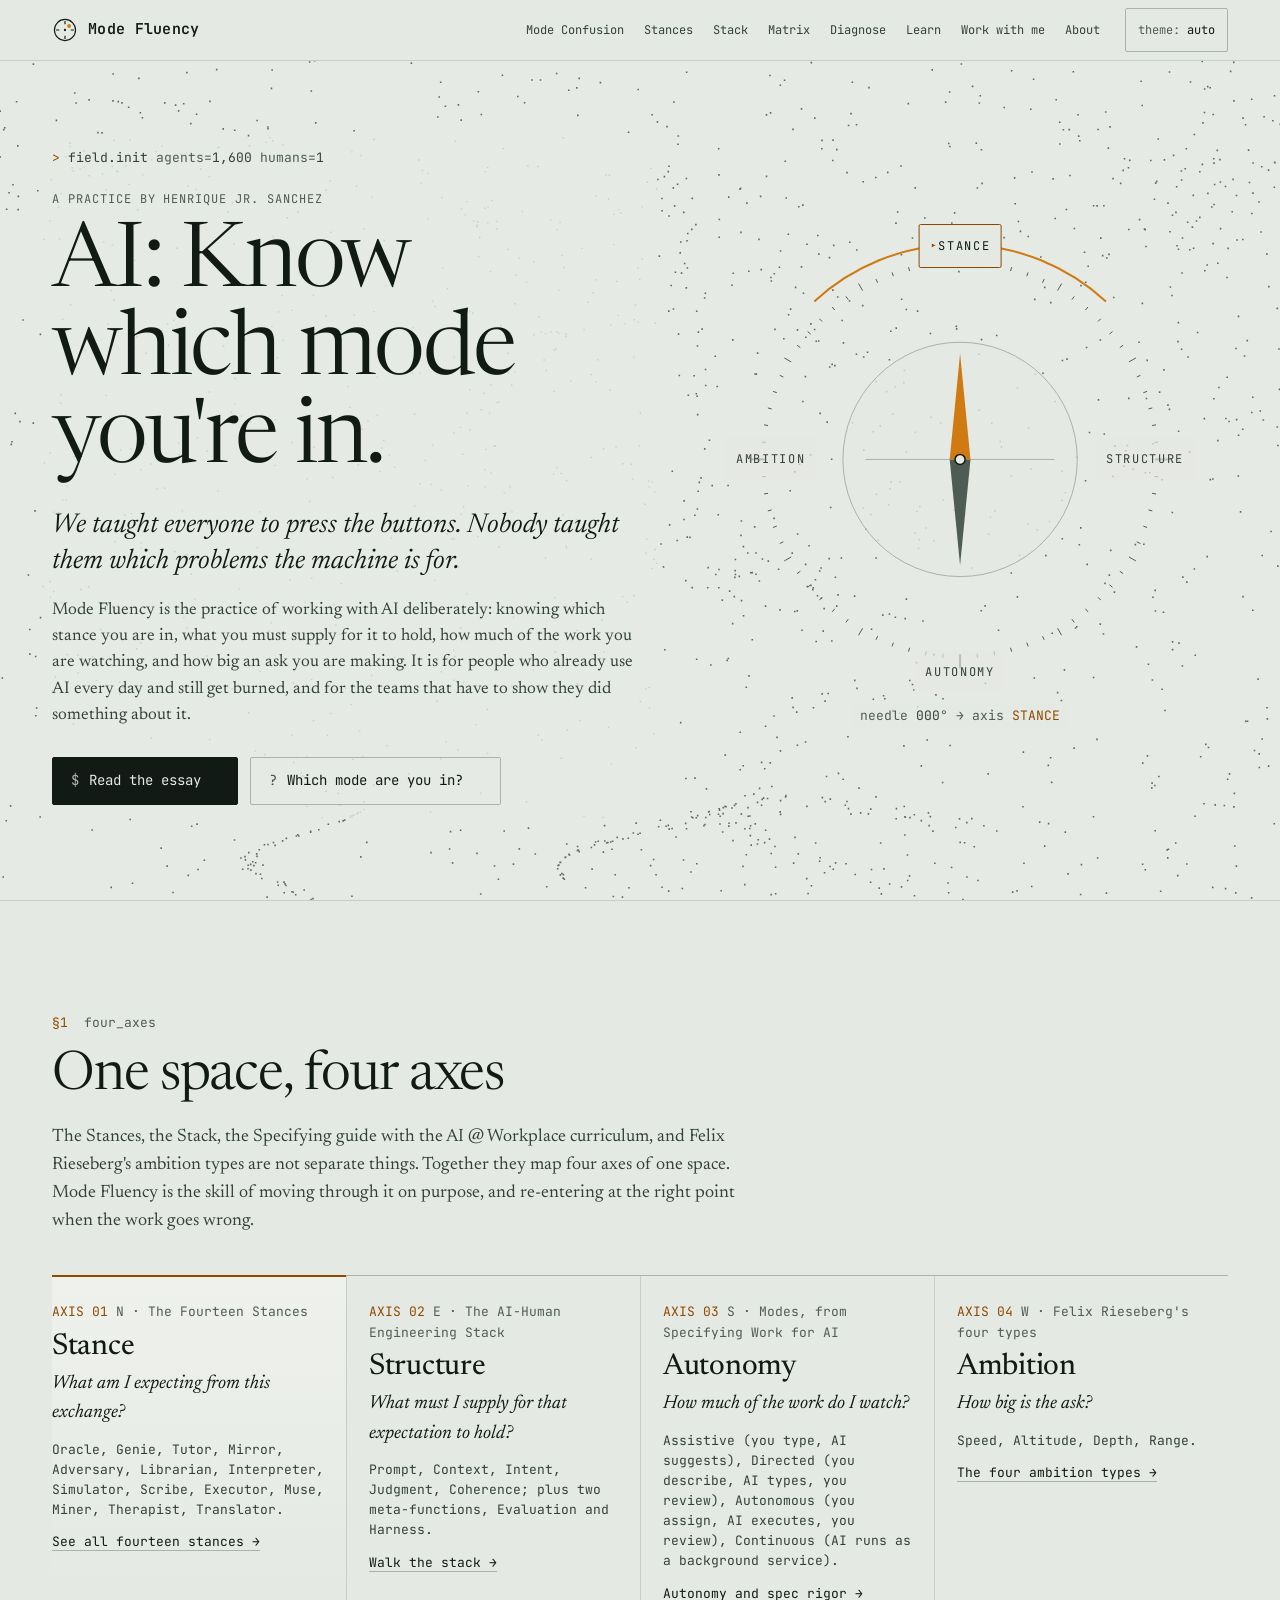
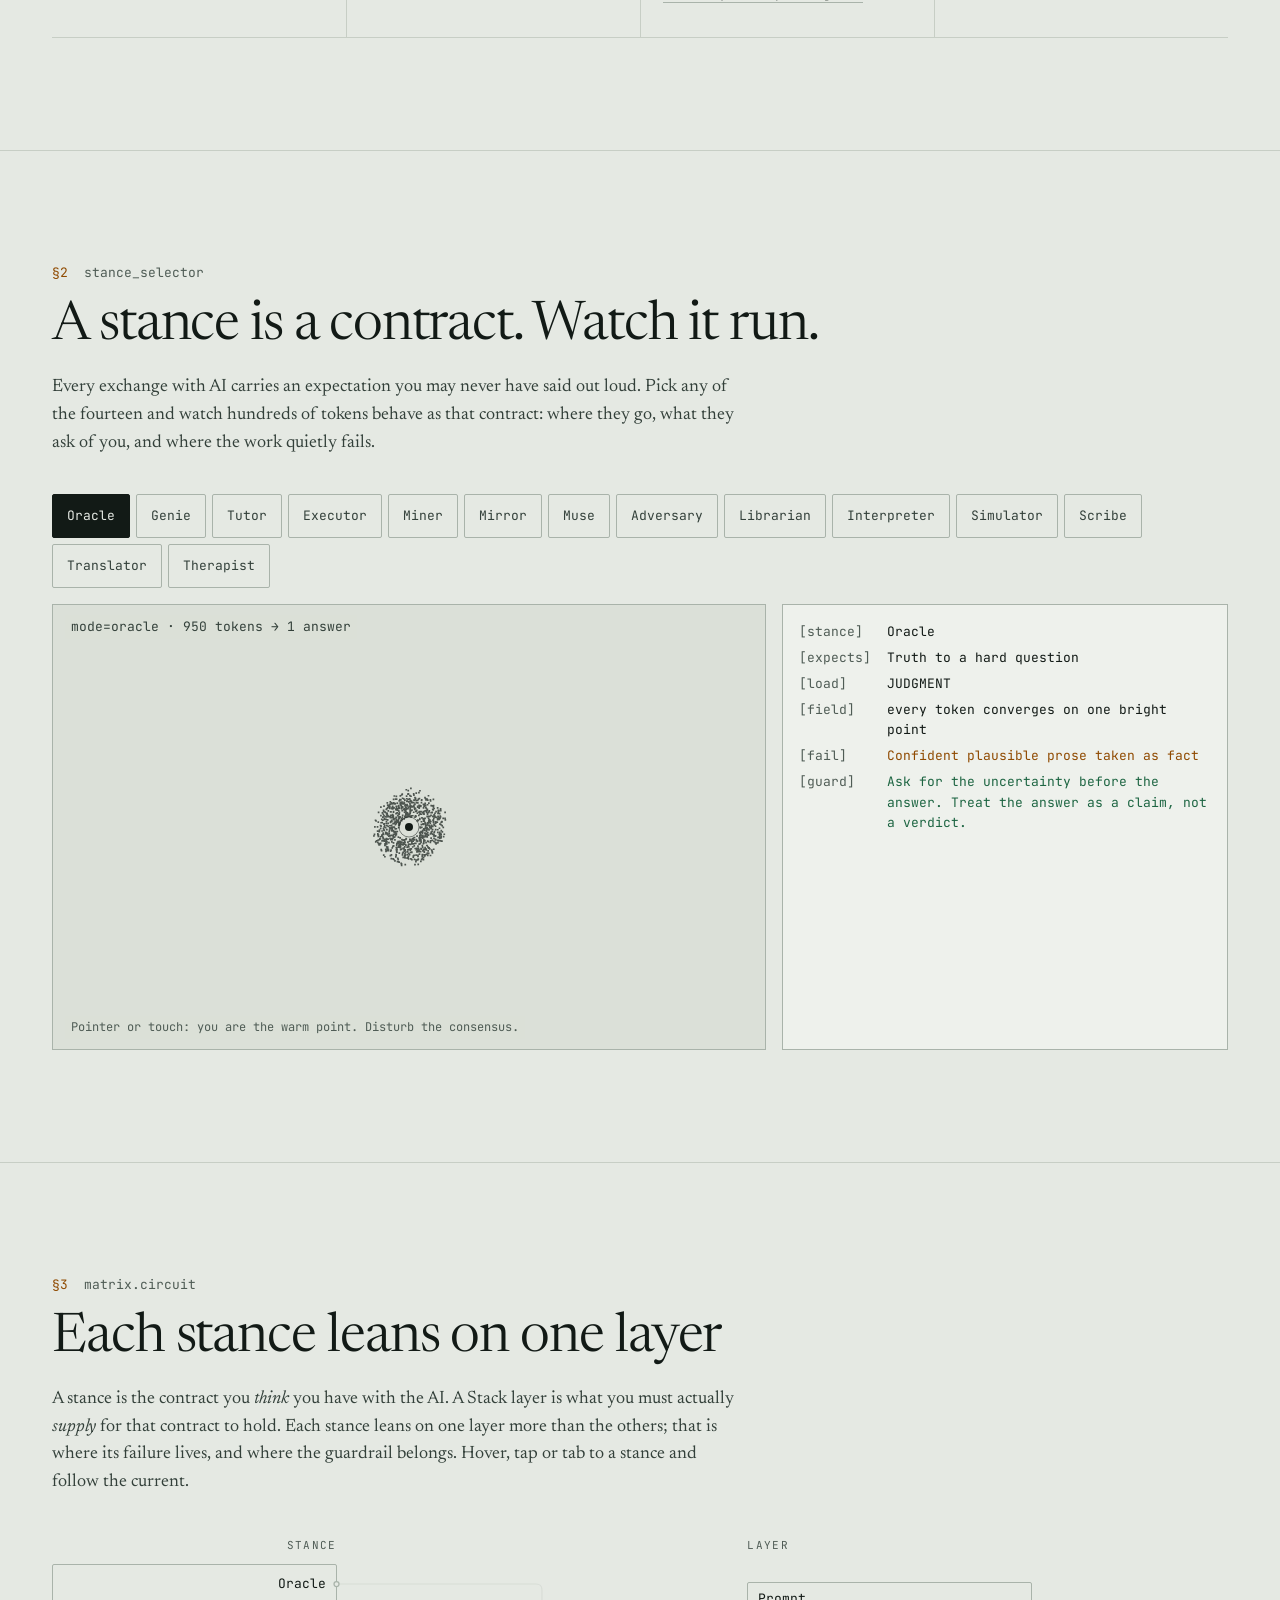
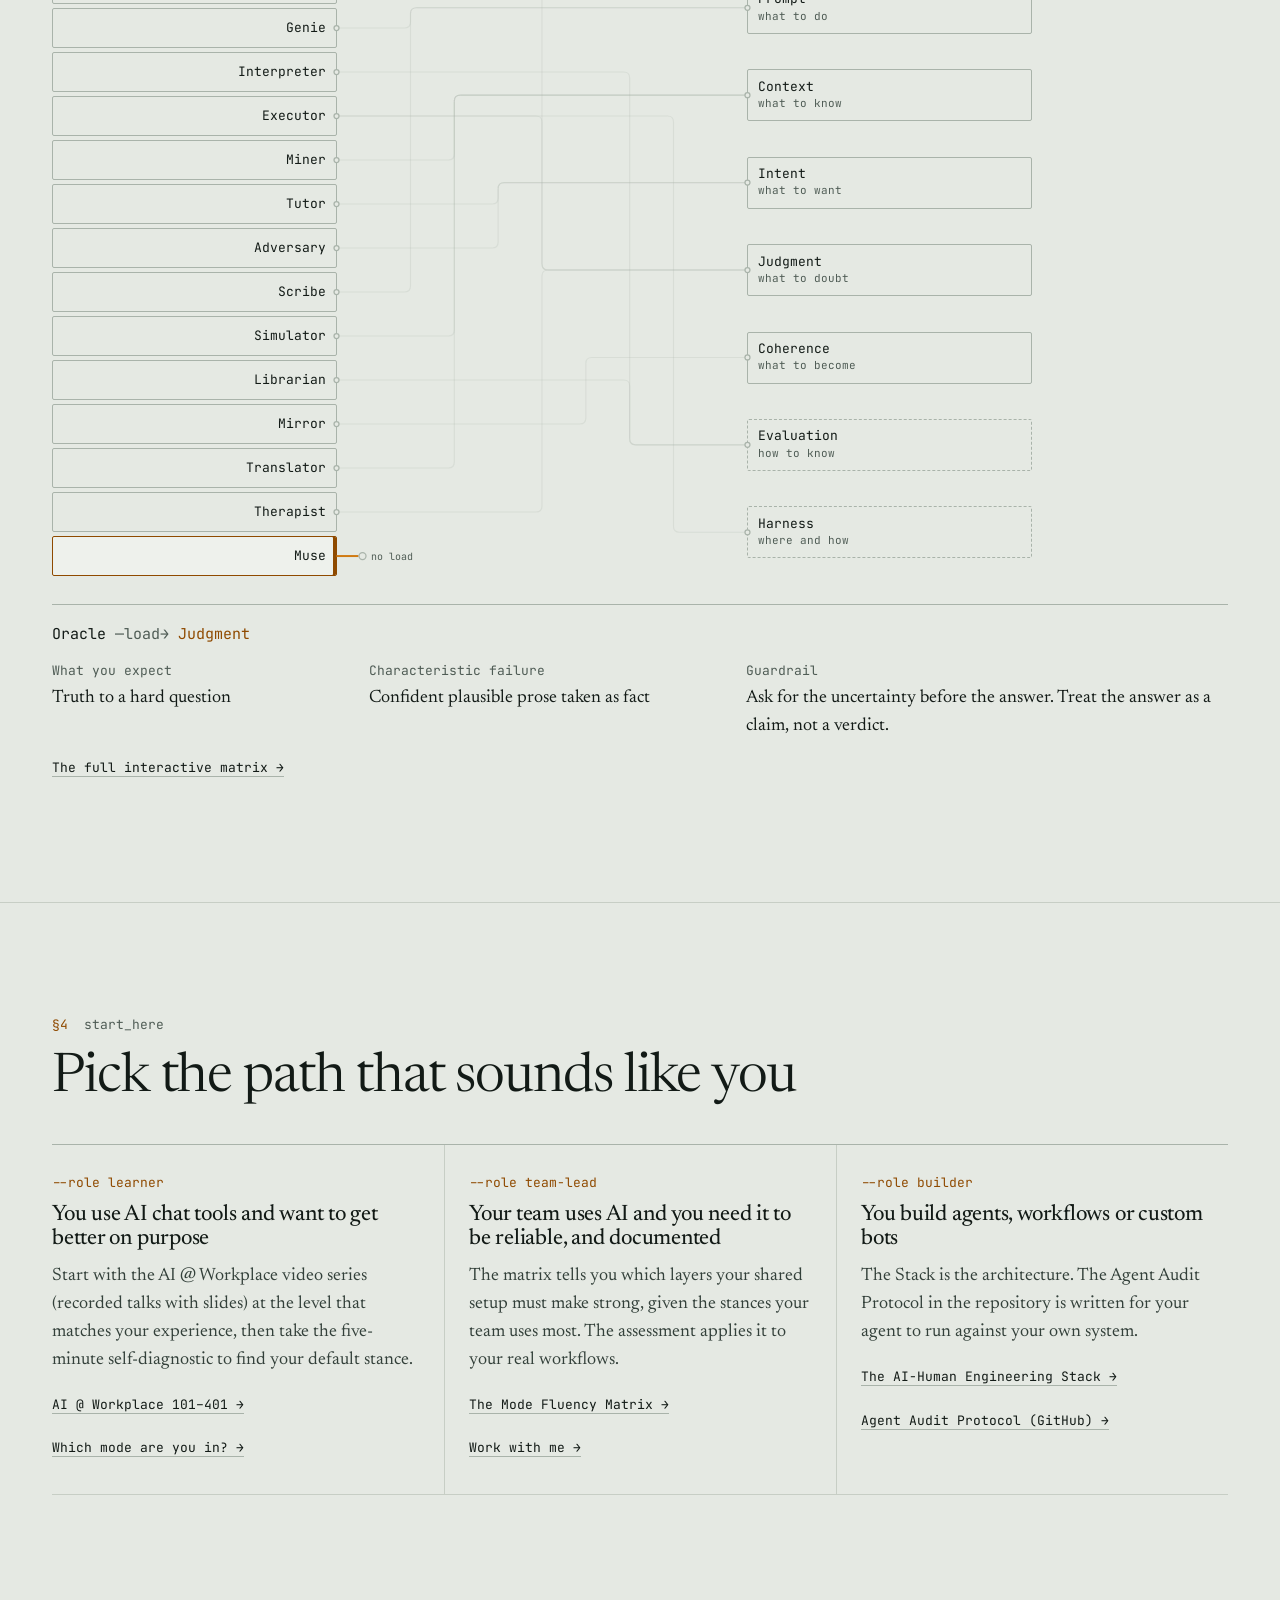
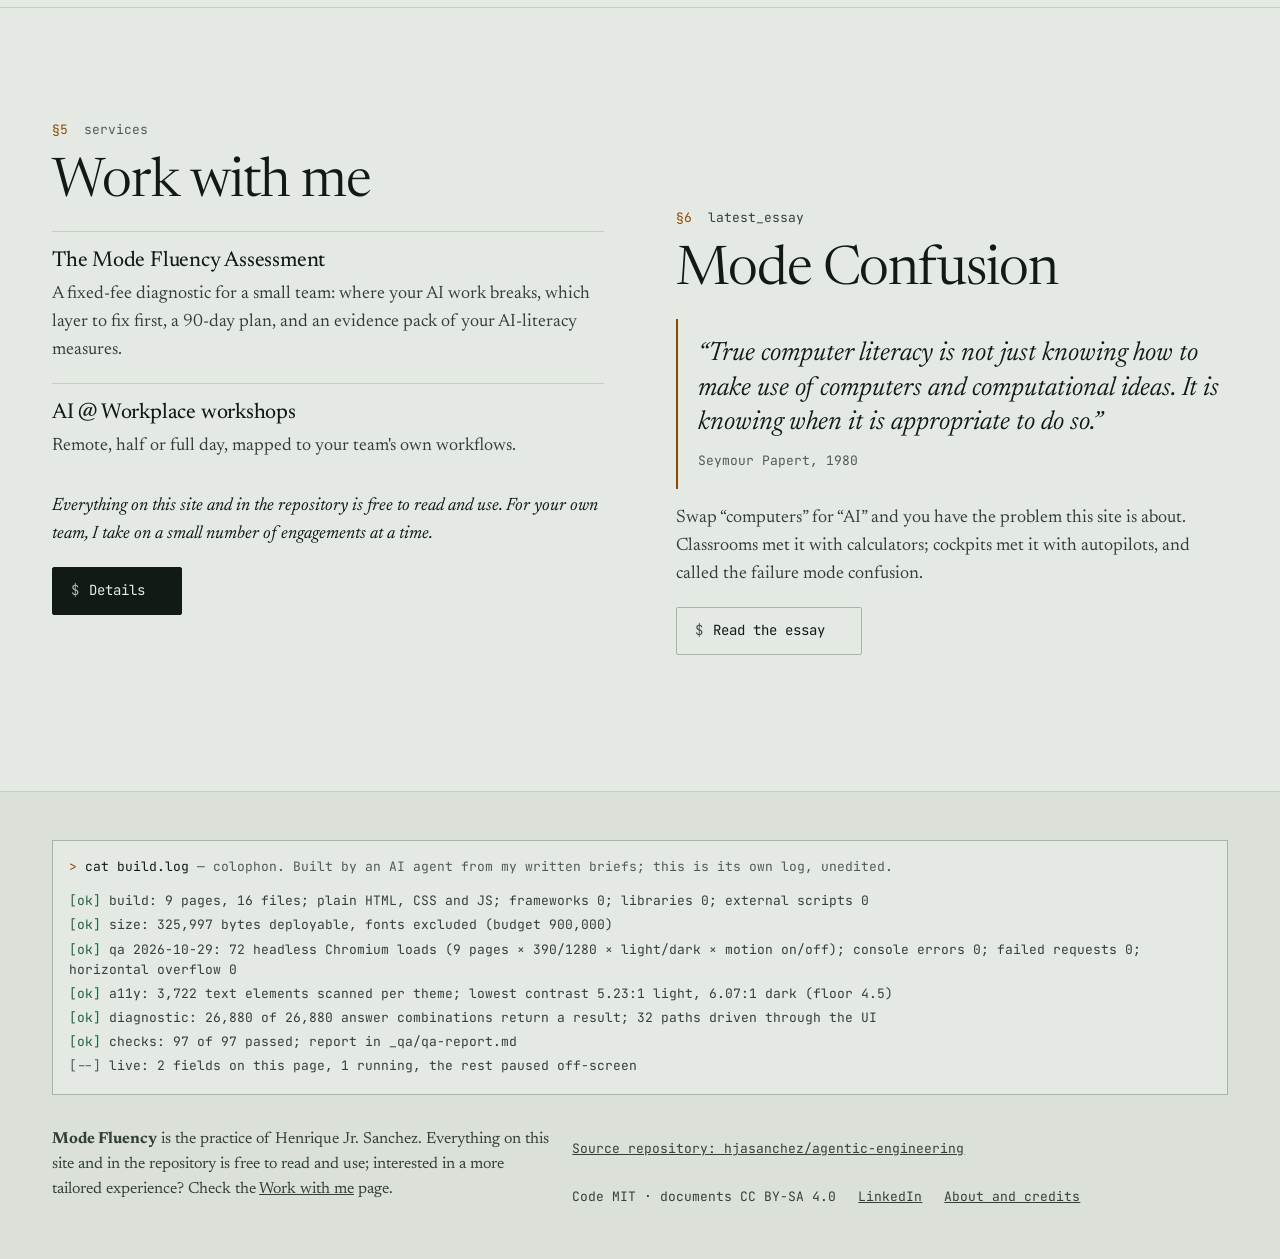
==== docs/index.html @ 1e288db8 "Preview: retitle the essay to Mode Confusion Applies R8 section 4 copy: title, meta description, dat" ====
<!doctype html>
<html lang="en">
<head>
<!-- @head -->
<meta charset="utf-8">
<meta name="viewport" content="width=device-width, initial-scale=1, viewport-fit=cover">
<!-- WORDMARK: the visible name comes from --brand in assets/field.css (one edit renames the practice). This <title>
     is only the no-JS and search fallback; assets/field.js rewrites it from --brand on load. -->
<title>Mode Fluency · AI: Know which mode you’re in</title>
<meta name="description" content="A practice for working with AI deliberately: which stance you are in, what you must supply for it to hold, how much of the work you watch, and how big the ask is.">
<meta name="color-scheme" content="light dark">
<link rel="icon" href="assets/favicon.svg" type="image/svg+xml">
<link rel="preconnect" href="https://fonts.googleapis.com">
<link rel="preconnect" href="https://fonts.gstatic.com" crossorigin>
<link rel="stylesheet" href="https://fonts.googleapis.com/css2?family=JetBrains+Mono:wght@400..700&family=Newsreader:ital,opsz,wght@0,6..72,300..700;1,6..72,300..700&display=swap">
<link rel="stylesheet" href="assets/field.css">
<script>document.documentElement.classList.add('js');try{var t=localStorage.getItem('fieldTheme');if(t==='light'||t==='dark')document.documentElement.setAttribute('data-theme',t)}catch(e){}</script>
<script src="assets/field.js" defer></script>
<!-- /@head -->
</head>
<body data-page="home">
<!-- @header -->
<a class="skip-link" href="#main">Skip to content</a>
<header class="site-header">
  <div class="wrap header-row">
    <a class="wordmark" href="index.html" aria-current="page">
      <svg class="mark" viewBox="0 0 32 32" aria-hidden="true" focusable="false"><circle cx="16" cy="16" r="13" fill="none" stroke="currentColor" stroke-width="1.4"/><path d="M16 5v4M27 16h-4M16 27v-4M5 16h4" stroke="currentColor" stroke-width="1.4"/><circle cx="21" cy="11" r="2.4" class="mark-human"/><circle cx="16" cy="16" r="1.4" fill="currentColor"/></svg>
      <span class="brand-text" data-brand></span><span class="sr-only">, home</span>
    </a>
    <nav class="site-nav" aria-label="Main">
      <ul><li><a href="calculator-problem.html">Mode Confusion</a></li><li><a href="stances.html">Stances</a></li><li><a href="stack.html">Stack</a></li><li><a href="matrix.html">Matrix</a></li><li><a href="diagnose.html">Diagnose</a></li><li><a href="learn.html">Learn</a></li><li><a href="work.html">Work with me</a></li><li><a href="about.html">About</a></li></ul>
    </nav>
    <a class="header-cta" href="work.html">Work with me</a>
    <button class="theme-toggle js-only" type="button" aria-label="Switch colour theme"><span class="sys" aria-hidden="true">theme:</span> <span class="theme-label">auto</span></button>
  </div>
</header>
<!-- /@header -->

<main id="main" tabindex="-1">

<!-- ============ HERO: the field + the compass instrument ============ -->
<section class="hero" aria-labelledby="hero-title" data-field="hero">
  <canvas class="field-canvas" id="hero-canvas" aria-hidden="true"></canvas>
  <div class="wrap hero-grid">
    <div class="hero-copy">
      <p class="sys sys-line"><span class="prompt-glyph">&gt;</span> field.init <span class="dim">agents=</span><span id="agent-count">1,600</span> <span class="dim">humans=</span>1</p>
      <p class="eyebrow">A practice by Henrique Jr. Sanchez</p>
      <h1 id="hero-title">AI: Know which mode you're in.</h1>
      <p class="lede">We taught everyone to press the buttons. Nobody taught them which problems the machine is for.</p>
      <p class="prose"><span data-brand></span> is the practice of working with AI deliberately: knowing which stance you are in, what you must supply for it to hold, how much of the work you are watching, and how big an ask you are making. It is for people who already use AI every day and still get burned, and for the teams that have to show they did something about it.</p>
      <div class="actions">
        <a class="cmd" href="calculator-problem.html"><span class="cmd-glyph" aria-hidden="true">$</span> Read the essay</a>
        <a class="cmd cmd-ghost" href="diagnose.html"><span class="cmd-glyph" aria-hidden="true">?</span> Which mode are you in?</a>
      </div>
    </div>

    <div class="compass-col js-only">
      <div class="compass-slot" id="compass-slot">
        <div class="compass-axes" role="radiogroup" aria-label="The four axes. Move the pointer around the compass, or use the arrow keys, to choose one.">
          <button type="button" class="axis-btn axis-n" role="radio" aria-checked="true" data-axis="0">Stance</button>
          <button type="button" class="axis-btn axis-e" role="radio" aria-checked="false" data-axis="1" tabindex="-1">Structure</button>
          <button type="button" class="axis-btn axis-s" role="radio" aria-checked="false" data-axis="2" tabindex="-1">Autonomy</button>
          <button type="button" class="axis-btn axis-w" role="radio" aria-checked="false" data-axis="3" tabindex="-1">Ambition</button>
        </div>
      </div>
      <p class="sys compass-readout" aria-hidden="true"><span class="dim">needle&nbsp;</span><span id="needle-deg">000</span>&deg; <span class="dim">&rarr; axis&nbsp;</span><span id="needle-axis">STANCE</span></p>
    </div>
  </div>
</section>

<!-- ============ §1 The four axes (synchronised with the compass) ============ -->
<section class="section axes" aria-labelledby="axes-title">
  <div class="wrap">
    <p class="sys section-tag"><span class="num">§1</span> four_axes</p>
    <h2 id="axes-title">One space, four axes</h2>
    <p class="prose">The Stances, the Stack, the Specifying guide with the AI @ Workplace curriculum, and Felix Rieseberg's ambition types are not separate things. Together they map four axes of one space. <span data-brand></span> is the skill of moving through it on purpose, and re-entering at the right point when the work goes wrong.</p>
    <ol class="axis-list">
      <li class="axis-row is-active" data-axis="0">
        <p class="sys axis-meta"><span class="num">AXIS 01</span> N &middot; The Fourteen Stances</p>
        <h3>Stance</h3>
        <p class="axis-q">What am I expecting from this exchange?</p>
        <p class="sys modes">Oracle, Genie, Tutor, Mirror, Adversary, Librarian, Interpreter, Simulator, Scribe, Executor, Muse, Miner, Therapist, Translator.</p>
        <a class="more" href="stances.html">See all fourteen stances &rarr;</a>
      </li>
      <li class="axis-row" data-axis="1">
        <p class="sys axis-meta"><span class="num">AXIS 02</span> E &middot; The AI-Human Engineering Stack</p>
        <h3>Structure</h3>
        <p class="axis-q">What must I supply for that expectation to hold?</p>
        <p class="sys modes">Prompt, Context, Intent, Judgment, Coherence; plus two meta-functions, Evaluation and Harness.</p>
        <a class="more" href="stack.html">Walk the stack &rarr;</a>
      </li>
      <li class="axis-row" data-axis="2">
        <p class="sys axis-meta"><span class="num">AXIS 03</span> S &middot; Modes, from Specifying Work for AI</p>
        <h3>Autonomy</h3>
        <p class="axis-q">How much of the work do I watch?</p>
        <p class="sys modes">Assistive (you type, AI suggests), Directed (you describe, AI types, you review), Autonomous (you assign, AI executes, you review), Continuous (AI runs as a background service).</p>
        <a class="more" href="matrix.html#autonomy">Autonomy and spec rigor &rarr;</a>
      </li>
      <li class="axis-row" data-axis="3">
        <p class="sys axis-meta"><span class="num">AXIS 04</span> W &middot; Felix Rieseberg's four types</p>
        <h3>Ambition</h3>
        <p class="axis-q">How big is the ask?</p>
        <p class="sys modes">Speed, Altitude, Depth, Range.</p>
        <a class="more" href="matrix.html#ambition">The four ambition types &rarr;</a>
      </li>
    </ol>
  </div>
</section>

<!-- ============ §2 Stance selector: the field reorganises ============ -->
<section class="section stances" aria-labelledby="stance-title">
  <div class="wrap">
    <p class="sys section-tag"><span class="num">§2</span> stance_selector</p>
    <h2 id="stance-title">A stance is a contract. Watch it run.</h2>
    <p class="prose">Every exchange with AI carries an expectation you may never have said out loud. Pick any of the fourteen and watch hundreds of tokens behave as that contract: where they go, what they ask of you, and where the work quietly fails.</p>
    <div class="stance-rig">
      <div class="stance-picker js-only" role="radiogroup" aria-label="Choose a stance">
        <button type="button" class="stance-btn" role="radio" aria-checked="true" data-stance="Oracle">Oracle</button>
        <button type="button" class="stance-btn" role="radio" aria-checked="false" tabindex="-1" data-stance="Genie">Genie</button>
        <button type="button" class="stance-btn" role="radio" aria-checked="false" tabindex="-1" data-stance="Tutor">Tutor</button>
        <button type="button" class="stance-btn" role="radio" aria-checked="false" tabindex="-1" data-stance="Executor">Executor</button>
        <button type="button" class="stance-btn" role="radio" aria-checked="false" tabindex="-1" data-stance="Miner">Miner</button>
        <button type="button" class="stance-btn" role="radio" aria-checked="false" tabindex="-1" data-stance="Mirror">Mirror</button>
        <button type="button" class="stance-btn" role="radio" aria-checked="false" tabindex="-1" data-stance="Muse">Muse</button>
        <button type="button" class="stance-btn" role="radio" aria-checked="false" tabindex="-1" data-stance="Adversary">Adversary</button>
        <button type="button" class="stance-btn" role="radio" aria-checked="false" tabindex="-1" data-stance="Librarian">Librarian</button>
        <button type="button" class="stance-btn" role="radio" aria-checked="false" tabindex="-1" data-stance="Interpreter">Interpreter</button>
        <button type="button" class="stance-btn" role="radio" aria-checked="false" tabindex="-1" data-stance="Simulator">Simulator</button>
        <button type="button" class="stance-btn" role="radio" aria-checked="false" tabindex="-1" data-stance="Scribe">Scribe</button>
        <button type="button" class="stance-btn" role="radio" aria-checked="false" tabindex="-1" data-stance="Translator">Translator</button>
        <button type="button" class="stance-btn" role="radio" aria-checked="false" tabindex="-1" data-stance="Therapist">Therapist</button>
      </div>
      <div class="stance-stage js-only" data-field="stance">
        <canvas class="stage-canvas" id="stance-canvas" aria-hidden="true"></canvas>
        <p class="sys stage-hud" id="stage-hud" aria-hidden="true">mode=oracle &middot; converging</p>
        <p class="sys stage-hint" id="stage-hint">Pointer or touch: you are the warm point.</p>
      </div>
      <div class="sys syslog" id="syslog" role="log" aria-live="polite" aria-label="System log for the chosen stance">
        <p class="log-line"><span class="lv">stance</span> Oracle</p>
        <p class="log-line"><span class="lv">expects</span> Truth to a hard question</p>
        <p class="log-line"><span class="lv">load</span> JUDGMENT</p>
        <p class="log-line warn"><span class="lv">fail</span> Confident plausible prose taken as fact</p>
        <p class="log-line ok"><span class="lv">guard</span> Ask for the uncertainty before the answer. Treat the answer as a claim, not a verdict.</p>
      </div>
    </div>
  </div>
</section>

<!-- ============ §3 The matrix as a circuit ============ -->
<section class="section matrix" aria-labelledby="matrix-title">
  <div class="wrap">
    <p class="sys section-tag"><span class="num">§3</span> matrix.circuit</p>
    <h2 id="matrix-title">Each stance leans on one layer</h2>
    <p class="prose">A stance is the contract you <em>think</em> you have with the AI. A Stack layer is what you must actually <em>supply</em> for that contract to hold. Each stance leans on one layer more than the others; that is where its failure lives, and where the guardrail belongs. <span class="js-only">Hover, tap or tab to a stance and follow the current.</span><span class="no-js-only">The full table is on <a href="matrix.html#mx-title">the matrix page</a>.</span></p>
    <div class="circuit js-only" id="circuit">
      <svg class="wires" id="wires" aria-hidden="true" focusable="false"></svg>
      <div class="col col-stances">
        <p class="sys col-head">stance</p>
        <ul>
          <li><button type="button" class="node s-node" data-i="0">Oracle</button></li>
          <li><button type="button" class="node s-node" data-i="1">Genie</button></li>
          <li><button type="button" class="node s-node" data-i="2">Interpreter</button></li>
          <li><button type="button" class="node s-node" data-i="3">Executor</button></li>
          <li><button type="button" class="node s-node" data-i="4">Miner</button></li>
          <li><button type="button" class="node s-node" data-i="5">Tutor</button></li>
          <li><button type="button" class="node s-node" data-i="6">Adversary</button></li>
          <li><button type="button" class="node s-node" data-i="7">Scribe</button></li>
          <li><button type="button" class="node s-node" data-i="8">Simulator</button></li>
          <li><button type="button" class="node s-node" data-i="9">Librarian</button></li>
          <li><button type="button" class="node s-node" data-i="10">Mirror</button></li>
          <li><button type="button" class="node s-node" data-i="11">Translator</button></li>
          <li><button type="button" class="node s-node" data-i="12">Therapist</button></li>
          <li><button type="button" class="node s-node" data-i="13">Muse</button></li>
        </ul>
      </div>
      <div class="col col-layers">
        <p class="sys col-head">layer</p>
        <ul>
          <li><button type="button" class="node l-node" data-l="Prompt">Prompt<span class="sys l-sub">what to do</span></button></li>
          <li><button type="button" class="node l-node" data-l="Context">Context<span class="sys l-sub">what to know</span></button></li>
          <li><button type="button" class="node l-node" data-l="Intent">Intent<span class="sys l-sub">what to want</span></button></li>
          <li><button type="button" class="node l-node" data-l="Judgment">Judgment<span class="sys l-sub">what to doubt</span></button></li>
          <li><button type="button" class="node l-node" data-l="Coherence">Coherence<span class="sys l-sub">what to become</span></button></li>
          <li><button type="button" class="node l-node meta" data-l="Evaluation">Evaluation<span class="sys l-sub">how to know</span></button></li>
          <li><button type="button" class="node l-node meta" data-l="Harness">Harness<span class="sys l-sub">where and how</span></button></li>
        </ul>
      </div>
    </div>
    <div class="circuit-readout" id="circuit-readout" aria-live="polite">
      <p class="sys cr-path"><span id="cr-stance">Oracle</span> <span class="dim">&mdash;load&rarr;</span> <span id="cr-layer">Judgment</span></p>
      <dl class="cr-grid">
        <div><dt class="sys">What you expect</dt><dd id="cr-expect">Truth to a hard question</dd></div>
        <div><dt class="sys">Characteristic failure</dt><dd id="cr-fail">Confident plausible prose taken as fact</dd></div>
        <div><dt class="sys">Guardrail</dt><dd id="cr-guard">Ask for the uncertainty before the answer. Treat the answer as a claim, not a verdict.</dd></div>
      </dl>
    </div>
    <a class="more" href="matrix.html">The full interactive matrix &rarr;</a>
  </div>
</section>

<!-- ============ §4 Start here ============ -->
<section class="section paths" aria-labelledby="start-title">
  <div class="wrap">
    <p class="sys section-tag"><span class="num">§4</span> start_here</p>
    <h2 id="start-title">Pick the path that sounds like you</h2>
    <div class="path-grid">
      <article class="path">
        <p class="sys path-who">--role learner</p>
        <h3>You use AI chat tools and want to get better on purpose</h3>
        <p>Start with the AI @ Workplace video series (recorded talks with slides) at the level that matches your experience, then take the five-minute self-diagnostic to find your default stance.</p>
        <p class="links"><a class="more" href="learn.html">AI @ Workplace 101&ndash;401 &rarr;</a><a class="more" href="diagnose.html">Which mode are you in? &rarr;</a></p>
      </article>
      <article class="path">
        <p class="sys path-who">--role team-lead</p>
        <h3>Your team uses AI and you need it to be reliable, and documented</h3>
        <p>The matrix tells you which layers your shared setup must make strong, given the stances your team uses most. The assessment applies it to your real workflows.</p>
        <p class="links"><a class="more" href="matrix.html">The <span data-brand></span> Matrix &rarr;</a><a class="more" href="work.html">Work with me &rarr;</a></p>
      </article>
      <article class="path">
        <p class="sys path-who">--role builder</p>
        <h3>You build agents, workflows or custom bots</h3>
        <p>The Stack is the architecture. The Agent Audit Protocol in the repository is written for your agent to run against your own system.</p>
        <p class="links"><a class="more" href="stack.html">The AI-Human Engineering Stack &rarr;</a><a class="more" href="https://github.com/hjasanchez/agentic-engineering/blob/main/AI-Human-Stack-Agent-Audit-Protocol.md">Agent Audit Protocol (GitHub) &rarr;</a></p>
      </article>
    </div>
  </div>
</section>

<!-- ============ §5 Services + §6 Essay ============ -->
<section class="section offer" aria-label="Services and latest essay">
  <div class="wrap offer-grid">
    <section class="offer-block" aria-labelledby="services-title">
      <p class="sys section-tag"><span class="num">§5</span> services</p>
      <h2 id="services-title">Work with me</h2>
      <div class="svc">
        <h3>The <span data-brand></span> Assessment</h3>
        <p>A fixed-fee diagnostic for a small team: where your AI work breaks, which layer to fix first, a 90-day plan, and an evidence pack of your AI-literacy measures.</p>
      </div>
      <div class="svc">
        <h3>AI @ Workplace workshops</h3>
        <p>Remote, half or full day, mapped to your team's own workflows.</p>
      </div>
      <p class="svc-free">Everything on this site and in the repository is free to read and use. For your own team, I take on a small number of engagements at a time.</p>
      <a class="cmd" href="work.html"><span class="cmd-glyph" aria-hidden="true">$</span> Details</a>
    </section>
    <section class="offer-block essay" aria-labelledby="essay-title">
      <p class="sys section-tag"><span class="num">§6</span> latest_essay</p>
      <h2 id="essay-title">Mode Confusion</h2>
      <blockquote><p>&ldquo;True computer literacy is not just knowing how to make use of computers and computational ideas. It is knowing when it is appropriate to do so.&rdquo;</p><footer class="sys">Seymour Papert, 1980</footer></blockquote>
      <p>Swap &ldquo;computers&rdquo; for &ldquo;AI&rdquo; and you have the problem this site is about. Classrooms met it with calculators; cockpits met it with autopilots, and called the failure mode confusion.</p>
      <a class="cmd cmd-ghost" href="calculator-problem.html"><span class="cmd-glyph" aria-hidden="true">$</span> Read the essay</a>
    </section>
  </div>
</section>

</main>

<!-- @footer -->
<footer class="site-footer">
  <div class="wrap">
    <section class="ticker" aria-labelledby="ticker-title">
      <p class="sys ticker-head" id="ticker-title"><span class="prompt-glyph">&gt;</span> cat build.log <span class="dim">&mdash; colophon. Built by an AI agent from my written briefs; this is its own log, unedited.</span></p>
      <ol class="sys ticker-lines" id="ticker-lines">
        <li>build: 9 pages, 16 files; plain HTML, CSS and JS; frameworks 0; libraries 0; external scripts 0</li>
        <li>size: 325,997 bytes deployable, fonts excluded (budget 900,000)</li>
        <li>qa 2026-10-29: 72 headless Chromium loads (9 pages × 390/1280 × light/dark × motion on/off); console errors 0; failed requests 0; horizontal overflow 0</li>
        <li>a11y: 3,722 text elements scanned per theme; lowest contrast 5.23:1 light, 6.07:1 dark (floor 4.5)</li>
        <li>diagnostic: 26,880 of 26,880 answer combinations return a result; 32 paths driven through the UI</li>
        <li>checks: 97 of 97 passed; report in _qa/qa-report.md</li>
      </ol>
    </section>
    <div class="footer-meta">
      <p><strong data-brand></strong> is the practice of Henrique Jr. Sanchez. Everything on this site and in the repository is free to read and use; interested in a more tailored experience? Check the <a href="work.html">Work with me</a> page.</p>
      <ul class="footer-links">
        <li><a href="https://github.com/hjasanchez/agentic-engineering">Source repository: hjasanchez/agentic-engineering</a></li>
        <li>Code MIT · documents CC BY-SA 4.0</li>
        <li><a href="https://www.linkedin.com/in/henriquejsanchez">LinkedIn</a></li>
        <li><a href="about.html">About and credits</a></li>
      </ul>
    </div>
  </div>
</footer>
<!-- /@footer -->
</body>
</html>
---- docs/assets/field.css ----
/* Direction C: "The Field". Two voices: monospace = the system, serif = the human.
   Both themes. Dark is a deep green-grey field with warm-white type; light is a pale field with charcoal particles.
   The single "human" colour (sodium amber) is reserved for the pointer, the human's trail and what the human must do. */

:root {
  /* WORDMARK (final: "Mode Fluency"). The single source for the name: header, footer, inline mentions and,
     via assets/field.js (const BRAND reads this value), every document title. To rename the practice, edit this line only. */
  --brand: "Mode Fluency";

  --mono: "JetBrains Mono", ui-monospace, "SFMono-Regular", Menlo, Consolas, "Liberation Mono", monospace;
  --serif: "Newsreader", "Iowan Old Style", "Palatino Linotype", Palatino, Georgia, serif;

  /* light tokens (default) */
  --bg: #e5e9e3;
  --bg-2: #dbe0d8;
  --surface: #eef1ec;
  --line: #a9b3aa;
  --line-soft: #c7cec5;
  --ink: #121a16;
  --ink-2: #33403a;
  --dim: #4f5c55;
  --human: #8f4a00;
  --human-glow: #d07a12;
  --ok: #1d6542;
  --particle: 18, 26, 22;      /* rgb triplet for canvas */
  --particle-hi: 18, 26, 22;
  --focus: #8f4a00;
  color-scheme: light;
}

@media (prefers-color-scheme: dark) {
  :root:not([data-theme="light"]) {
    --bg: #0f1613;
    --bg-2: #131c18;
    --surface: #18221e;
    --line: #3a4a42;
    --line-soft: #26332d;
    --ink: #eee8dc;
    --ink-2: #bcc5bc;
    --dim: #94a197;
    --human: #f2b45e;
    --human-glow: #f2b45e;
    --ok: #9ad3b1;
    --particle: 214, 222, 210;
    --particle-hi: 240, 236, 226;
    --focus: #f2b45e;
    color-scheme: dark;
  }
}
:root[data-theme="dark"] {
  --bg: #0f1613;
  --bg-2: #131c18;
  --surface: #18221e;
  --line: #3a4a42;
  --line-soft: #26332d;
  --ink: #eee8dc;
  --ink-2: #bcc5bc;
  --dim: #94a197;
  --human: #f2b45e;
  --human-glow: #f2b45e;
  --ok: #9ad3b1;
  --particle: 214, 222, 210;
  --particle-hi: 240, 236, 226;
  --focus: #f2b45e;
  color-scheme: dark;
}

@property --lit {
  syntax: "<number>";
  inherits: true;
  initial-value: 0;
}

*, *::before, *::after { box-sizing: border-box; }
html { -webkit-text-size-adjust: 100%; scroll-behavior: smooth; }
body {
  margin: 0;
  background: var(--bg);
  color: var(--ink);
  font-family: var(--serif);
  font-size: 1.125rem;
  line-height: 1.55;
  font-optical-sizing: auto;
  overflow-x: clip;
  -webkit-font-smoothing: antialiased;
  text-rendering: optimizeLegibility;
}
img, svg, canvas { display: block; max-width: 100%; }
a { color: inherit; }
h1, h2, h3 { font-family: var(--serif); font-weight: 400; line-height: 1.08; margin: 0; letter-spacing: -0.01em; }
p { margin: 0; }
button { font: inherit; color: inherit; }

[data-brand]::before { content: var(--brand); }

.sys { font-family: var(--mono); font-size: 0.8125rem; line-height: 1.55; letter-spacing: 0; }
.dim { color: var(--dim); }
.num { color: var(--human); }

.wrap {
  width: 100%;
  max-width: 1240px;
  margin-inline: auto;
  padding-left: max(16px, env(safe-area-inset-left, 0px));
  padding-right: max(16px, env(safe-area-inset-right, 0px));
}
@media (min-width: 720px) {
  .wrap { padding-left: max(32px, env(safe-area-inset-left, 0px)); padding-right: max(32px, env(safe-area-inset-right, 0px)); }
}

.skip-link {
  position: absolute; left: 16px; top: -100px; z-index: 100;
  background: var(--ink); color: var(--bg); padding: 10px 14px; font-family: var(--mono); font-size: 0.875rem;
}
.skip-link:focus { top: 12px; }
:focus-visible { outline: 2px solid var(--focus); outline-offset: 3px; }
main:focus { outline: none; }

/* ---------- header ---------- */
.site-header {
  position: sticky; top: 0; z-index: 20;
  background: color-mix(in srgb, var(--bg) 86%, transparent);
  -webkit-backdrop-filter: blur(10px); backdrop-filter: blur(10px);
  border-bottom: 1px solid var(--line-soft);
}
.header-row { display: flex; align-items: center; gap: 16px; min-height: 60px; }
.wordmark { display: inline-flex; align-items: center; gap: 10px; text-decoration: none; font-family: var(--mono); font-weight: 600; font-size: 0.9375rem; letter-spacing: 0.02em; min-height: 44px; }
.mark { width: 26px; height: 26px; color: var(--ink); }
.mark-human { fill: var(--human-glow); }
.site-nav { margin-left: auto; }
.site-nav ul { list-style: none; margin: 0; padding: 0; display: flex; gap: 2px; }
.site-nav a { display: block; padding: 10px 9px; font-family: var(--mono); font-size: 0.75rem; text-decoration: none; color: var(--ink-2); border-radius: 2px; white-space: nowrap; }
.site-nav a:hover { color: var(--ink); background: var(--bg-2); }
.site-nav a[aria-current="page"] { color: var(--ink); box-shadow: inset 0 -2px 0 var(--human); }
.theme-toggle {
  border: 1px solid var(--line); background: transparent; padding: 0 12px; min-height: 44px; min-width: 44px;
  font-family: var(--mono); font-size: 0.75rem; cursor: pointer; color: var(--ink); border-radius: 2px; white-space: nowrap;
}
.theme-toggle .sys { font-size: inherit; color: var(--dim); }
.theme-toggle:hover { border-color: var(--ink); }
@media (max-width: 1100px) {
  .header-row { flex-wrap: wrap; row-gap: 0; }
  .theme-toggle { margin-left: auto; }
  .site-nav { order: 3; flex: 1 0 100%; margin: 0 calc(-1 * max(16px, env(safe-area-inset-left, 0px))); overflow-x: auto; scrollbar-width: none; border-top: 1px solid var(--line-soft); }
  .site-nav::-webkit-scrollbar { display: none; }
  .site-nav ul { padding: 0 max(16px, env(safe-area-inset-left, 0px)); width: max-content; }
  .site-nav a { padding: 12px 10px; }
}
@media (max-width: 1100px) and (min-width: 720px) { .site-nav { margin: 0 calc(-1 * max(32px, env(safe-area-inset-left, 0px))); } .site-nav ul { padding: 0 max(32px, env(safe-area-inset-left, 0px)); } }

/* ---------- hero ---------- */
.hero { position: relative; isolation: isolate; overflow: hidden; border-bottom: 1px solid var(--line-soft); }
.field-canvas { position: absolute; inset: 0; width: 100%; height: 100%; z-index: -1; touch-action: pan-y; }
.hero-grid { display: grid; gap: 28px; padding-top: 36px; padding-bottom: 40px; align-items: center; }
@media (min-width: 960px) {
  .hero-grid { grid-template-columns: minmax(0, 1.05fr) minmax(0, 0.95fr); gap: 48px; min-height: min(calc(100svh - 61px), 860px); padding-top: 48px; padding-bottom: 56px; }
}
.hero-copy { position: relative; max-width: 38rem; }
.sys-line { color: var(--ink-2); margin-bottom: 22px; }
.prompt-glyph { color: var(--human); }
.eyebrow { font-family: var(--mono); font-size: 0.75rem; letter-spacing: 0.08em; text-transform: uppercase; color: var(--dim); margin-bottom: 14px; }
h1 { font-size: clamp(2.75rem, 9vw, 5.6rem); font-weight: 350; letter-spacing: -0.025em; line-height: 0.98; font-variation-settings: "opsz" 72; }
.lede { font-size: clamp(1.3rem, 2.6vw, 1.7rem); line-height: 1.32; margin-top: 22px; font-style: italic; font-weight: 380; color: var(--ink); max-width: 30em; }
.prose { color: var(--ink-2); max-width: 38em; margin-top: 18px; }
.hero .prose { font-size: 1.0625rem; }
.actions { display: flex; flex-wrap: wrap; gap: 12px; margin-top: 28px; }

/* commands: buttons are typed commands with a caret that blinks on focus */
.cmd {
  --caret: 0;
  display: inline-flex; align-items: center; gap: 10px; min-height: 48px; padding: 0 18px;
  font-family: var(--mono); font-size: 0.875rem; text-decoration: none;
  background: var(--ink); color: var(--bg); border: 1px solid var(--ink); border-radius: 2px;
  transition: background-color .2s, color .2s;
}
.cmd .cmd-glyph { color: inherit; opacity: 0.75; }
.cmd::after { content: ""; width: 0.6em; height: 1.1em; background: currentColor; opacity: 0; transform: translateY(1px); }
.cmd:hover::after, .cmd:focus-visible::after { animation: caret 1.05s steps(1) infinite; }
.cmd-ghost { background: transparent; color: var(--ink); border-color: var(--line); }
.cmd-ghost:hover { border-color: var(--ink); }
.cmd:not(.cmd-ghost):hover { background: color-mix(in srgb, var(--ink) 88%, var(--human)); }
@keyframes caret { 0% { opacity: 1; } 50% { opacity: 0; } }

/* compass instrument */
.compass-col { display: grid; justify-items: center; gap: 10px; }
.compass-slot { position: relative; width: min(100%, 470px); aspect-ratio: 1; }
.compass-axes { position: absolute; inset: 0; }
.axis-btn {
  position: absolute; min-height: 44px; min-width: 44px; padding: 0 10px; border: 1px solid transparent; border-radius: 2px;
  background: color-mix(in srgb, var(--bg) 70%, transparent); cursor: pointer;
  font-family: var(--mono); font-size: 0.75rem; letter-spacing: 0.14em; text-transform: uppercase; color: var(--ink-2);
  transition: color .25s, border-color .25s, background-color .25s;
}
.axis-btn:hover { color: var(--ink); border-color: var(--line); }
.axis-btn[aria-checked="true"] { color: var(--ink); border-color: var(--human); background: var(--bg); }
.axis-btn[aria-checked="true"]::before { content: "\25B8 "; color: var(--human); }
.axis-n { left: 50%; top: 0; transform: translateX(-50%); }
.axis-s { left: 50%; bottom: 0; transform: translateX(-50%); }
.axis-e { right: 0; top: 50%; transform: translateY(-50%); }
.axis-w { left: 0; top: 50%; transform: translateY(-50%); }
.compass-readout { color: var(--ink-2); text-align: center; min-height: 1.6em; background: color-mix(in srgb, var(--bg) 75%, transparent); padding: 2px 8px; }
#needle-axis { color: var(--human); }

/* ---------- sections ---------- */
.section { padding-block: clamp(56px, 9vw, 112px); border-bottom: 1px solid var(--line-soft); }
.section-tag { color: var(--dim); margin-bottom: 14px; }
.section-tag .num { margin-right: 8px; }
h2 { font-size: clamp(2rem, 5.2vw, 3.4rem); font-weight: 360; letter-spacing: -0.02em; max-width: 18em; }
h3 { font-size: 1.5rem; font-weight: 450; }
.more { display: inline-block; padding-block: 12px; line-height: 1.5; font-family: var(--mono); font-size: 0.8125rem; color: var(--ink); text-decoration: underline; text-decoration-color: var(--line); text-underline-offset: 4px; }
.more:hover { text-decoration-color: var(--human); }

/* §1 axes */
.axis-list { list-style: none; padding: 0; margin: 40px 0 0; display: grid; gap: 0; border-top: 1px solid var(--line); }
.axis-row { position: relative; padding: 22px 0 20px; border-bottom: 1px solid var(--line-soft); transition: background-color .35s; }
.axis-row::before { content: ""; position: absolute; left: 0; right: 0; top: -1px; height: 2px; background: var(--human); transform: scaleX(0); transform-origin: left; transition: transform .45s cubic-bezier(.2,.7,.2,1); }
.axis-row.is-active::before { transform: scaleX(1); }
.axis-meta { color: var(--dim); }
.axis-row h3 { margin-top: 8px; font-size: 1.875rem; }
.axis-q { font-style: italic; margin-top: 6px; color: var(--ink); font-size: 1.1875rem; }
.modes { color: var(--ink-2); margin-top: 12px; }
@media (min-width: 900px) {
  .axis-list { grid-template-columns: repeat(4, minmax(0, 1fr)); border-bottom: 1px solid var(--line-soft); }
  .axis-row { padding: 26px 22px 22px; border-bottom: 0; border-left: 1px solid var(--line-soft); }
  .axis-row:first-child { border-left: 0; padding-left: 0; }
  .axis-row.is-active { background: linear-gradient(var(--surface), transparent 85%); }
}

/* §2 stance rig */
.stance-rig { margin-top: 36px; display: grid; gap: 16px; }
.stance-picker { display: flex; flex-wrap: wrap; gap: 6px; }
.stance-btn {
  min-height: 44px; padding: 0 14px; border: 1px solid var(--line); border-radius: 2px; background: transparent; cursor: pointer;
  font-family: var(--mono); font-size: 0.8125rem; color: var(--ink-2);
}
.stance-btn:hover { color: var(--ink); border-color: var(--ink-2); }
.stance-btn[aria-checked="true"] { background: var(--ink); color: var(--bg); border-color: var(--ink); }
.stance-stage { position: relative; aspect-ratio: 4 / 3; border: 1px solid var(--line); background: var(--bg-2); overflow: hidden; }
.stage-canvas { position: absolute; inset: 0; width: 100%; height: 100%; touch-action: pan-y; cursor: crosshair; }
.stage-hud, .stage-hint { position: absolute; left: 12px; color: var(--ink-2); background: color-mix(in srgb, var(--bg-2) 80%, transparent); padding: 2px 6px; pointer-events: none; }
.stage-hud { top: 10px; }
.stage-hint { bottom: 10px; color: var(--dim); font-size: 0.75rem; }
.syslog { border: 1px solid var(--line); background: var(--surface); padding: 14px 16px; min-height: 12em; }
.log-line { display: grid; grid-template-columns: 6.2em 1fr; gap: 8px; padding: 3px 0; color: var(--ink); }
.log-line .lv { color: var(--dim); }
.log-line .lv::before { content: "["; } .log-line .lv::after { content: "]"; }
.log-line.warn { color: var(--human); }
.log-line.ok { color: var(--ok); }
.log-line.typing::after { content: ""; display: inline-block; width: .55em; height: 1em; background: currentColor; vertical-align: -2px; margin-left: 2px; animation: caret 1s steps(1) infinite; }
@media (min-width: 960px) {
  .stance-rig { grid-template-columns: minmax(0, 1.6fr) minmax(0, 1fr); grid-template-rows: auto 1fr; }
  .stance-picker { grid-column: 1 / -1; }
  .stance-stage { aspect-ratio: 16 / 10; }
  .syslog { align-self: stretch; }
}

/* §3 circuit */
.circuit { position: relative; margin-top: 40px; display: grid; grid-template-columns: minmax(0, 1fr) minmax(56px, 1.1fr) minmax(0, 1fr); }
.wires { position: absolute; inset: 0; width: 100%; height: 100%; overflow: visible; pointer-events: none; }
.col ul { list-style: none; margin: 0; padding: 0; }
.col-stances { grid-column: 1; }
.col-layers { grid-column: 3; display: flex; flex-direction: column; }
.col-layers ul { flex: 1; display: flex; flex-direction: column; justify-content: space-around; }
.col-head { color: var(--dim); margin-bottom: 10px; text-transform: uppercase; letter-spacing: .12em; font-size: .6875rem; }
.col-stances .col-head { text-align: right; }
.col-stances li + li { margin-top: 4px; }
.node {
  --lit: 0;
  width: 100%; min-height: 40px; padding: 4px 10px; border: 1px solid var(--line); border-radius: 2px; cursor: pointer;
  background: var(--bg); color: var(--ink); font-family: var(--mono); font-size: 0.8125rem; text-align: left; line-height: 1.25;
  transition: --lit .35s, border-color .25s, color .25s;
  box-shadow: inset 3px 0 0 color-mix(in srgb, var(--human) calc(var(--lit) * 100%), transparent);
}
.s-node { text-align: right; box-shadow: inset -3px 0 0 color-mix(in srgb, var(--human) calc(var(--lit) * 100%), transparent); }
.node.lit { --lit: 1; border-color: var(--human); }
.node.on { --lit: 1; border-color: var(--human); background: var(--surface); }
.l-node { min-height: 52px; display: flex; flex-direction: column; justify-content: center; }
.l-sub { display: block; color: var(--dim); font-size: 0.6875rem; }
.l-node.meta { border-style: dashed; }
.wires path { fill: none; stroke: var(--line); stroke-width: 1.25; transition: stroke .25s, opacity .25s; }
.wires path.hot { stroke: var(--human-glow); stroke-width: 2; }
.wires .pad { fill: var(--bg); stroke: var(--line); stroke-width: 1.25; }
.wires .pad.hot { stroke: var(--human-glow); fill: var(--human-glow); }
.wires .pulse { fill: var(--human-glow); }
.wires .stub-label { font-family: var(--mono); font-size: 10px; fill: var(--dim); }
.circuit.dim-others .wires path:not(.hot) { opacity: .35; }
.circuit-readout { margin-top: 28px; border-top: 1px solid var(--line); padding-top: 18px; }
.cr-path { font-size: .9375rem; color: var(--ink); }
#cr-layer { color: var(--human); }
.cr-grid { display: grid; gap: 16px; margin: 14px 0 6px; }
.cr-grid dt { color: var(--dim); }
.cr-grid dd { margin: 4px 0 0; color: var(--ink); }
@media (min-width: 900px) {
  .circuit { grid-template-columns: minmax(0, 0.9fr) minmax(120px, 1.3fr) minmax(0, 0.9fr); max-width: 980px; }
  .cr-grid { grid-template-columns: 1fr 1.2fr 1.6fr; }
}
@media (max-width: 480px) { .node { font-size: 0.75rem; padding: 4px 7px; } .l-sub { display: none; } }

/* §4 paths */
.path-grid { display: grid; gap: 0; margin-top: 36px; border-top: 1px solid var(--line); }
.path { padding: 24px 0; border-bottom: 1px solid var(--line-soft); }
.path-who { color: var(--human); margin-bottom: 10px; }
.path h3 { font-size: 1.4rem; max-width: 20em; }
.path p:not(.sys) { color: var(--ink-2); margin-top: 12px; }
.path .links { display: flex; flex-direction: column; margin-top: 8px !important; }
@media (min-width: 900px) {
  .path-grid { grid-template-columns: repeat(3, minmax(0, 1fr)); border-bottom: 1px solid var(--line-soft); }
  .path { padding: 28px 24px 24px; border-bottom: 0; border-left: 1px solid var(--line-soft); }
  .path:first-child { border-left: 0; padding-left: 0; }
}

/* §5/6 offer */
.offer-grid { display: grid; gap: 56px; }
@media (min-width: 900px) { .offer-grid { grid-template-columns: 1fr 1fr; gap: 72px; } }
.svc { padding: 18px 0; border-top: 1px solid var(--line-soft); }
.offer-block h2 { margin-bottom: 18px; }
.svc h3 { font-size: 1.35rem; }
.svc p:not(.sys) { color: var(--ink-2); margin-top: 8px; }
.price { color: var(--human); margin-top: 10px; }
.offer-block .cmd { margin-top: 18px; }
.essay blockquote { margin: 0; padding: 18px 0 18px 20px; border-left: 2px solid var(--human); }
.essay blockquote p { font-size: clamp(1.3rem, 2.4vw, 1.65rem); font-style: italic; line-height: 1.32; font-weight: 380; }
.essay blockquote footer { color: var(--dim); margin-top: 10px; }
.essay > p { color: var(--ink-2); margin-top: 16px; }

/* footer + ticker */
.site-footer { padding-block: 48px 40px; background: var(--bg-2); }
.ticker { border: 1px solid var(--line); background: var(--bg); padding: 16px; overflow: hidden; }
.ticker-head { color: var(--ink); }
.ticker-lines { list-style: none; margin: 12px 0 0; padding: 0; color: var(--ink-2); }
.ticker-lines li { padding: 2px 0; overflow-wrap: anywhere; }
.ticker-lines li::before { content: "[ok] "; color: var(--ok); }
.ticker-lines li.info::before { content: "[--] "; color: var(--dim); }
.ticker-lines li.typing::after { content: ""; display: inline-block; width: .55em; height: 1em; background: currentColor; vertical-align: -2px; margin-left: 2px; animation: caret 1s steps(1) infinite; }
.footer-meta { margin-top: 32px; display: grid; gap: 16px; color: var(--ink-2); font-size: 1rem; }
.footer-links { list-style: none; margin: 0; padding: 0; display: flex; flex-wrap: wrap; gap: 4px 22px; font-family: var(--mono); font-size: 0.8125rem; }
.footer-links a, .footer-links li { min-height: 44px; display: inline-flex; align-items: center; }
@media (min-width: 900px) { .footer-meta { grid-template-columns: 1fr 1.3fr; } }

/* scroll-driven = enhancement only (unsupported in Firefox as of 2026-10): a few px of slide on section tags; without it every tag sits in place, fully visible. */
@supports (animation-timeline: scroll()) and (animation-timeline: view()) {
  @media (prefers-reduced-motion: no-preference) {
    .section-tag { animation: tag-in linear both; animation-timeline: view(); animation-range: entry 0% entry 60%; }
    @keyframes tag-in { from { transform: translateX(-14px); } to { transform: none; } }
  }
}

@media (prefers-reduced-motion: reduce) {
  html { scroll-behavior: auto; }
  *, *::before, *::after { animation: none !important; transition: none !important; }
}

/* =====================================================================================================
   FULL SITE (W3): shared page furniture and the eight inner pages. Same tokens, same two voices.
   ===================================================================================================== */
.sr-only { position: absolute !important; width: 1px; height: 1px; overflow: hidden; clip: rect(0 0 0 0); white-space: nowrap; }
html:not(.js) .js-only { display: none !important; }
html.js .no-js-only { display: none !important; }

/* page head: the system line, the human title */
.page-head { padding-block: clamp(40px, 7vw, 88px) clamp(28px, 4vw, 48px); border-bottom: 1px solid var(--line-soft); }
.page-head h1 { font-size: clamp(2.5rem, 7.4vw, 4.6rem); max-width: 14em; }
.page-head .lede { max-width: 32em; }
.page-head .prose { max-width: 40em; }
.page-head .sys-line { margin-bottom: 18px; }
.section-head { margin-bottom: 8px; }
.source-note { font-family: var(--mono); font-size: 0.75rem; line-height: 1.6; color: var(--dim); margin-top: 18px; max-width: 60em; }
.source-note a, .prose a, .card-body a, .facts a, td a { color: var(--ink); text-decoration-color: var(--line); text-underline-offset: 3px; }
.source-note a:hover, .prose a:hover, .facts a:hover { text-decoration-color: var(--human); }
.prose p + p, .prose p + ul, .prose ul + p, .prose p + ol { margin-top: 1em; }
.prose h3 { margin-top: 1.6em; }
.clean { list-style: none; padding: 0; margin: 0; }
.clean li { padding: 8px 0 8px 18px; position: relative; }
.clean li::before { content: "\2192"; position: absolute; left: 0; color: var(--human); font-family: var(--mono); font-size: 0.8em; top: 0.75em; }
.tag { display: inline-block; font-family: var(--mono); font-size: 0.6875rem; letter-spacing: .04em; padding: 3px 7px; border: 1px solid var(--line); border-radius: 2px; color: var(--ink-2); margin: 0 6px 6px 0; }
.tag.hot { border-color: var(--human); color: var(--ink); }
.facts { margin: 14px 0 0; display: grid; gap: 12px; }
.facts dt { font-family: var(--mono); font-size: 0.75rem; color: var(--dim); text-transform: lowercase; }
.facts dt::before { content: "["; } .facts dt::after { content: "]"; }
.facts dd { margin: 2px 0 0; color: var(--ink); }
.rulebox { margin-top: 16px; padding: 12px 14px; border: 1px solid var(--line); border-left: 2px solid var(--ok); background: var(--surface); }
.rulebox .sys { color: var(--ok); }
.rulebox p:not(.sys) { margin-top: 4px; }
.aside-line { font-size: 1rem; color: var(--ink-2); margin-top: 10px; font-style: italic; }
.alias { font-size: 0.6em; color: var(--dim); font-family: var(--mono); letter-spacing: 0; vertical-align: middle; }

/* chips (filters) */
.filters { display: grid; gap: 14px; margin-top: 28px; }
.filter-group { display: flex; flex-wrap: wrap; gap: 6px; align-items: center; }
.filter-group .label { font-family: var(--mono); font-size: 0.75rem; color: var(--dim); width: 100%; }
.chip { min-height: 40px; padding: 0 12px; border: 1px solid var(--line); border-radius: 2px; background: transparent; cursor: pointer; font-family: var(--mono); font-size: 0.75rem; color: var(--ink-2); }
.chip:hover { color: var(--ink); border-color: var(--ink-2); }
.chip[aria-pressed="true"] { background: var(--ink); color: var(--bg); border-color: var(--ink); }
.status { font-family: var(--mono); font-size: 0.8125rem; color: var(--ink-2); margin-top: 16px; }
.callout { border: 1px dashed var(--line); padding: 14px 16px; margin-top: 18px; font-family: var(--mono); font-size: 0.875rem; color: var(--ink-2); }

/* tables */
.table-wrap { overflow-x: auto; margin-top: 22px; border: 1px solid var(--line); background: var(--surface); }
table.data { border-collapse: collapse; width: 100%; font-size: 0.9375rem; }
table.data caption { text-align: left; font-family: var(--mono); font-size: 0.75rem; color: var(--dim); padding: 10px 12px; caption-side: top; }
table.data th, table.data td { text-align: left; vertical-align: top; padding: 10px 12px; border-top: 1px solid var(--line-soft); }
table.data thead th { font-family: var(--mono); font-weight: 500; font-size: 0.75rem; color: var(--dim); border-top: 0; }
table.data tbody th { font-weight: 600; }
@media (max-width: 720px) {
  table.stack-on-mobile, table.stack-on-mobile tbody, table.stack-on-mobile tr, table.stack-on-mobile td, table.stack-on-mobile th { display: block; width: 100%; }
  table.stack-on-mobile thead { position: absolute; width: 1px; height: 1px; overflow: hidden; clip: rect(0 0 0 0); }
  table.stack-on-mobile tr { border-top: 1px solid var(--line); padding: 8px 0; }
  table.stack-on-mobile td, table.stack-on-mobile th { border: 0; padding: 4px 12px; }
  table.stack-on-mobile td[data-label]::before { content: attr(data-label); display: block; font-family: var(--mono); font-size: 0.6875rem; color: var(--dim); }
}

/* generic grids and cards in C's ruled style (rules, not boxes) */
.ruled-grid { display: grid; gap: 0; margin-top: 32px; border-top: 1px solid var(--line); }
.ruled-grid > * { padding: 24px 0; border-bottom: 1px solid var(--line-soft); min-width: 0; }
@media (min-width: 900px) {
  .ruled-grid.two { grid-template-columns: repeat(2, minmax(0, 1fr)); }
  .ruled-grid.two > * { padding: 28px 28px 28px 0; }
  .ruled-grid.two > :nth-child(2n) { padding: 28px 0 28px 28px; border-left: 1px solid var(--line-soft); }
  .ruled-grid.four { grid-template-columns: repeat(4, minmax(0, 1fr)); }
  .ruled-grid.four > * { padding: 26px 20px; border-left: 1px solid var(--line-soft); }
  .ruled-grid.four > :first-child { border-left: 0; padding-left: 0; }
}
.card-tag { font-family: var(--mono); font-size: 0.75rem; color: var(--dim); margin-bottom: 8px; }
.card-tag .num { margin-right: 6px; }
.ruled-grid h3 { font-size: 1.5rem; }
.ruled-grid p:not(.sys):not(.card-tag) { color: var(--ink-2); margin-top: 10px; }
.q-line { font-style: italic; color: var(--ink) !important; font-size: 1.1875rem; margin-top: 6px !important; }

/* ---------- essay: two voices ---------- */
.read-strip { position: sticky; top: 61px; z-index: 15; height: 40px; border-bottom: 1px solid var(--line-soft); background: var(--bg); }
.read-strip canvas { position: absolute; inset: 0; width: 100%; height: 100%; touch-action: pan-y; }
html:not(.js) .read-strip { display: none; }
.essay { padding-block: clamp(36px, 6vw, 72px) 24px; }
.essay-body { max-width: 40rem; font-size: 1.1875rem; line-height: 1.62; }
.essay-body > p, .essay-body > ul, .essay-body > blockquote { margin: 0 0 1.05em; }
.essay-body h2 { font-size: clamp(1.6rem, 3.6vw, 2.2rem); margin: 1.9em 0 0.6em; }
.essay-body h2 .sys { display: block; color: var(--dim); font-size: 0.75rem; margin-bottom: 6px; letter-spacing: 0; }
.essay-body blockquote { margin-left: 0; padding: 6px 0 6px 20px; border-left: 2px solid var(--human); }
.essay-body blockquote p { font-size: clamp(1.3rem, 2.4vw, 1.55rem); font-style: italic; line-height: 1.35; }
.essay-body blockquote cite { display: block; font-style: normal; font-family: var(--mono); font-size: 0.75rem; color: var(--dim); margin-top: 8px; }
.essay-body sup a { font-family: var(--mono); font-size: 0.6875rem; color: var(--human); text-decoration: none; padding: 0 1px; }
.essay-body .clean li { padding-left: 20px; }
.note { display: block; font-family: var(--mono); font-size: 0.75rem; line-height: 1.55; color: var(--ink-2); border-left: 1px solid var(--line); padding: 6px 0 6px 12px; margin: -0.4em 0 1.2em; }
.note .lv { color: var(--dim); }
.note.log .lv { color: var(--human); }
.note a { color: var(--ink); text-underline-offset: 2px; }
@media (min-width: 1080px) {
  .essay-body { max-width: calc(40rem + 56px + 17rem); }
  .essay-body > * { max-width: 40rem; }
  .essay-body > .para { max-width: none; display: grid; grid-template-columns: minmax(0, 40rem) 17rem; column-gap: 56px; grid-auto-rows: min-content; align-items: start; }
  .para > :not(.note) { grid-column: 1; grid-row: 1 / span 6; margin: 0 0 1.05em; }
  .para > .note { grid-column: 2; margin: 0.35em 0 0.7em; }
}
@media (max-width: 1079px) { .para > p, .para > ul { margin: 0 0 1.05em; } }
.essay-actions { display: flex; flex-wrap: wrap; gap: 12px; margin: 28px 0 8px; }
.sources { font-family: var(--mono); font-size: 0.8125rem; line-height: 1.6; color: var(--ink-2); padding-left: 2.2em; max-width: 56rem; }
.sources li { padding: 6px 0; overflow-wrap: anywhere; }
.sources li::marker { color: var(--human); }
.sources a { color: var(--ink); }
.sources li:target { background: var(--surface); outline: 1px solid var(--human); }

/* ---------- stances: fourteen cards with live fields ---------- */
.stance-grid { display: grid; gap: 0; margin-top: 18px; border-top: 1px solid var(--line); }
.stance-card { padding: 26px 0 28px; border-bottom: 1px solid var(--line-soft); min-width: 0; scroll-margin-top: 120px; }
.stance-card[hidden] { display: none; }
@media (min-width: 900px) {
  .stance-grid { grid-template-columns: repeat(2, minmax(0, 1fr)); }
  .stance-card:nth-child(odd) { padding-right: 28px; }
  .stance-card:nth-child(even) { padding-left: 28px; border-left: 1px solid var(--line-soft); }
}
.sc-top { display: flex; justify-content: space-between; gap: 12px; align-items: baseline; flex-wrap: wrap; }
.sc-top h3 { font-size: 2rem; }
.sc-num { color: var(--dim); }
.sc-tags { margin-top: 10px; }
.sc-stage { position: relative; margin-top: 14px; aspect-ratio: 16 / 7; border: 1px solid var(--line); background: var(--bg-2); overflow: hidden; }
.sc-stage canvas { position: absolute; inset: 0; width: 100%; height: 100%; touch-action: pan-y; cursor: crosshair; }
.sc-hud { position: absolute; left: 8px; top: 6px; right: 8px; color: var(--ink-2); font-size: 0.6875rem; background: color-mix(in srgb, var(--bg-2) 82%, transparent); padding: 1px 5px; pointer-events: none; width: fit-content; max-width: calc(100% - 16px); }
.sc-field { margin-top: 8px; color: var(--dim); font-size: 0.75rem; }
.sc-field .lv { color: var(--human); }
html:not(.js) .sc-stage { display: none; }
.meta-table td, .meta-table th { width: 50%; }

/* ---------- stack: the system diagram (W13, after the published figure) ----------
   Static HTML + CSS, correct with JS off. Grid columns: evaluation bar | layers | re-entry rail [| key, wide only].
   Rows: final output | harness label | stack | user | key (narrow). The harness is a dashed frame around rows 2-3, cols 1-3.
   --i on each .sd-row is its step up the pyramid: the eval link and the right gutter both grow by --st, so the node
   narrows symmetrically and its centre (the dependency spine) stays put. */
.stackdiag { margin-top: 36px; max-width: 1060px; --evw: 48px; --rw: 16px; --cg: 8px; --fp: 10px; --st: 9px; --lk: 6px; --lg: 16px; --ah: 7px; }
.sd-fig { display: grid; grid-template-columns: var(--evw) minmax(0, 1fr) var(--rw); column-gap: var(--cg); padding: 0 var(--fp); }
.sd-fig p { margin: 0; }
.sd-out { grid-row: 1; grid-column: 2; justify-self: center; padding: 10px 22px; border: 1.5px solid var(--ink-2); border-radius: 50%; background: var(--surface); color: var(--ink); text-align: center; white-space: nowrap; }
.sd-frame { grid-row: 2 / 4; grid-column: 1 / 4; margin: 18px calc(-1 * var(--fp)) calc(-1 * var(--fp)); border: 1.5px dashed var(--dim); border-radius: 3px; }
.sd-up-out { grid-row: 2; grid-column: 2; justify-self: center; }
.sd-hlabel { grid-row: 2; grid-column: 2 / 4; justify-self: end; display: flex; flex-direction: column; align-items: flex-end; text-align: right; padding: 26px 0 12px; }
.sd-ht { font-size: 1.05rem; line-height: 1.2; color: var(--ink); }
.sd-hq { font-size: 0.75rem; color: var(--ink-2); }
.sd-evalbar { grid-row: 3; grid-column: 1; display: flex; align-items: center; justify-content: center; gap: 2px; padding: 10px 0; border: 1.5px solid var(--ok); border-radius: 4px; background: var(--surface); }
.sd-evalbar > span { writing-mode: vertical-rl; transform: rotate(180deg); white-space: nowrap; }
.sd-evt { font-size: 1.05rem; line-height: 1.2; color: var(--ink); }
.sd-evq { font-size: 0.6875rem; line-height: 1.3; color: var(--ink-2); }
.sd-layers { grid-row: 3; grid-column: 2; align-self: start; display: flex; flex-direction: column-reverse; gap: var(--lg); }
.sd-row { --in: calc(var(--lk) + var(--i) * var(--st)); position: relative; display: flex; }
.sd-link { position: relative; flex: none; width: calc(var(--cg) + var(--in)); margin-left: calc(-1 * var(--cg)); }
.sd-re { position: relative; flex: none; width: calc(var(--in) + var(--cg) + var(--rw) / 2); margin-right: calc(-1 * (var(--cg) + var(--rw) / 2)); }
.sd-node { flex: 1 1 auto; min-width: 0; padding: 9px 8px 10px; border: 1px solid var(--dim); background: var(--surface); text-align: center; }
.sd-name { font-size: 1.05rem; line-height: 1.2; color: var(--ink); }
.sd-lnum { font-family: var(--mono); font-size: 0.6875rem; color: var(--human); vertical-align: 0.12em; }
.sd-eng { display: none; }
.sd-node .sd-q { margin-top: 3px; font-style: italic; font-size: 0.9375rem; line-height: 1.3; color: var(--ink); }
.sd-meta { display: none; margin-top: 6px; font-size: 0.6875rem; line-height: 1.45; color: var(--ink-2); }
.sd-meta .lv { color: var(--dim); }
.sd-rail { grid-row: 3 / 5; grid-column: 3; justify-self: center; width: 0; margin: 22px 0 17px; border-left: 1.5px dashed var(--ink-2); }
.sd-fig .sd-user { grid-row: 4; grid-column: 1; position: relative; height: 34px; margin-top: calc(var(--fp) + 26px); display: grid; place-items: center; border: 1.5px solid var(--ink-2); border-radius: 50%; background: var(--surface); color: var(--ink); }
.sd-user .sd-a-up { top: auto; bottom: 100%; height: 26px; left: calc(50% - 4.5px); }
.sd-ulink { grid-row: 4; grid-column: 2; position: relative; }
.sd-ulink .sd-a-up { bottom: 16.25px; left: calc(50% - 4.5px); }
.sd-hl, .sd-hd { position: absolute; bottom: 16.25px; height: 0; }
.sd-hl { left: calc(-1 * var(--cg)); right: 50%; border-top: 1.5px solid var(--ink-2); }
.sd-hd { left: 50%; right: calc(-1 * (var(--cg) + var(--rw) / 2)); border-top: 1.5px dashed var(--ink-2); }
.sd-key { grid-row: 5; grid-column: 1 / -1; list-style: none; margin: 24px calc(-1 * var(--fp)) 0; padding: 0; display: grid; gap: 8px; color: var(--ink-2); }
.sd-key li { display: grid; grid-template-columns: 30px minmax(0, 1fr); gap: 10px; align-items: center; margin: 0; }
.sd-k { position: relative; height: 20px; }
.sd-k .sd-a-r, .sd-k .sd-a-l { top: 5.5px; }
.sd-k-ev .sd-a-r { top: 1px; }
.sd-k-ev .sd-a-l { top: 10px; }
.sd-k .sd-a-up { left: 10px; }
.sd-more { margin-top: 14px; color: var(--ink-2); }
/* arrows: one element each, shaft + head cut with clip-path; --c is the colour; .sd-dash makes the shaft dashed */
.sd-a { --c: var(--ink-2); position: absolute; display: block; background: var(--c); }
.sd-a-r, .sd-a-l { left: 0; right: 0; height: 9px; }
.sd-a-r { clip-path: polygon(0 calc(50% - .75px), calc(100% - var(--ah)) calc(50% - .75px), calc(100% - var(--ah)) 0, 100% 50%, calc(100% - var(--ah)) 100%, calc(100% - var(--ah)) calc(50% + .75px), 0 calc(50% + .75px)); }
.sd-a-l { clip-path: polygon(100% calc(50% - .75px), var(--ah) calc(50% - .75px), var(--ah) 0, 0 50%, var(--ah) 100%, var(--ah) calc(50% + .75px), 100% calc(50% + .75px)); }
.sd-a-up { top: 0; bottom: 0; left: 0; width: 9px; clip-path: polygon(calc(50% - .75px) 100%, calc(50% - .75px) var(--ah), 0 var(--ah), 50% 0, 100% var(--ah), calc(50% + .75px) var(--ah), calc(50% + .75px) 100%); }
.sd-a-l.sd-dash { background: linear-gradient(var(--c), var(--c)) left / var(--ah) 100% no-repeat, repeating-linear-gradient(to left, var(--c) 0 5px, transparent 5px 9px); }
.sd-a-up.sd-dash { background: linear-gradient(var(--c), var(--c)) top / 100% var(--ah) no-repeat, repeating-linear-gradient(to top, var(--c) 0 5px, transparent 5px 9px); }
.sd-link .sd-a, .sd-k-ev .sd-a { --c: var(--ok); }
.sd-link .sd-a-r { top: calc(50% - 11px); }
.sd-link .sd-a-l { top: calc(50% + 2px); }
.sd-re .sd-a-l { top: 18px; }
.sd-up { position: relative; display: block; width: 9px; }
.sd-row > .sd-up { position: absolute; left: calc(50% - 4.5px); bottom: 100%; height: var(--lg); }
.sd-up .sd-a, .sd-k-sp .sd-a { --c: var(--human-glow); }
/* pulses: hidden unless field.js marks the figure live (on screen, tab visible) and motion is allowed */
.sd-link::after, .sd-up::after { content: ""; position: absolute; width: 5px; height: 5px; border-radius: 50%; opacity: 0; pointer-events: none; }
.sd-link::after { background: var(--ok); top: calc(50% - 9px); left: 0; }
.sd-up::after { background: var(--human-glow); left: 2px; top: calc(100% - 5px); }
@media (prefers-reduced-motion: no-preference) {
  .stackdiag.is-live .sd-link::after { animation: sd-ev 2.6s linear infinite; animation-delay: calc(var(--i) * -0.5s); }
  .stackdiag.is-live .sd-up::after { animation: sd-sp 3s linear infinite; animation-delay: calc(var(--i) * 0.42s); }
}
@keyframes sd-ev { 0% { left: 0; opacity: 0; } 10% { opacity: 1; } 80% { left: calc(100% - 12px); opacity: 1; } 90%, 100% { left: calc(100% - 12px); opacity: 0; } }
@keyframes sd-sp { 0% { top: calc(100% - 5px); opacity: 1; } 14% { top: 0; opacity: 1; } 15%, 100% { top: 0; opacity: 0; } }
@media (min-width: 720px) {
  .stackdiag { --evw: 60px; --rw: 22px; --cg: 12px; --fp: 14px; --st: 16px; --lk: 10px; --lg: 18px; }
  .sd-eng { display: inline; }
  .sd-meta { display: block; }
  .sd-meta > span { display: block; }
  .sd-name, .sd-ht { font-size: 1.2rem; }
  .sd-evt { font-size: 1.2rem; }
  .sd-node { padding: 10px 14px 11px; }
}
@media (min-width: 960px) {
  .stackdiag { --evw: 66px; --rw: 28px; --cg: 14px; --fp: 16px; --st: 22px; --lk: 12px; }
  .sd-fig { grid-template-columns: var(--evw) minmax(0, 1fr) var(--rw) 290px; }
  .sd-key { grid-row: 2 / 5; grid-column: 4; align-self: center; margin: 0 0 0 calc(var(--fp) + 22px); gap: 14px; }
}
.loop-fig { margin: 28px 0 8px; max-width: 560px; }
.loop-fig svg { width: 100%; height: auto; }
.loop-fig .lp-node { fill: var(--surface); stroke: var(--human); stroke-width: 1.5; }
.loop-fig text { font-family: var(--mono); font-size: 13px; fill: var(--ink); }
.loop-fig .lp-sub { font-size: 11px; fill: var(--dim); }
.loop-fig .lp-path { fill: none; stroke: var(--line); stroke-width: 1.4; }
.loop-fig .lp-dot { fill: var(--human-glow); offset-path: path("M60 62 H300 C300 128 60 128 60 62"); offset-rotate: 0deg; animation: lp 4.2s linear infinite; }
@keyframes lp { from { offset-distance: 0%; } to { offset-distance: 100%; } }
.steps { counter-reset: s; list-style: none; padding: 0; margin: 18px 0 0; }
.steps li { counter-increment: s; position: relative; padding: 10px 0 10px 44px; border-top: 1px solid var(--line-soft); }
.steps li::before { content: counter(s, decimal-leading-zero); position: absolute; left: 0; top: 12px; font-family: var(--mono); font-size: 0.8125rem; color: var(--human); }
.doc-links { margin-top: 18px; display: grid; gap: 10px; }
.doc-link { display: block; border: 1px solid var(--line); padding: 14px 16px; text-decoration: none; background: var(--surface); }
.doc-link:hover { border-color: var(--human); }
.doc-link .sys { color: var(--dim); display: block; }
.doc-link strong { font-weight: 500; font-size: 1.125rem; }
.doc-link span:not(.sys) { display: block; color: var(--ink-2); font-size: 1rem; margin-top: 2px; }

/* ---------- matrix page: the circuit at page scale ---------- */
.circuit.big { max-width: 1100px; grid-template-columns: minmax(0, 1fr) minmax(48px, 1.2fr) minmax(0, 1fr); }
.circuit.big .s-node { min-height: 44px; font-size: 0.875rem; }
.circuit.big .l-node { min-height: 72px; font-size: 0.9375rem; }
.circuit.big .col-stances li + li { margin-top: 6px; }
@media (min-width: 900px) { .circuit.big { grid-template-columns: minmax(0, 0.8fr) minmax(160px, 1.4fr) minmax(0, 0.9fr); } }
@media (max-width: 480px) { .circuit.big .s-node { font-size: 0.75rem; } .circuit.big .l-node { min-height: 56px; font-size: 0.75rem; } }
.mx-rig { display: grid; gap: 24px; margin-top: 36px; }
@media (min-width: 1100px) { .mx-rig { grid-template-columns: minmax(0, 1fr) minmax(0, 22rem); align-items: start; } .mx-side { position: sticky; top: 84px; } }
.mx-path { color: var(--ink); font-size: 0.9375rem; margin-bottom: 10px; }
.mx-side .syslog { min-height: 14em; }
.ambition-grid h3 { font-size: 1.6rem; }

/* ---------- diagnose: the console session ---------- */
.console { margin-top: 32px; border: 1px solid var(--line); background: var(--surface); max-width: 880px; }
.console-bar { display: flex; justify-content: space-between; gap: 10px; flex-wrap: wrap; padding: 10px 14px; border-bottom: 1px solid var(--line); color: var(--dim); }
.console-bar .prog { color: var(--ink); }
.console-body { padding: 16px 14px 18px; font-family: var(--mono); font-size: 0.875rem; line-height: 1.6; }
@media (min-width: 720px) { .console-body { padding: 20px 22px 24px; } }
.tx { display: grid; gap: 4px; }
.tx-line { color: var(--ink-2); overflow-wrap: anywhere; }
.tx-line .pr { color: var(--human); }
.tx-line.ans { color: var(--ok); }
.tx-line.ans::before { content: "$ "; color: var(--dim); }
.q-block { margin-top: 14px; }
.q-text { color: var(--ink); font-size: 1rem; outline: none; }
.q-text .pr { color: var(--human); }
.q-text.typing::after { content: ""; display: inline-block; width: .55em; height: 1em; background: currentColor; vertical-align: -2px; margin-left: 2px; animation: caret 1s steps(1) infinite; }
.q-hint { color: var(--dim); margin-top: 2px; }
.opts { display: grid; gap: 6px; margin-top: 12px; }
.opt { display: grid; grid-template-columns: 2.4em 1fr; gap: 6px; text-align: left; width: 100%; min-height: 44px; padding: 9px 12px; border: 1px solid var(--line); border-radius: 2px; background: var(--bg); color: var(--ink); cursor: pointer; font-family: var(--mono); font-size: 0.875rem; line-height: 1.45; }
.opt .key { color: var(--human); }
.opt:hover { border-color: var(--ink-2); }
.opt:focus-visible { outline-offset: 1px; }
.opt[aria-pressed="true"] { border-color: var(--human); background: var(--surface); }
.console-nav { display: flex; flex-wrap: wrap; gap: 10px; margin-top: 14px; align-items: center; }
.cmd.small { min-height: 44px; padding: 0 14px; font-size: 0.8125rem; }
.cmd[disabled] { color: var(--dim); border-style: dashed; cursor: default; }
.cmd[disabled] .cmd-glyph { opacity: 1; }
.cmd[disabled]::after { display: none; }
.kbd-hint { color: var(--dim); font-size: 0.75rem; }
.report { margin-top: 16px; border-top: 1px dashed var(--line); padding-top: 14px; }
.report h2 { font-family: var(--mono); font-size: 1rem; font-weight: 600; letter-spacing: 0; color: var(--ink); outline: none; }
.report h2 .big { display: block; font-family: var(--serif); font-size: clamp(2rem, 6vw, 3rem); font-weight: 380; margin-top: 4px; }
.rp { display: grid; grid-template-columns: 1fr; gap: 2px 14px; margin: 14px 0 0; }
.rp dt { color: var(--dim); margin-top: 10px; }
.rp dt::before { content: "["; } .rp dt::after { content: "]"; }
.rp dd { margin: 0; color: var(--ink); overflow-wrap: anywhere; }
.rp dd.guard { color: var(--ok); border-left: 2px solid var(--ok); padding-left: 10px; }
.rp dd.warn { color: var(--human); }
.rp dd a { color: var(--ink); }
.rp ul { margin: 0; padding-left: 1.2em; }
@media (min-width: 720px) { .rp { grid-template-columns: 13em 1fr; } .rp dt { margin-top: 8px; } .rp dd { margin-top: 8px; } }
.copy-fallback { width: 100%; font-family: var(--mono); font-size: 0.8125rem; margin-top: 10px; background: var(--bg); color: var(--ink); border: 1px solid var(--line); padding: 8px; }
.err { color: var(--human); min-height: 1.5em; margin-top: 8px; }
.static-qs { margin-top: 28px; max-width: 880px; }
.static-qs ol { padding-left: 1.4em; }
.static-qs li { margin-top: 12px; }
.static-qs ul { font-family: var(--mono); font-size: 0.875rem; color: var(--ink-2); padding-left: 1.2em; }

/* ---------- learn: the altitude sequence ---------- */
.alt-wrap { display: grid; gap: 0; margin-top: 28px; position: relative; }
@media (min-width: 960px) { .alt-wrap { grid-template-columns: 9rem minmax(0, 1fr); column-gap: 32px; } }
.altimeter { display: none; }
@media (min-width: 960px) {
  .altimeter { --alt: 0; display: block; position: sticky; top: 96px; align-self: start; height: min(70vh, 520px); border-right: 1px solid var(--line); }
  .alt-scale { position: absolute; inset: 0 0 0 auto; width: 100%; }
  .alt-tick { position: absolute; right: 0; transform: translateY(50%); font-family: var(--mono); font-size: 0.75rem; color: var(--dim); padding-right: 12px; }
  .alt-tick::after { content: ""; position: absolute; right: 0; top: 50%; width: 8px; border-top: 1px solid var(--line); }
  .alt-mark { position: absolute; right: -5px; width: 9px; height: 9px; border-radius: 50%; background: var(--human-glow); bottom: calc(var(--alt) * 100%); transform: translateY(50%); transition: bottom .6s cubic-bezier(.2,.7,.2,1); }
  .alt-read { position: absolute; left: 0; top: -2.4em; font-family: var(--mono); font-size: 0.8125rem; color: var(--ink); }
  .alt-read #alt-readout { color: var(--human); }
}
.levels { list-style: none; margin: 0; padding: 0; border-top: 1px solid var(--line); }
.level { display: grid; gap: 16px; padding: 26px 0; border-bottom: 1px solid var(--line-soft); position: relative; }
@media (min-width: 720px) { .level { grid-template-columns: minmax(0, 18rem) minmax(0, 1fr); gap: 28px; } }
.level.is-here .lv-alt { color: var(--human); }
.lv-alt { font-family: var(--mono); font-size: 0.8125rem; color: var(--dim); }
.lv-num { font-family: var(--mono); font-size: clamp(2.6rem, 6vw, 3.6rem); line-height: 1; color: var(--ink); font-weight: 300; }
.level h3 { font-size: 1.6rem; margin-top: 4px; }
.level p:not(.sys) { color: var(--ink-2); margin-top: 8px; }
.level .q-line { margin-top: 10px !important; }
.thumb { display: block; border: 1px solid var(--line); background: var(--bg-2); position: relative; overflow: hidden; aspect-ratio: 4 / 3; }
.thumb img { width: 100%; height: 100%; object-fit: cover; }
.thumb .play { position: absolute; left: 10px; bottom: 10px; font-family: var(--mono); font-size: 0.75rem; background: var(--ink); color: var(--bg); padding: 3px 8px; }
.thumb:hover { border-color: var(--human); }
.level.coming .thumb-none { display: grid; place-items: center; aspect-ratio: 4 / 3; border: 1px dashed var(--line); font-family: var(--mono); font-size: 0.8125rem; color: var(--dim); }
.lv-links { display: flex; flex-wrap: wrap; gap: 0 18px; }
.loop-band { font-family: var(--mono); font-size: 0.75rem; color: var(--ink); background: var(--bg-2); padding: 8px 12px; border-top: 1px solid var(--line); border-bottom: 1px solid var(--line); }

/* ---------- work + about ---------- */
.price-big { font-family: var(--mono); color: var(--human); font-size: 1.0625rem; margin-top: 10px; }
.split { display: grid; gap: 0; margin-top: 28px; border: 1px solid var(--line); }
.split > div { padding: 18px 16px; }
.split > div + div { border-top: 1px solid var(--line); }
@media (min-width: 720px) { .split { grid-template-columns: 1fr 1fr; } .split > div + div { border-top: 0; border-left: 1px solid var(--line); } }
.split h3 { font-size: 1.4rem; }
.split .sys { color: var(--dim); margin-bottom: 6px; }
.split ul { margin-top: 8px; }
.free-line { font-size: clamp(1.4rem, 3.4vw, 2.1rem); font-style: italic; line-height: 1.25; margin-top: 18px; max-width: 26em; }
.contact-list { display: grid; gap: 10px; margin-top: 18px; font-family: var(--mono); font-size: 0.9375rem; }
.contact-list .lv { color: var(--dim); display: inline-block; min-width: 7em; }
.selectable { user-select: all; -webkit-user-select: all; background: var(--surface); border: 1px solid var(--line); padding: 2px 6px; color: var(--ink); }
.log-table td:first-child, .log-table th:first-child { white-space: nowrap; }
.deviation li { margin-top: 10px; }
.deviation li strong { font-weight: 600; }
.byline { margin-top: 16px; color: var(--ink-2); }
.sources-section { padding-top: 24px; }
sup { line-height: 0; }
.svc-free { font-style: italic; color: var(--ink); margin-top: 14px; font-size: 1.125rem; }

/* ---- fix pass (blind review) ---- */
.circuit.dim-others .wires path:not(.hot) { opacity: .22; }
.wires path { stroke-width: 1.1; }
.header-cta { display: none; }
@media (max-width: 1100px) {
  .header-cta { display: inline-flex; align-items: center; min-height: 44px; padding: 0 12px; font-family: var(--mono); font-size: 0.75rem; text-decoration: none; color: var(--bg); background: var(--ink); border-radius: 2px; white-space: nowrap; margin-left: auto; }
  .header-cta + .theme-toggle { margin-left: 8px; }
  .site-nav { -webkit-mask-image: none; mask-image: none; }
  .site-nav.fade-r { -webkit-mask-image: linear-gradient(to right, #000 calc(100% - 56px), transparent); mask-image: linear-gradient(to right, #000 calc(100% - 56px), transparent); }
  .site-nav.fade-l { -webkit-mask-image: linear-gradient(to right, transparent, #000 40px); mask-image: linear-gradient(to right, transparent, #000 40px); }
  .site-nav.fade-l.fade-r { -webkit-mask-image: linear-gradient(to right, transparent, #000 40px, #000 calc(100% - 56px), transparent); mask-image: linear-gradient(to right, transparent, #000 40px, #000 calc(100% - 56px), transparent); }
  html:not(.js) .site-nav ul { flex-wrap: wrap; width: auto; }
}
@media (max-width: 520px) { .header-row { gap: 8px; } .theme-toggle .sys { display: none; } .theme-toggle, .header-cta { padding: 0 10px; } .wordmark { gap: 8px; } }
@media (max-width: 1100px) { .header-row { padding-top: 6px; } }
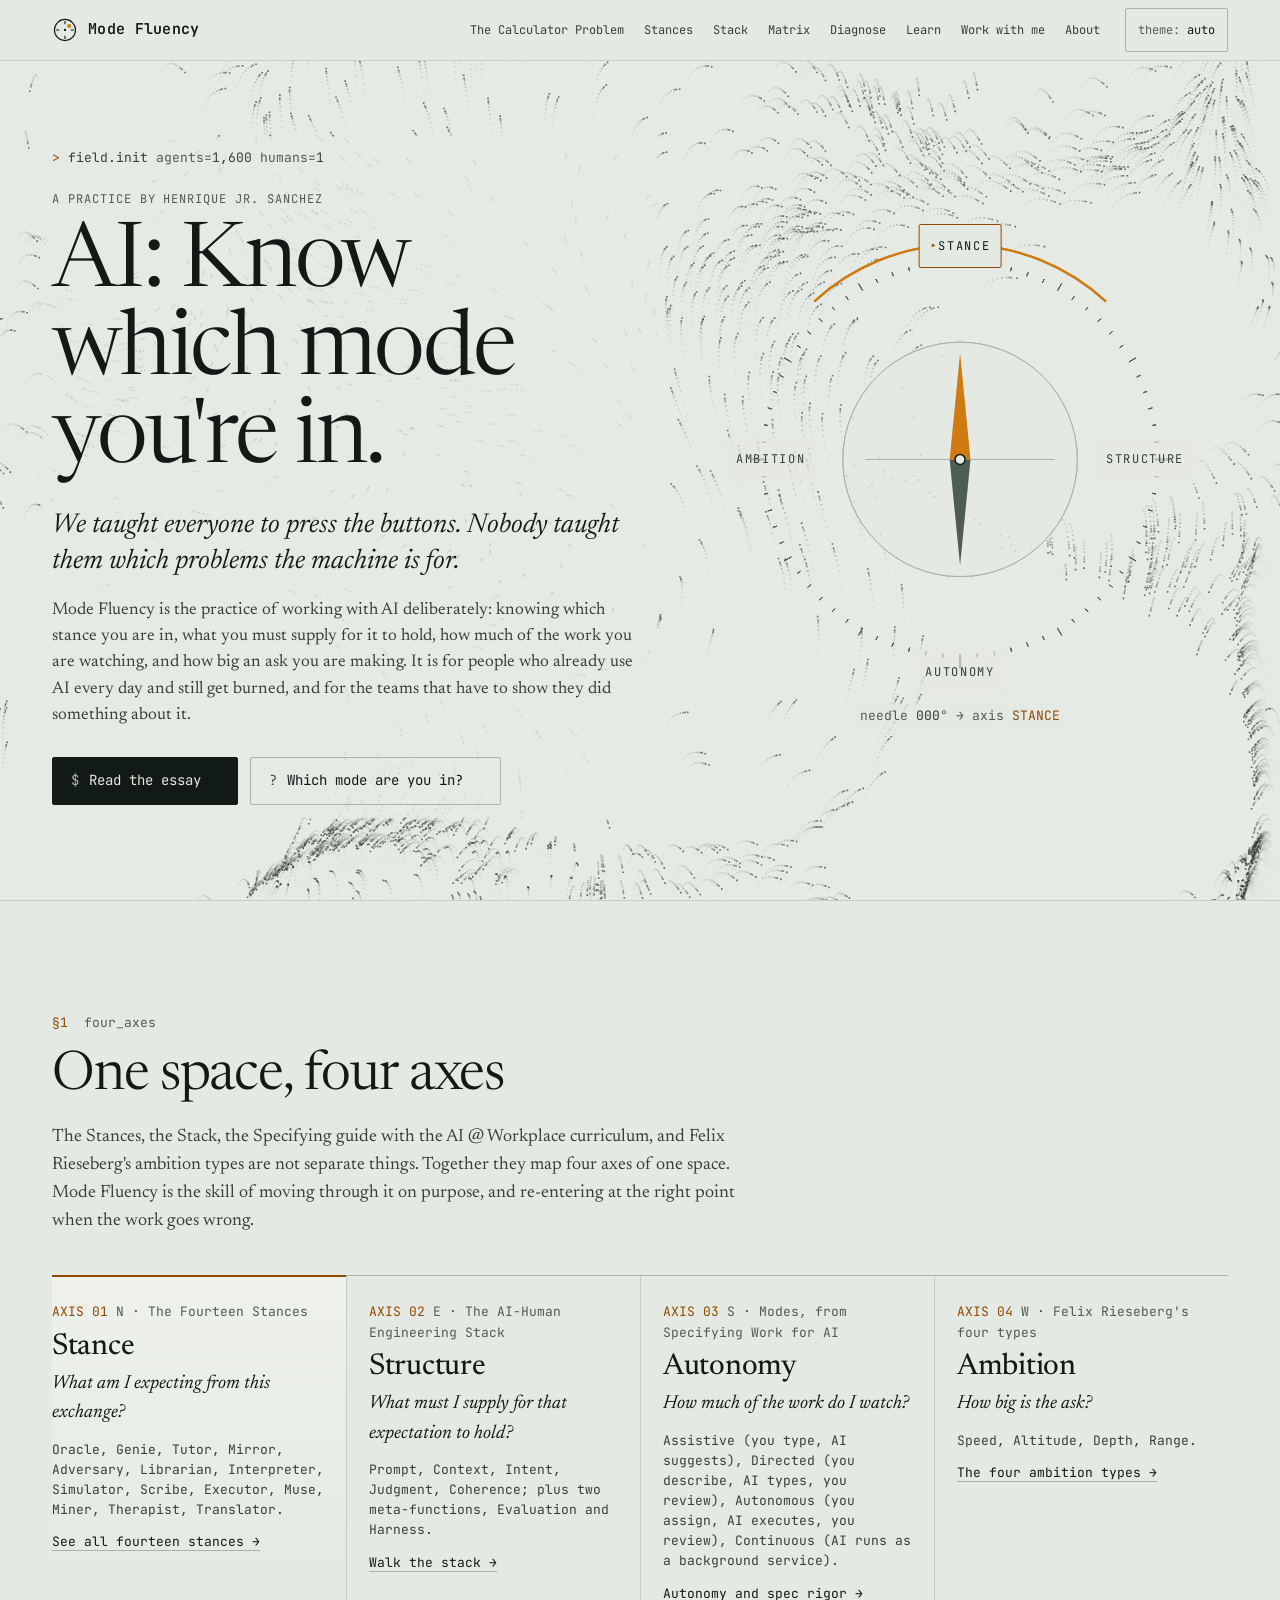
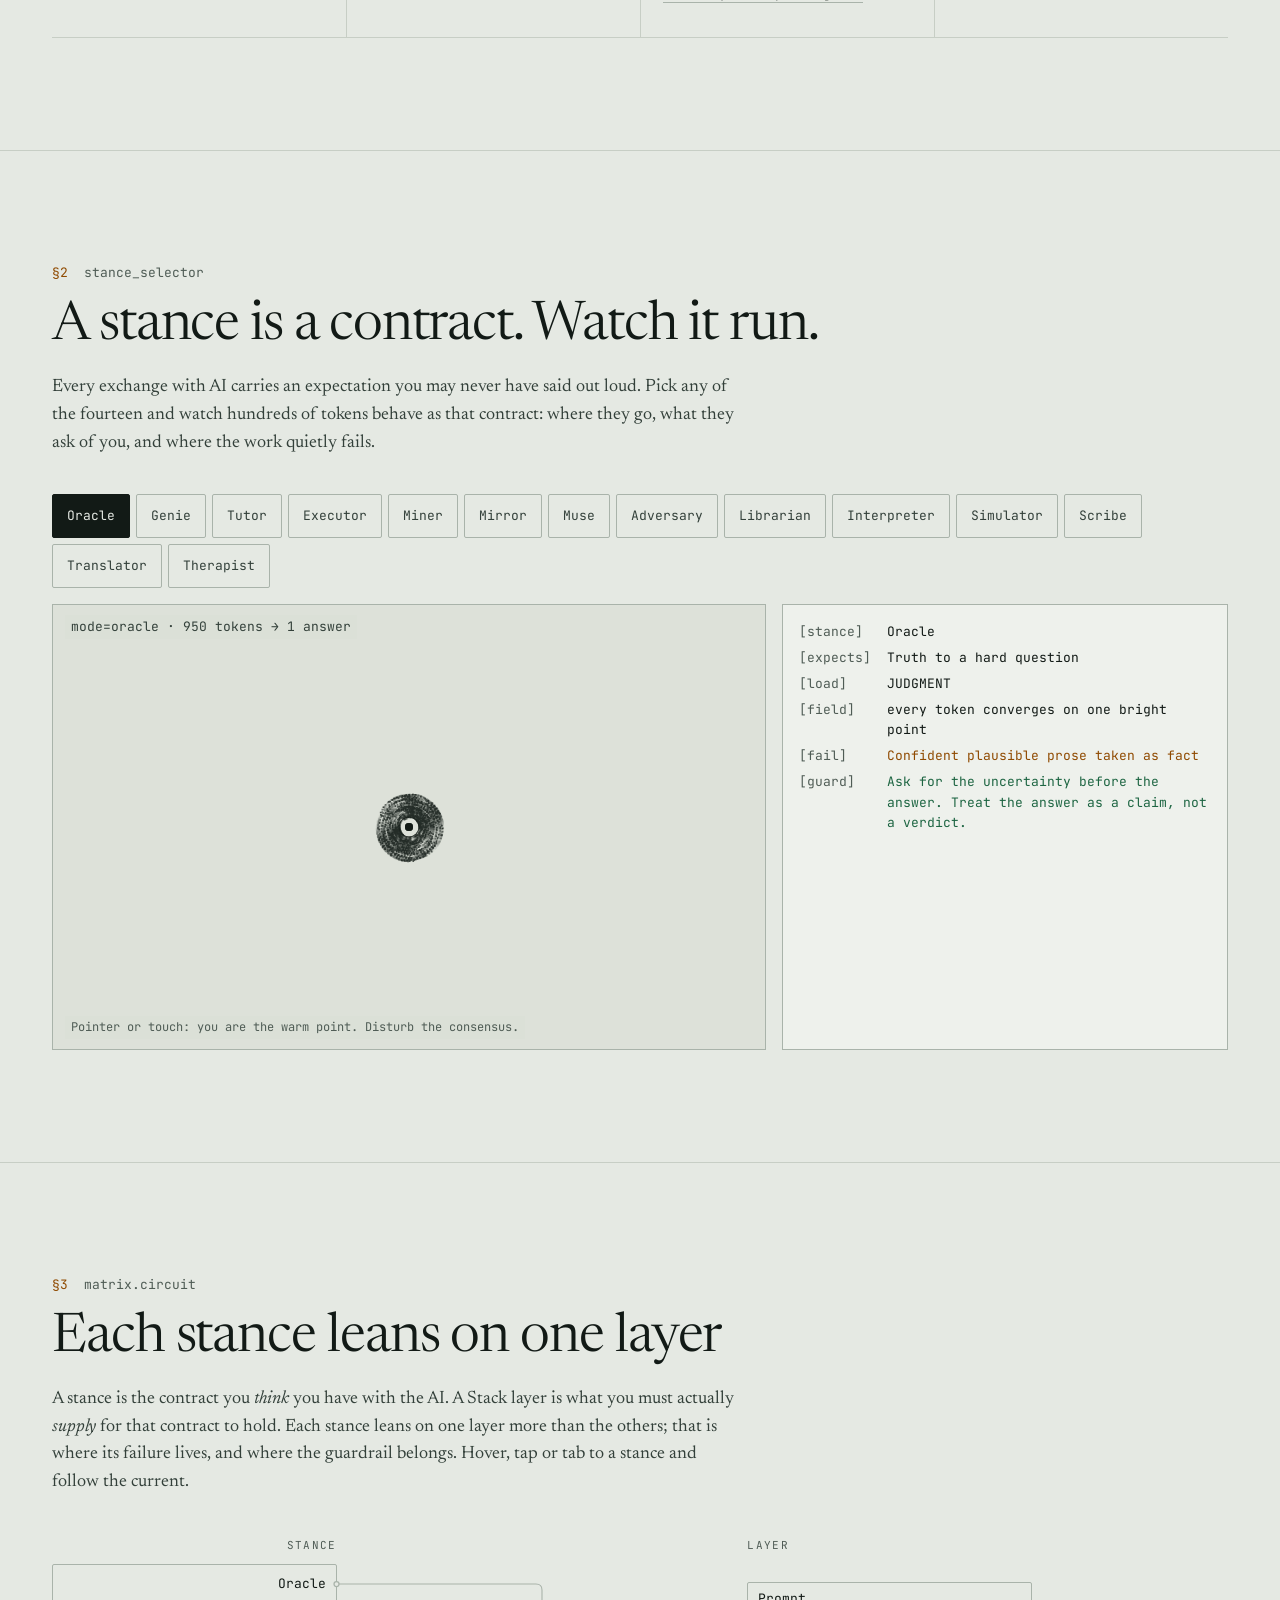
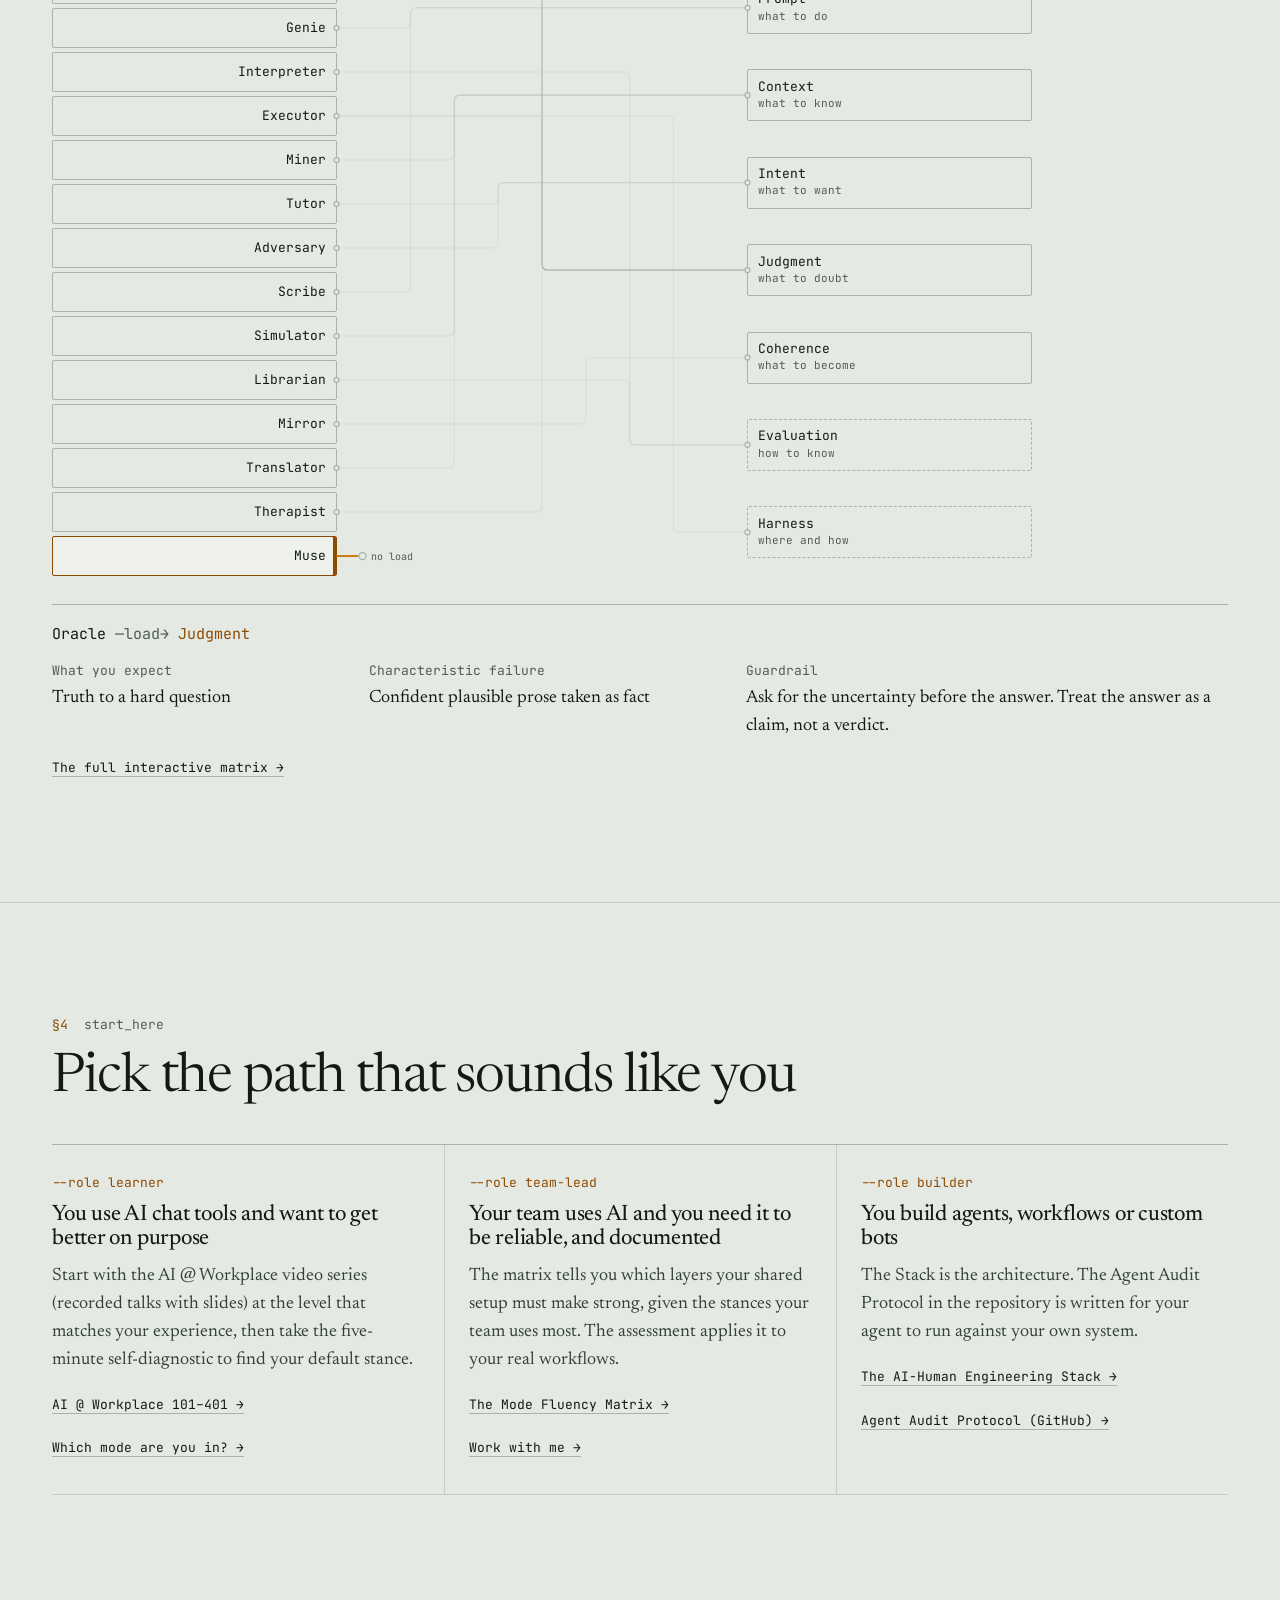
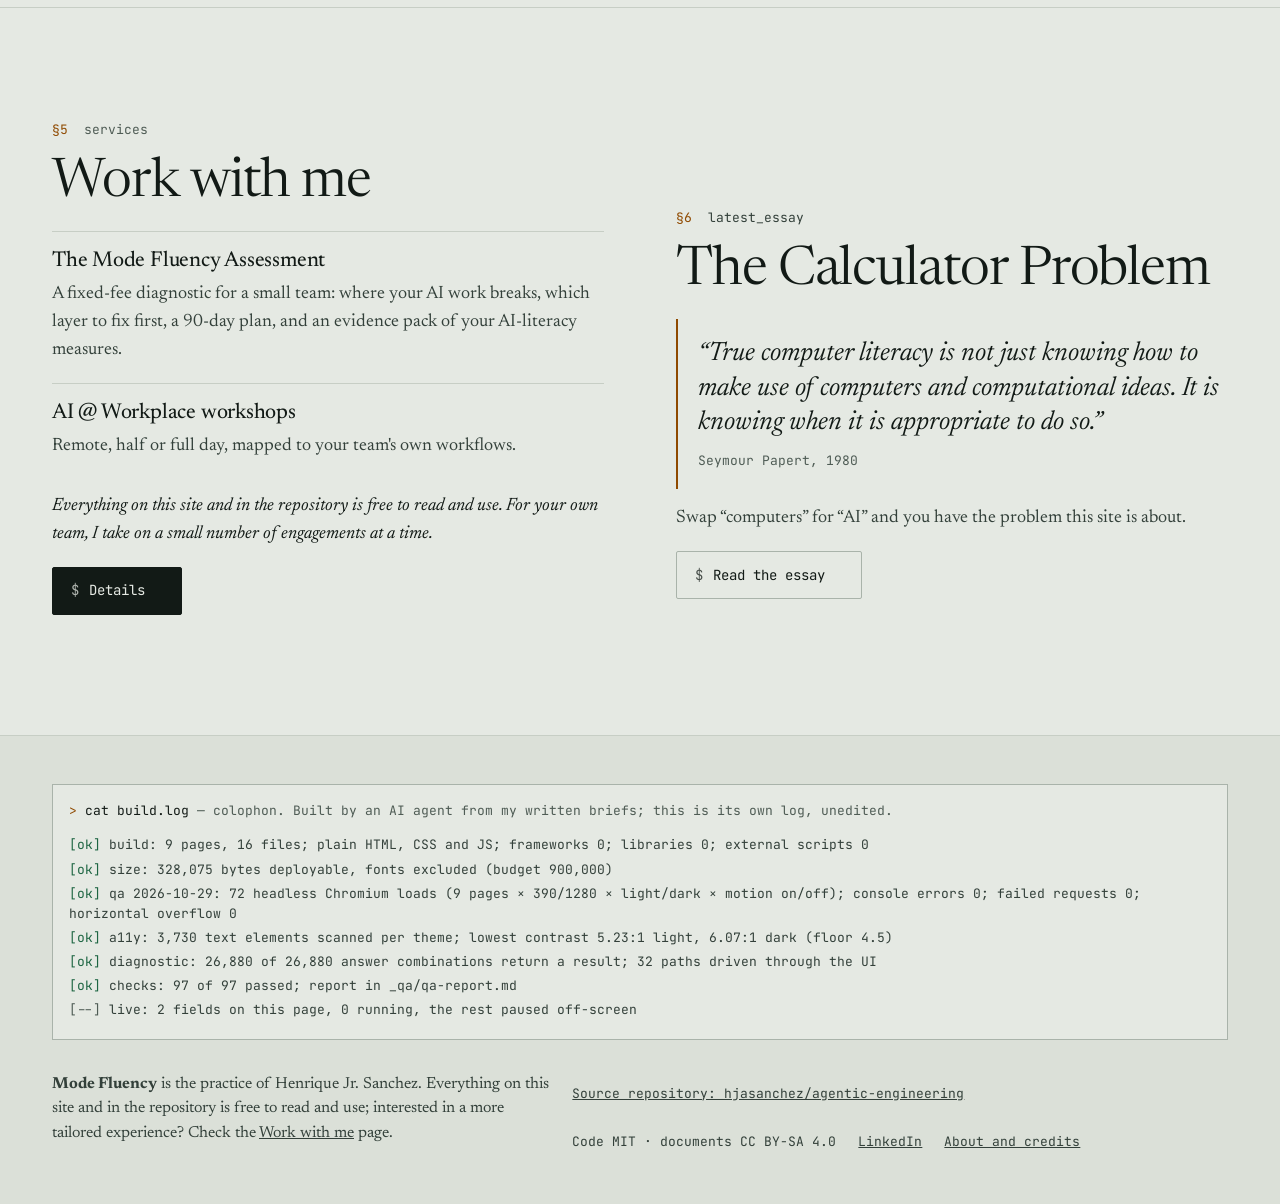
==== commit 0be30941: "Preview: publish The Fourteen Stances document Adds THE_FOURTEEN_STANCES.md at the repo root (review" ====
--- a/docs/index.html
+++ b/docs/index.html
@@ -28,7 +28,7 @@
       <span class="brand-text" data-brand></span><span class="sr-only">, home</span>
     </a>
     <nav class="site-nav" aria-label="Main">
-      <ul><li><a href="calculator-problem.html">Mode Confusion</a></li><li><a href="stances.html">Stances</a></li><li><a href="stack.html">Stack</a></li><li><a href="matrix.html">Matrix</a></li><li><a href="diagnose.html">Diagnose</a></li><li><a href="learn.html">Learn</a></li><li><a href="work.html">Work with me</a></li><li><a href="about.html">About</a></li></ul>
+      <ul><li><a href="calculator-problem.html">The Calculator Problem</a></li><li><a href="stances.html">Stances</a></li><li><a href="stack.html">Stack</a></li><li><a href="matrix.html">Matrix</a></li><li><a href="diagnose.html">Diagnose</a></li><li><a href="learn.html">Learn</a></li><li><a href="work.html">Work with me</a></li><li><a href="about.html">About</a></li></ul>
     </nav>
     <a class="header-cta" href="work.html">Work with me</a>
     <button class="theme-toggle js-only" type="button" aria-label="Switch colour theme"><span class="sys" aria-hidden="true">theme:</span> <span class="theme-label">auto</span></button>
@@ -245,9 +245,9 @@
     </section>
     <section class="offer-block essay" aria-labelledby="essay-title">
       <p class="sys section-tag"><span class="num">§6</span> latest_essay</p>
-      <h2 id="essay-title">Mode Confusion</h2>
+      <h2 id="essay-title">The Calculator Problem</h2>
       <blockquote><p>&ldquo;True computer literacy is not just knowing how to make use of computers and computational ideas. It is knowing when it is appropriate to do so.&rdquo;</p><footer class="sys">Seymour Papert, 1980</footer></blockquote>
-      <p>Swap &ldquo;computers&rdquo; for &ldquo;AI&rdquo; and you have the problem this site is about. Classrooms met it with calculators; cockpits met it with autopilots, and called the failure mode confusion.</p>
+      <p>Swap &ldquo;computers&rdquo; for &ldquo;AI&rdquo; and you have the problem this site is about.</p>
       <a class="cmd cmd-ghost" href="calculator-problem.html"><span class="cmd-glyph" aria-hidden="true">$</span> Read the essay</a>
     </section>
   </div>
@@ -262,9 +262,9 @@
       <p class="sys ticker-head" id="ticker-title"><span class="prompt-glyph">&gt;</span> cat build.log <span class="dim">&mdash; colophon. Built by an AI agent from my written briefs; this is its own log, unedited.</span></p>
       <ol class="sys ticker-lines" id="ticker-lines">
         <li>build: 9 pages, 16 files; plain HTML, CSS and JS; frameworks 0; libraries 0; external scripts 0</li>
-        <li>size: 325,997 bytes deployable, fonts excluded (budget 900,000)</li>
+        <li>size: 328,075 bytes deployable, fonts excluded (budget 900,000)</li>
         <li>qa 2026-10-29: 72 headless Chromium loads (9 pages × 390/1280 × light/dark × motion on/off); console errors 0; failed requests 0; horizontal overflow 0</li>
-        <li>a11y: 3,722 text elements scanned per theme; lowest contrast 5.23:1 light, 6.07:1 dark (floor 4.5)</li>
+        <li>a11y: 3,730 text elements scanned per theme; lowest contrast 5.23:1 light, 6.07:1 dark (floor 4.5)</li>
         <li>diagnostic: 26,880 of 26,880 answer combinations return a result; 32 paths driven through the UI</li>
         <li>checks: 97 of 97 passed; report in _qa/qa-report.md</li>
       </ol>
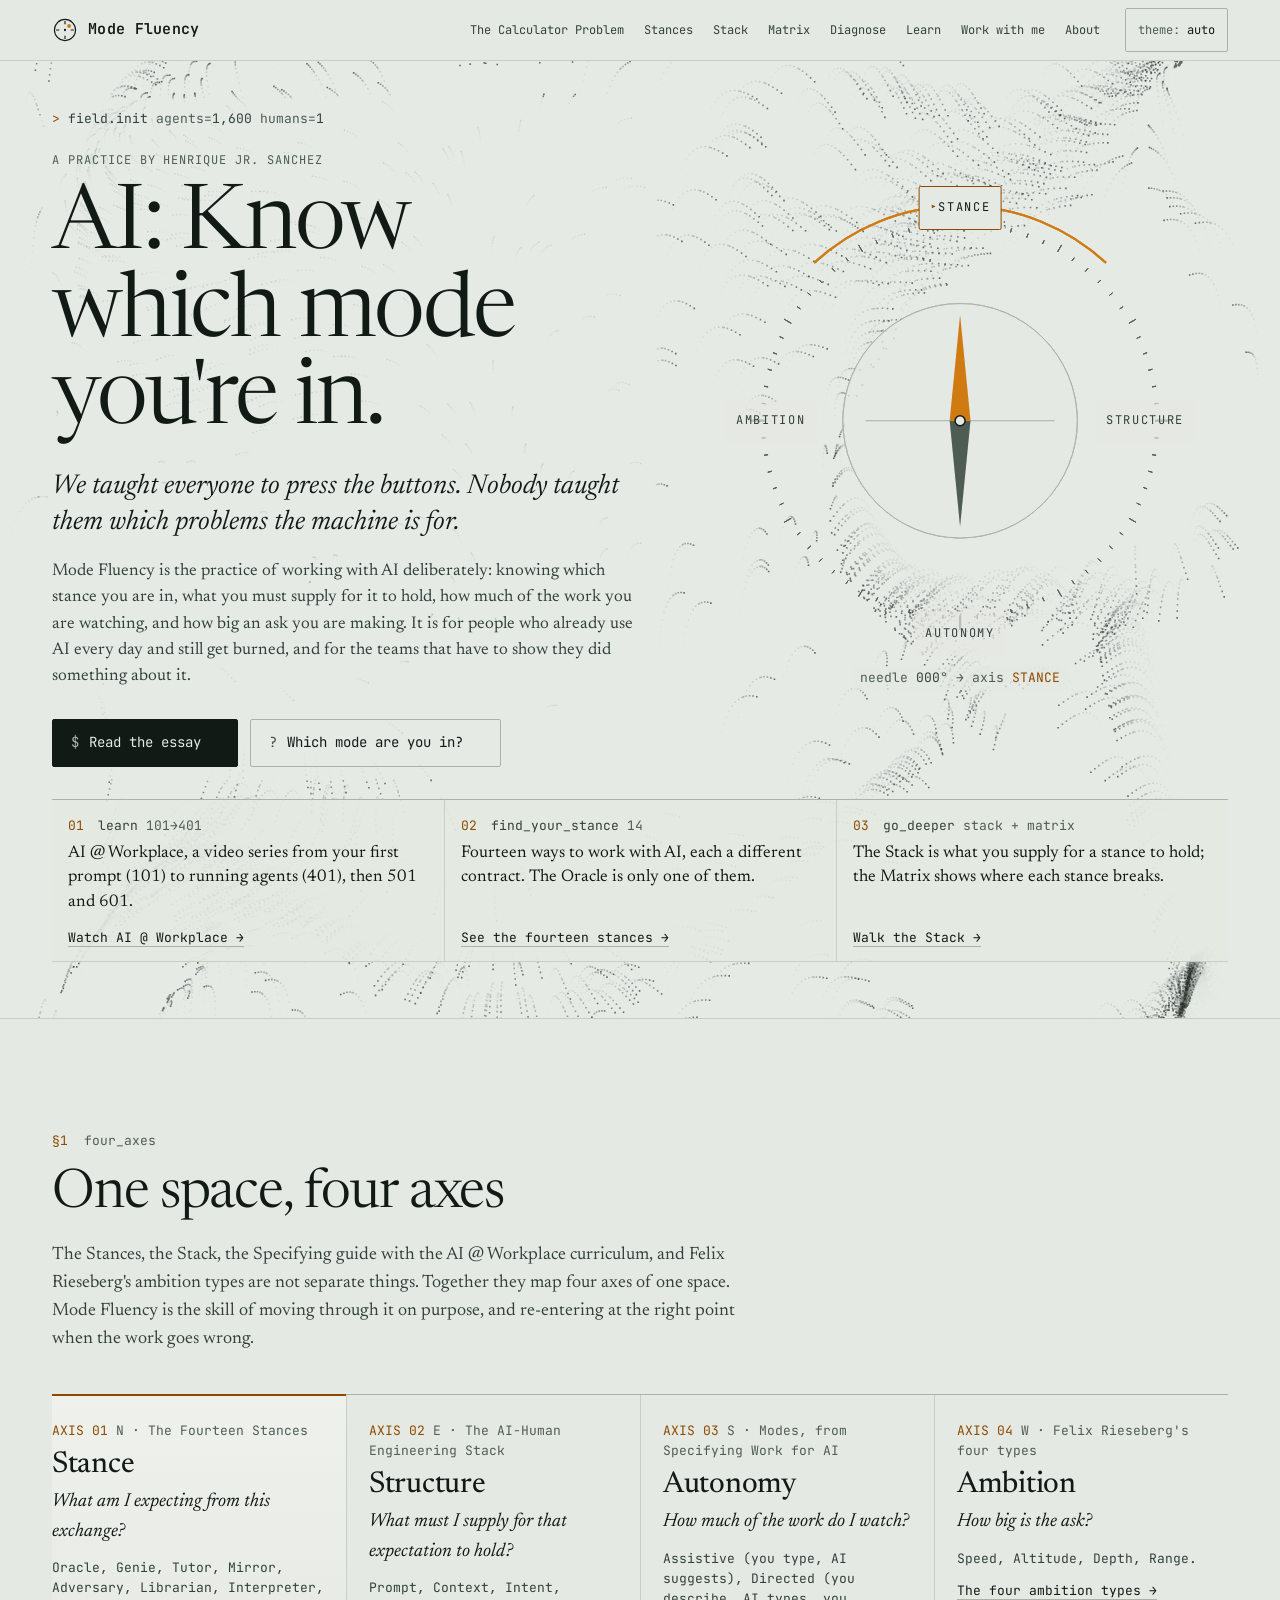
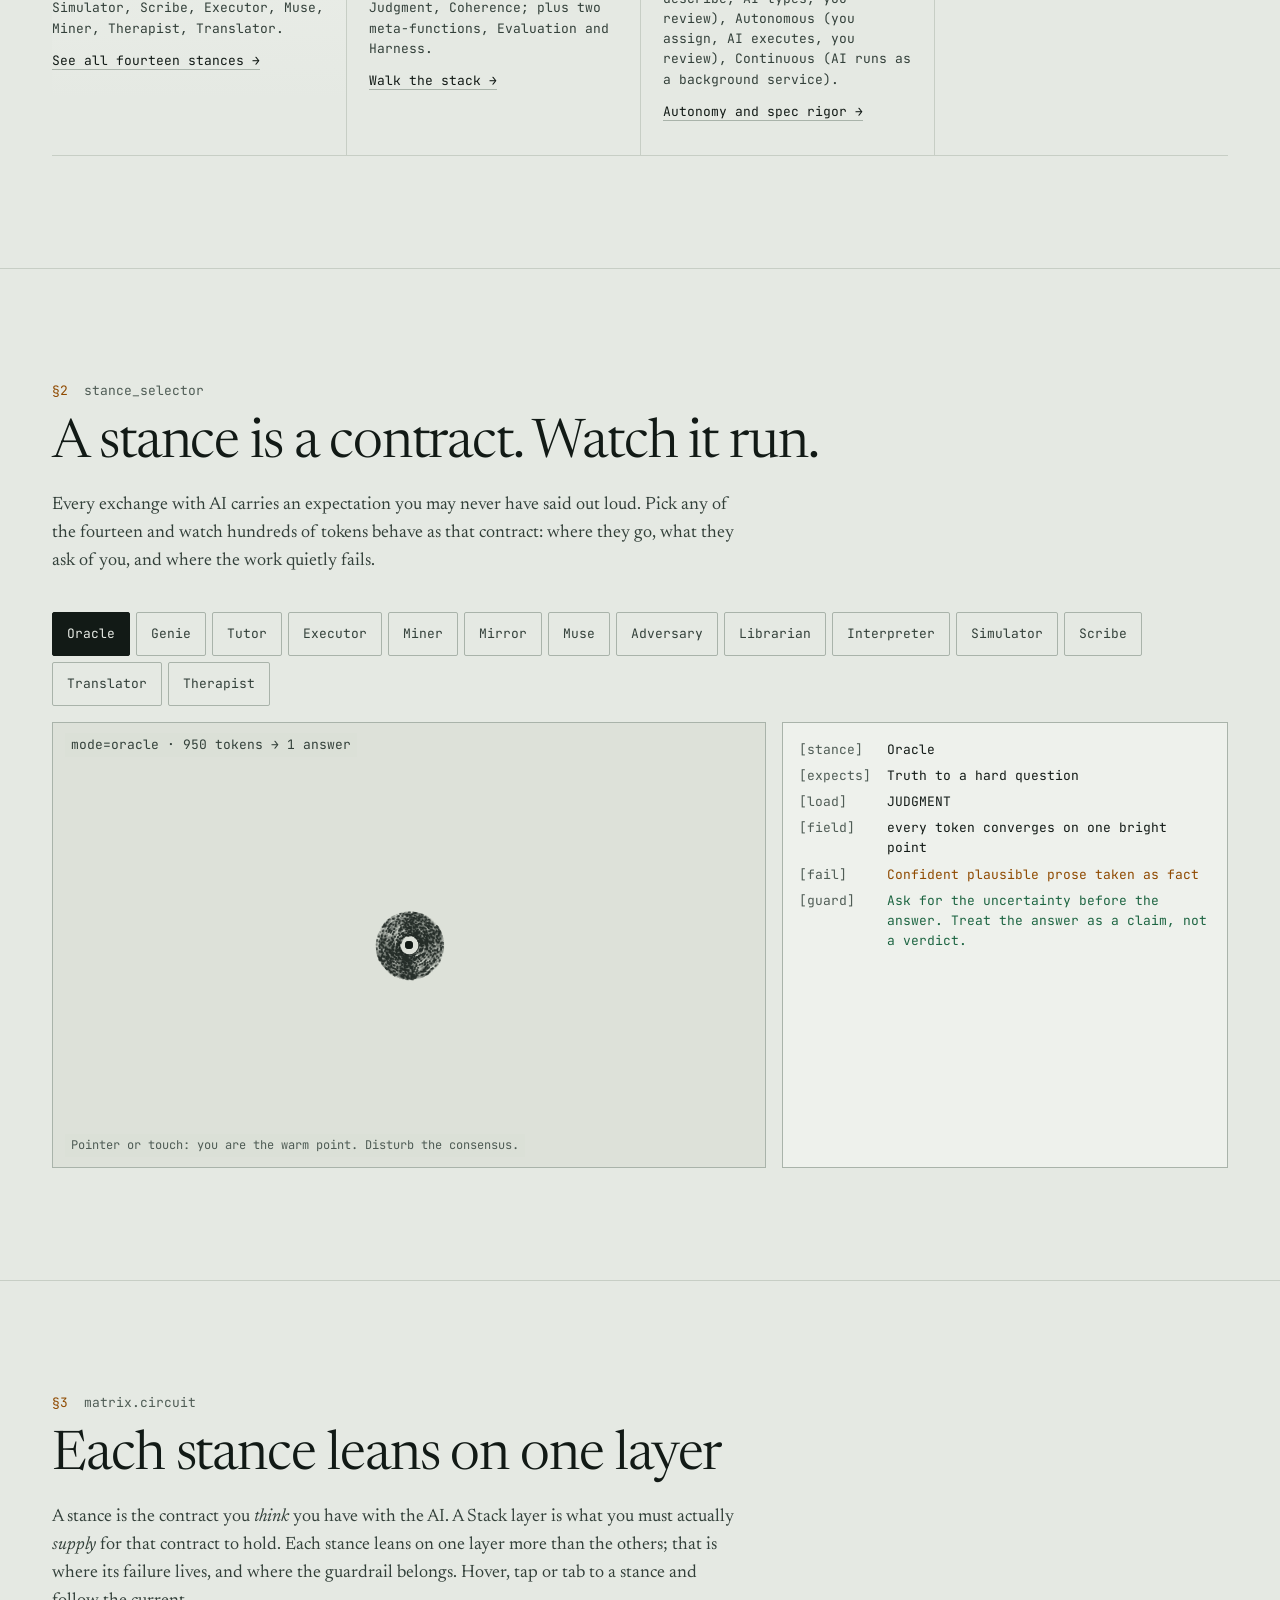
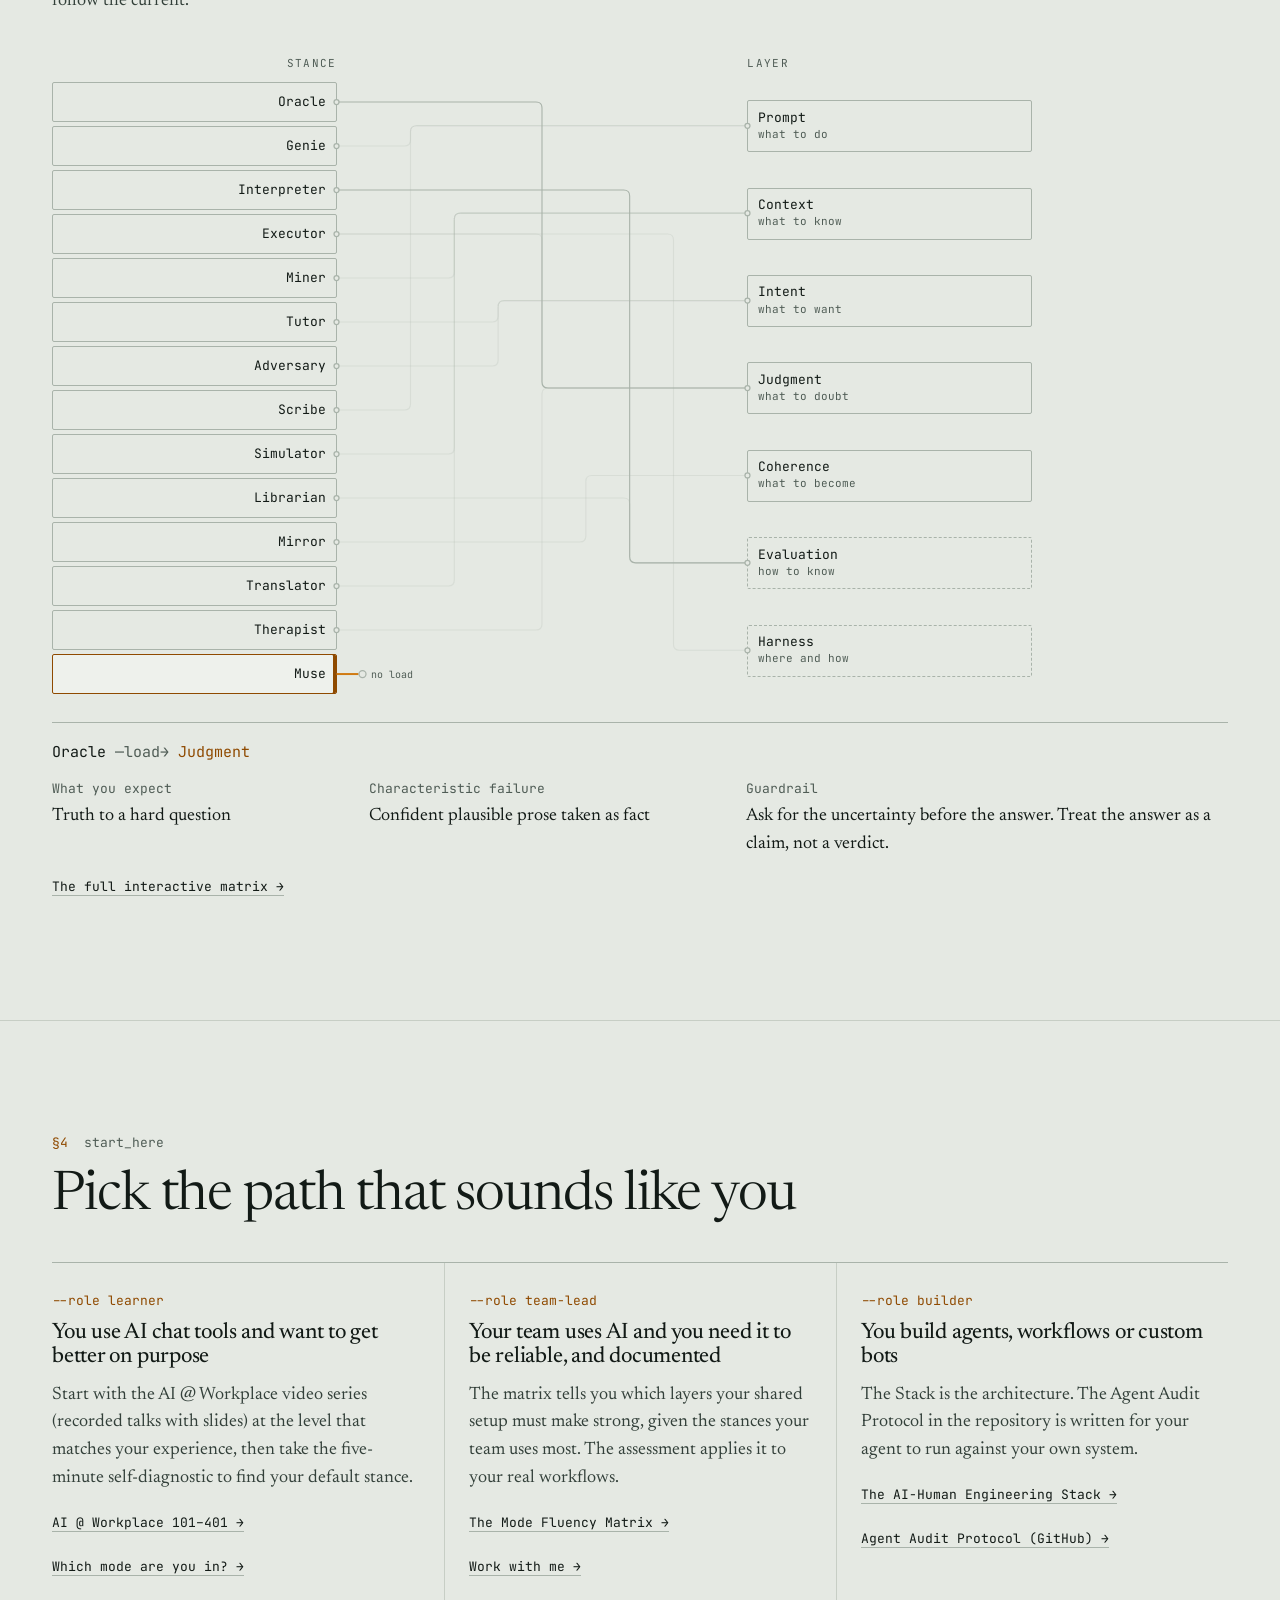
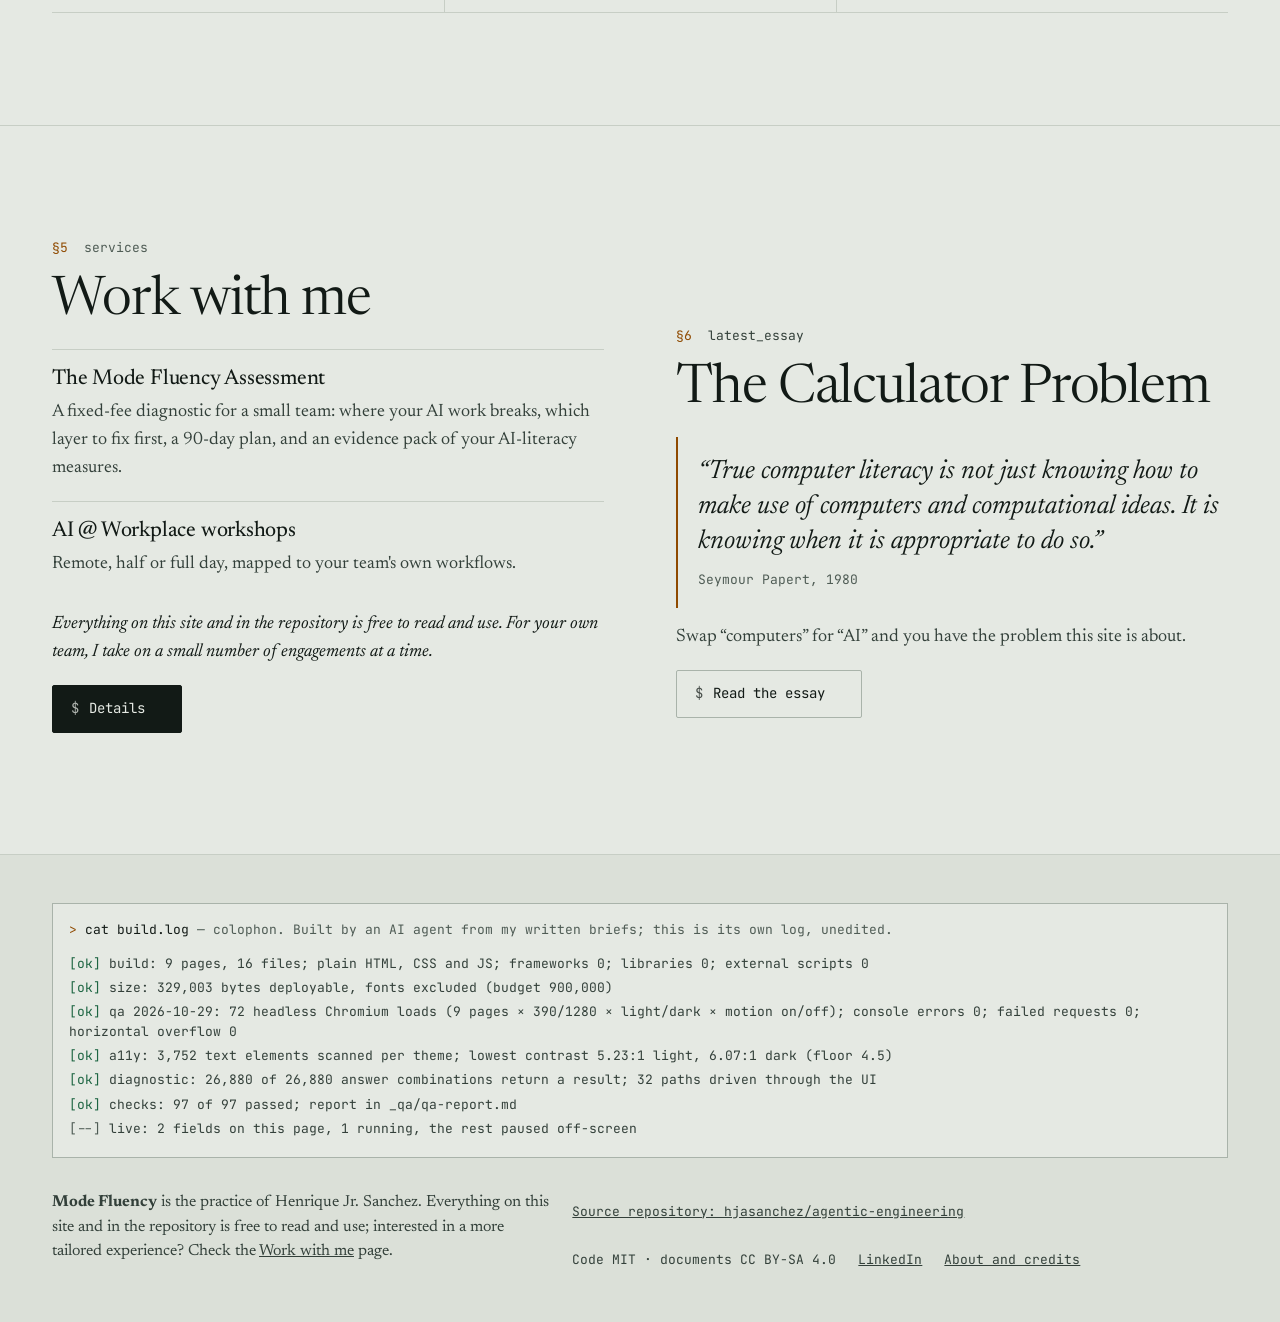
==== commit 6d53d97e: "Preview: home page three doors (learn, find your stance, go deeper) Adds a three-door strip under th" ====
--- a/docs/index.html
+++ b/docs/index.html
@@ -54,6 +54,26 @@
       </div>
     </div>
 
+    <nav class="doors" aria-label="Three ways in">
+      <ol>
+        <li class="door">
+          <p class="sys door-tag"><span class="num">01</span> learn <span class="dim">101&rarr;401</span></p>
+          <p class="door-say">AI @ Workplace, a video series from your first prompt (101) to running agents (401), then 501 and 601.</p>
+          <a class="more" href="learn.html">Watch AI @ Workplace &rarr;</a>
+        </li>
+        <li class="door">
+          <p class="sys door-tag"><span class="num">02</span> find_your_stance <span class="dim">14</span></p>
+          <p class="door-say">Fourteen ways to work with AI, each a different contract. The Oracle is only one of them.</p>
+          <a class="more" href="stances.html">See the fourteen stances &rarr;</a>
+        </li>
+        <li class="door">
+          <p class="sys door-tag"><span class="num">03</span> go_deeper <span class="dim">stack + matrix</span></p>
+          <p class="door-say">The Stack is what you supply for a stance to hold; the Matrix shows where each stance breaks.</p>
+          <a class="more" href="stack.html">Walk the Stack &rarr;</a>
+        </li>
+      </ol>
+    </nav>
+
     <div class="compass-col js-only">
       <div class="compass-slot" id="compass-slot">
         <div class="compass-axes" role="radiogroup" aria-label="The four axes. Move the pointer around the compass, or use the arrow keys, to choose one.">
@@ -262,9 +282,9 @@
       <p class="sys ticker-head" id="ticker-title"><span class="prompt-glyph">&gt;</span> cat build.log <span class="dim">&mdash; colophon. Built by an AI agent from my written briefs; this is its own log, unedited.</span></p>
       <ol class="sys ticker-lines" id="ticker-lines">
         <li>build: 9 pages, 16 files; plain HTML, CSS and JS; frameworks 0; libraries 0; external scripts 0</li>
-        <li>size: 328,075 bytes deployable, fonts excluded (budget 900,000)</li>
+        <li>size: 329,003 bytes deployable, fonts excluded (budget 900,000)</li>
         <li>qa 2026-10-29: 72 headless Chromium loads (9 pages × 390/1280 × light/dark × motion on/off); console errors 0; failed requests 0; horizontal overflow 0</li>
-        <li>a11y: 3,730 text elements scanned per theme; lowest contrast 5.23:1 light, 6.07:1 dark (floor 4.5)</li>
+        <li>a11y: 3,752 text elements scanned per theme; lowest contrast 5.23:1 light, 6.07:1 dark (floor 4.5)</li>
         <li>diagnostic: 26,880 of 26,880 answer combinations return a result; 32 paths driven through the UI</li>
         <li>checks: 97 of 97 passed; report in _qa/qa-report.md</li>
       </ol>
--- a/docs/assets/field.css
+++ b/docs/assets/field.css
@@ -164,6 +164,24 @@
 .prose { color: var(--ink-2); max-width: 38em; margin-top: 18px; }
 .hero .prose { font-size: 1.0625rem; }
 .actions { display: flex; flex-wrap: wrap; gap: 12px; margin-top: 28px; }
+
+/* three doors: learn / find your stance / go deeper, directly under the hero copy (static, no motion) */
+.doors ol { list-style: none; margin: 0; padding: 0; display: grid; border-top: 1px solid var(--line); border-bottom: 1px solid var(--line-soft); background: color-mix(in srgb, var(--bg) 90%, transparent); }
+.door { display: flex; flex-direction: column; align-items: flex-start; padding: 16px 16px 2px; }
+.door + .door { border-top: 1px solid var(--line-soft); }
+.door-tag { color: var(--ink-2); }
+.door-tag .num { margin-right: 6px; }
+.door-say { color: var(--ink); margin-top: 6px; font-size: 1.0625rem; line-height: 1.45; flex: 1; }
+@media (min-width: 720px) {
+  .doors ol { grid-template-columns: repeat(3, minmax(0, 1fr)); }
+  .door + .door { border-top: 0; border-left: 1px solid var(--line-soft); }
+}
+@media (min-width: 960px) {
+  .hero-grid { grid-template-rows: 1fr auto; row-gap: 32px; }
+  .hero-copy { grid-column: 1; grid-row: 1; }
+  .compass-col { grid-column: 2; grid-row: 1; }
+  .doors { grid-column: 1 / -1; grid-row: 2; }
+}
 
 /* commands: buttons are typed commands with a caret that blinks on focus */
 .cmd {
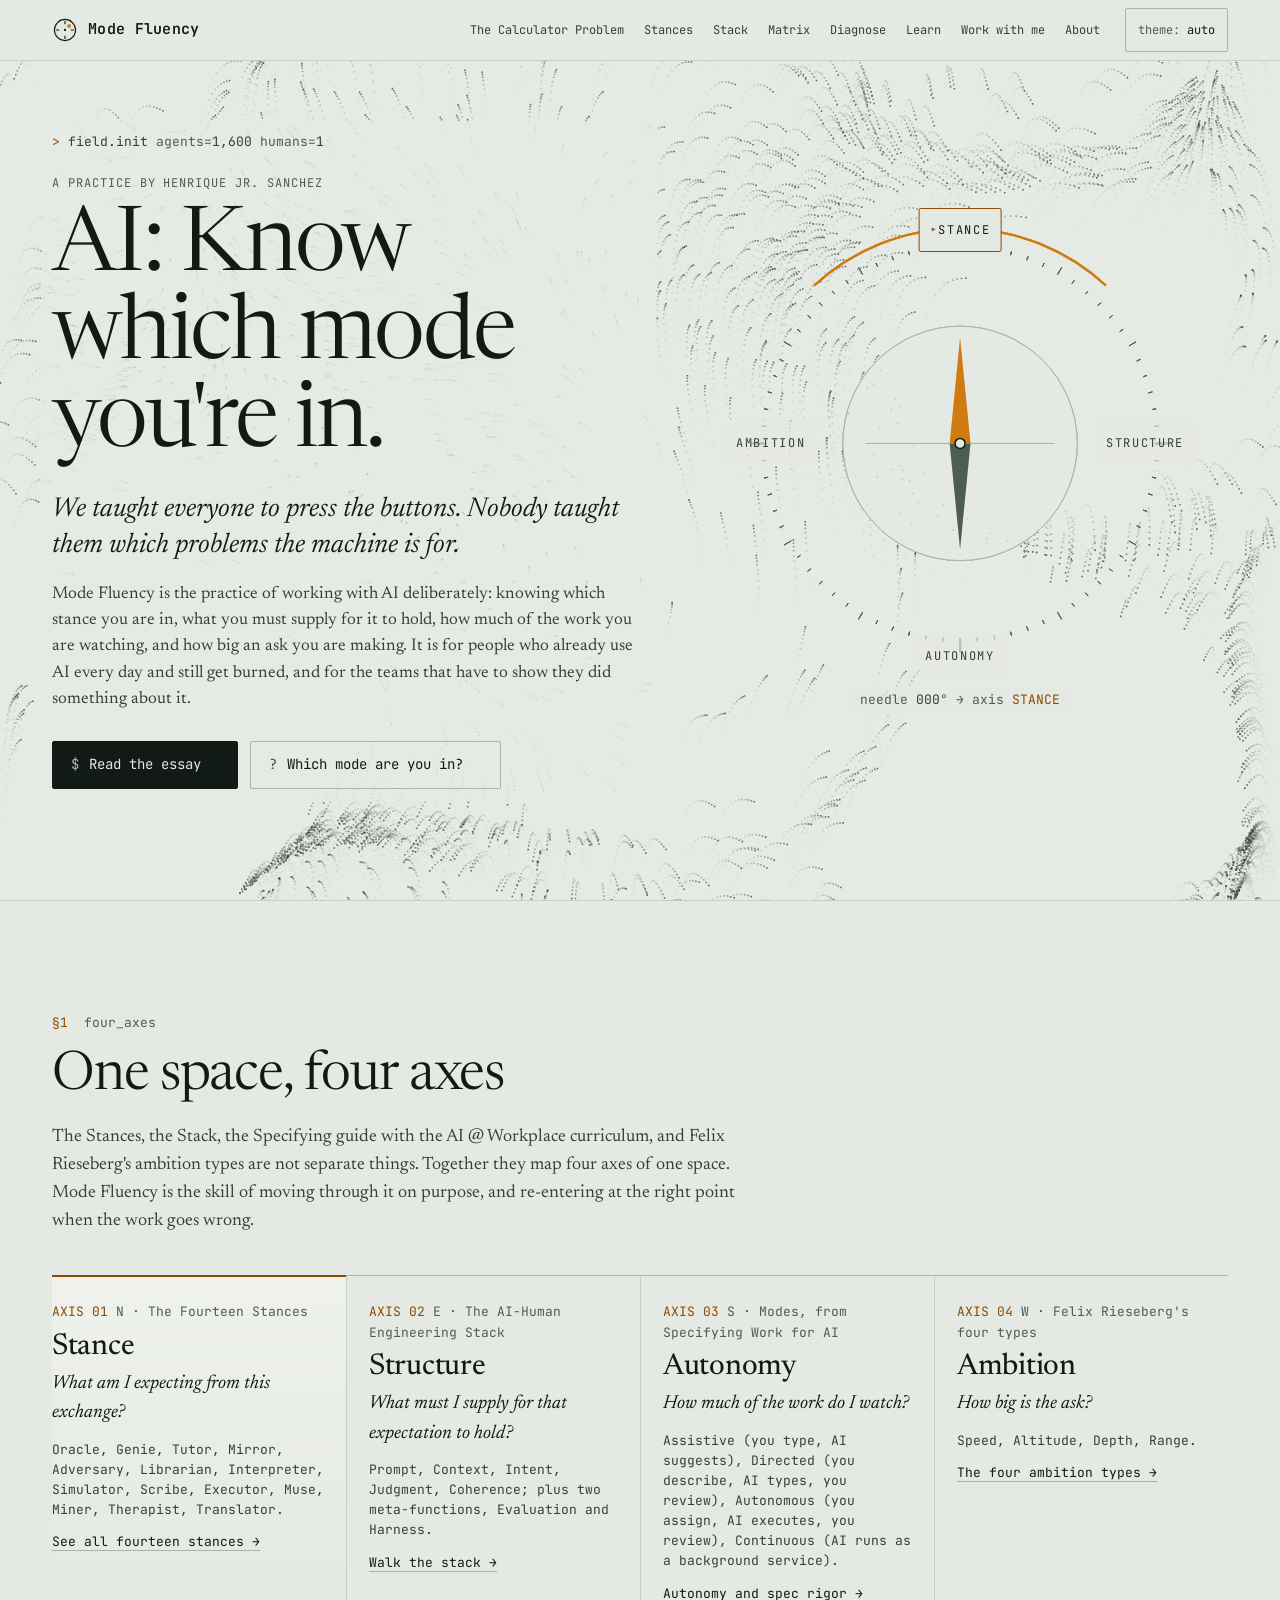
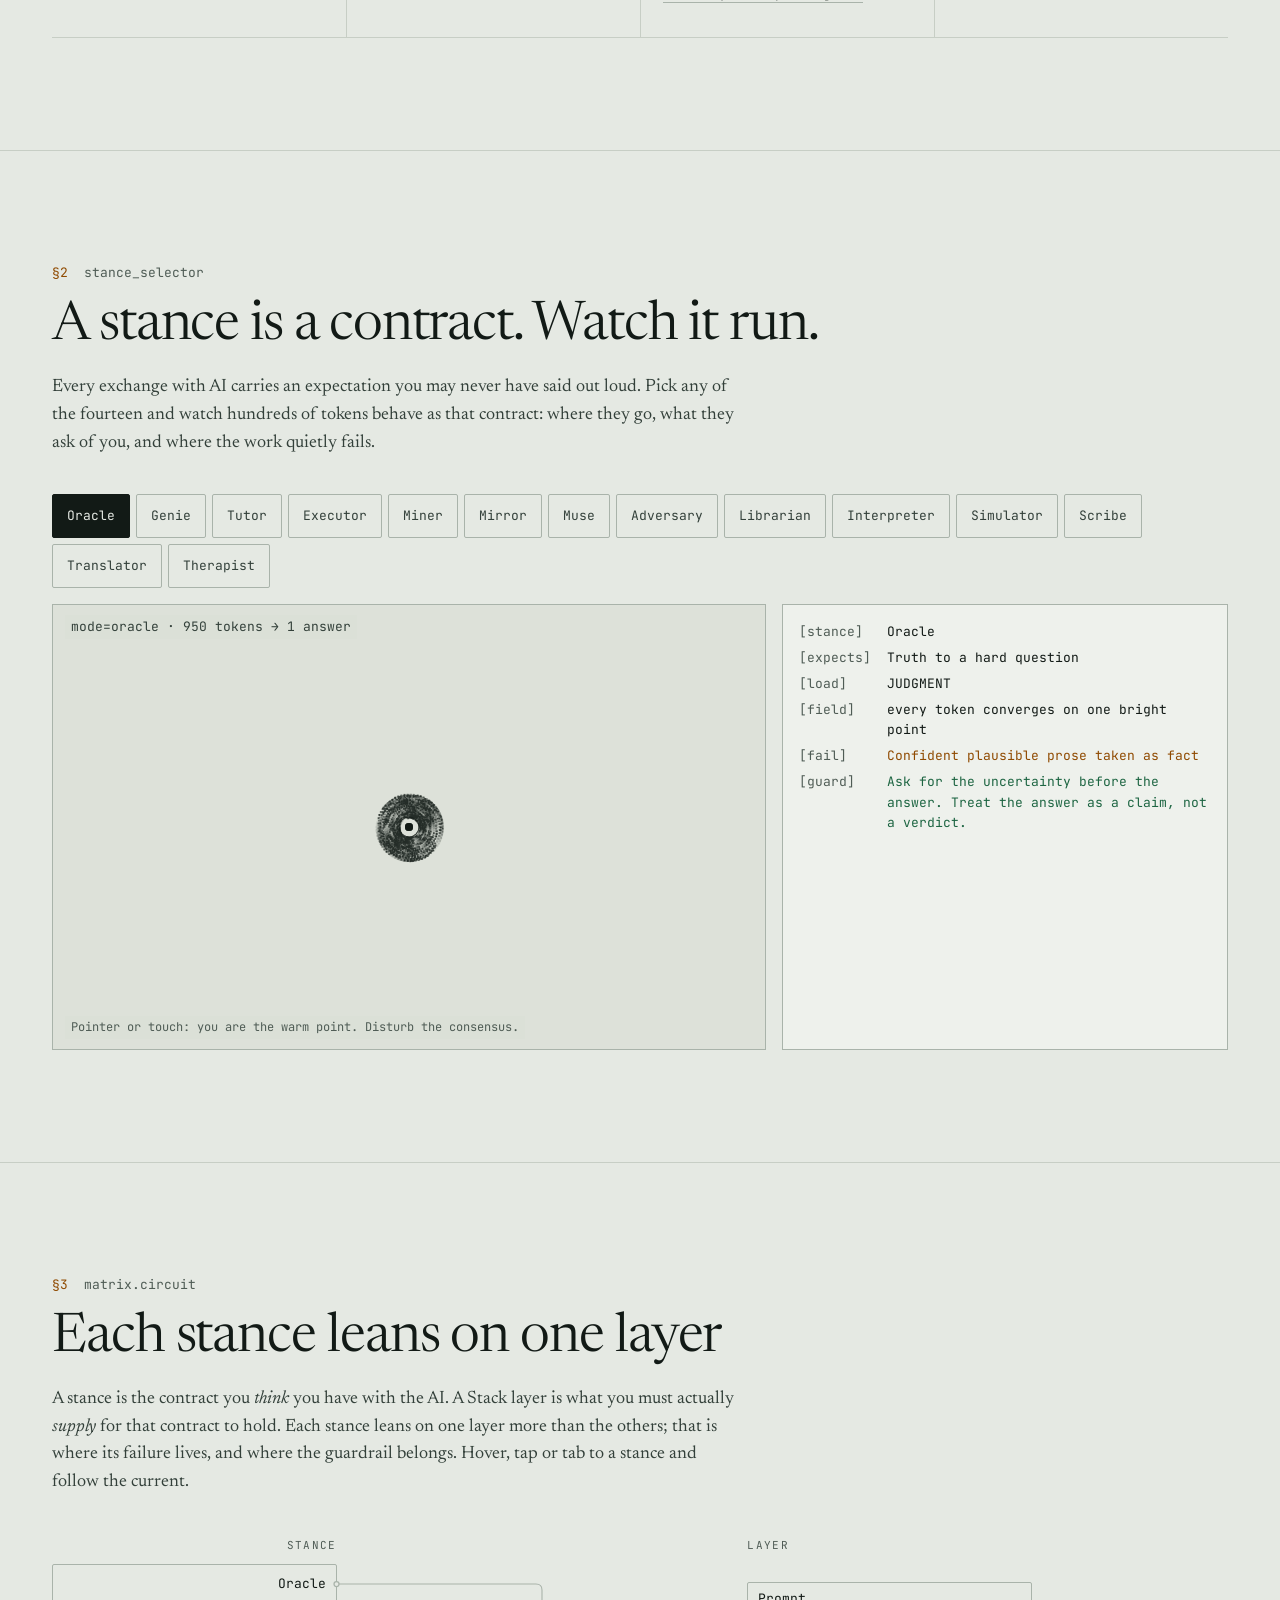
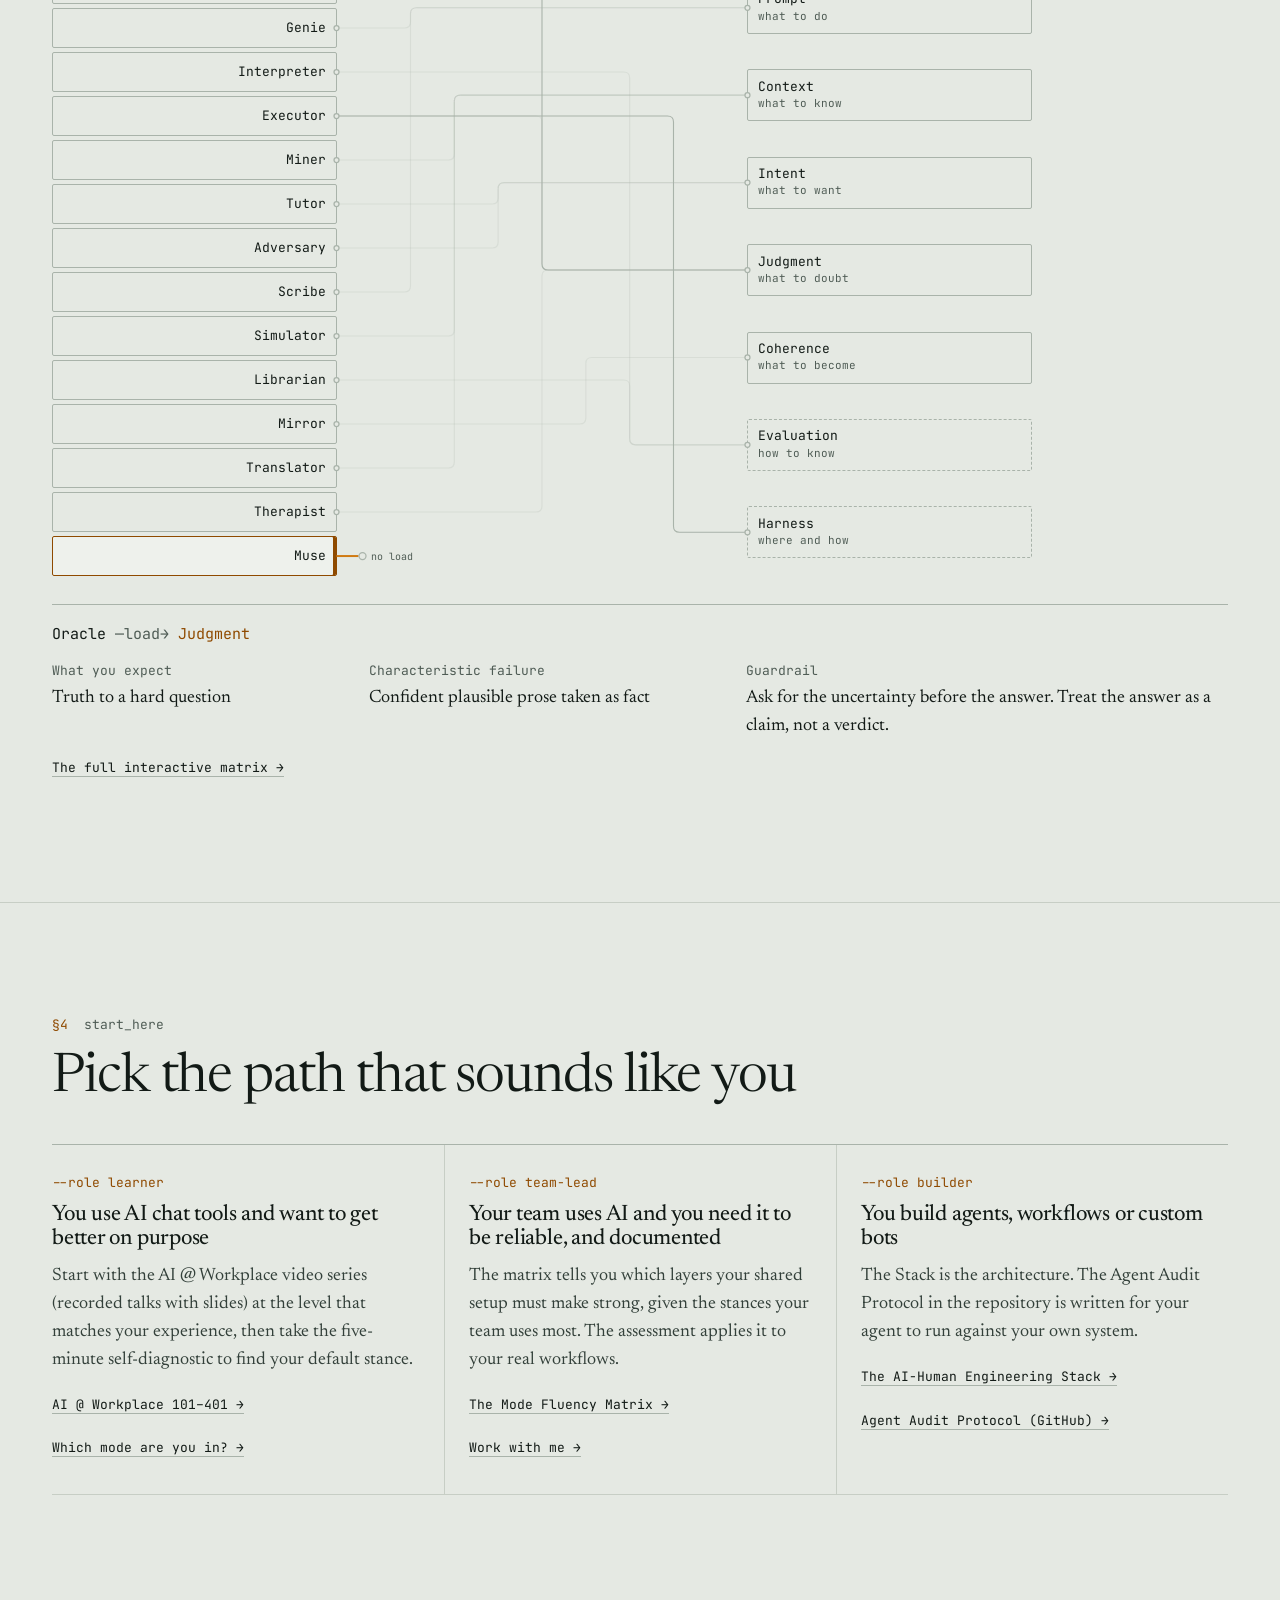
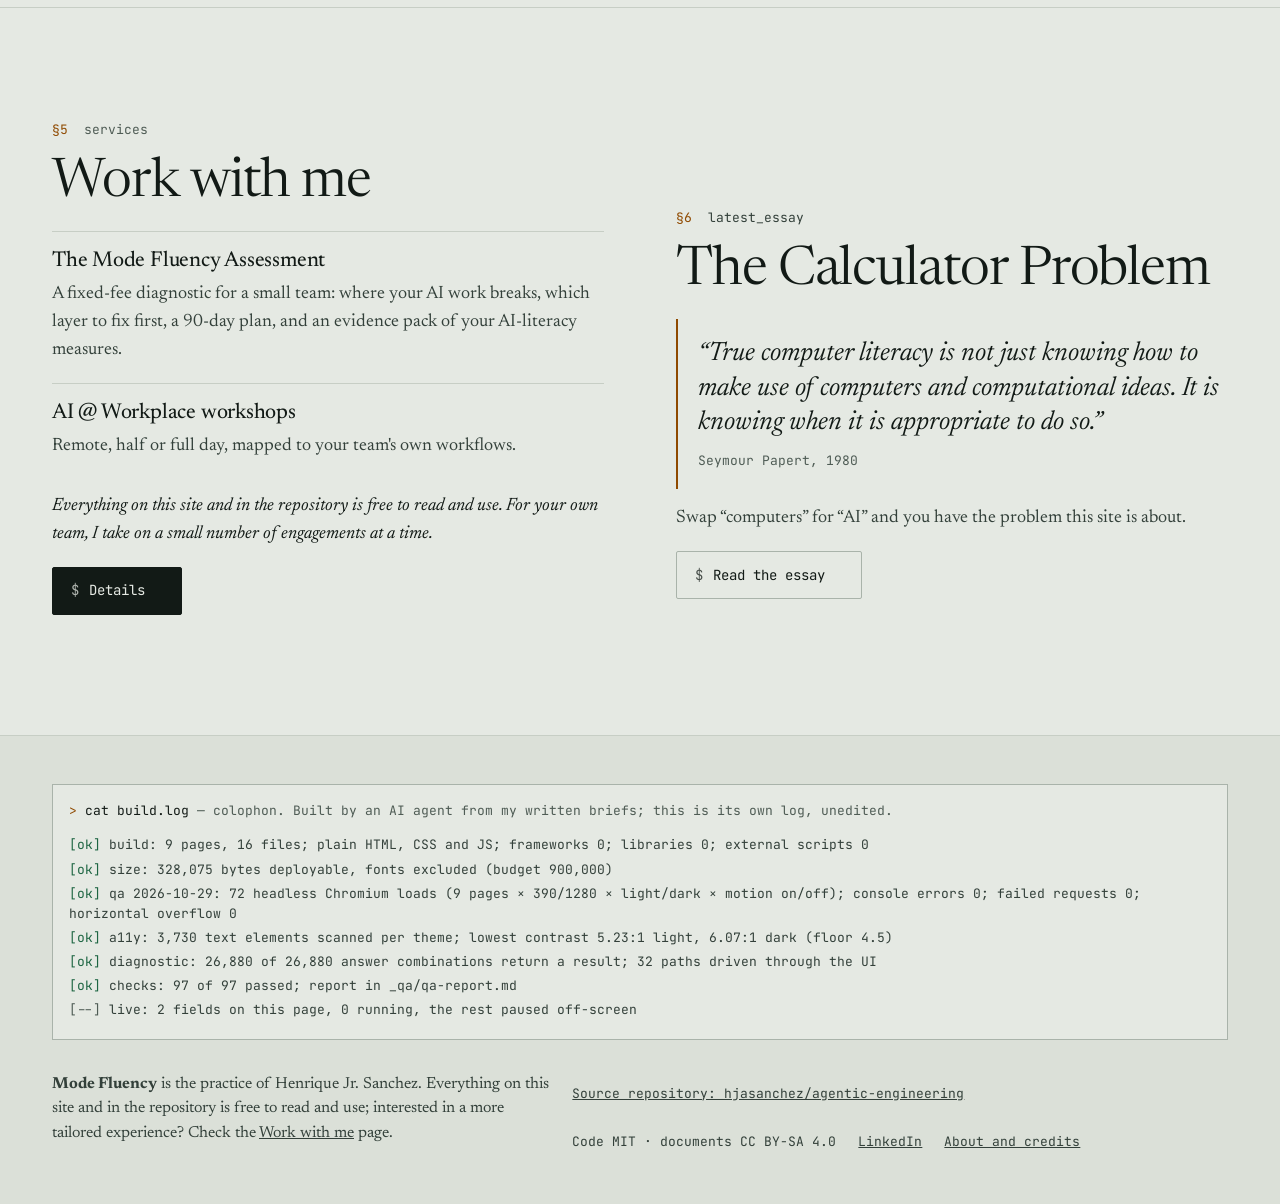
==== commit 1b1d2110: "Merge branch 'preview/stances-document' into meta-strategy" ====
--- a/docs/index.html
+++ b/docs/index.html
@@ -54,26 +54,6 @@
       </div>
     </div>
 
-    <nav class="doors" aria-label="Three ways in">
-      <ol>
-        <li class="door">
-          <p class="sys door-tag"><span class="num">01</span> learn <span class="dim">101&rarr;401</span></p>
-          <p class="door-say">AI @ Workplace, a video series from your first prompt (101) to running agents (401), then 501 and 601.</p>
-          <a class="more" href="learn.html">Watch AI @ Workplace &rarr;</a>
-        </li>
-        <li class="door">
-          <p class="sys door-tag"><span class="num">02</span> find_your_stance <span class="dim">14</span></p>
-          <p class="door-say">Fourteen ways to work with AI, each a different contract. The Oracle is only one of them.</p>
-          <a class="more" href="stances.html">See the fourteen stances &rarr;</a>
-        </li>
-        <li class="door">
-          <p class="sys door-tag"><span class="num">03</span> go_deeper <span class="dim">stack + matrix</span></p>
-          <p class="door-say">The Stack is what you supply for a stance to hold; the Matrix shows where each stance breaks.</p>
-          <a class="more" href="stack.html">Walk the Stack &rarr;</a>
-        </li>
-      </ol>
-    </nav>
-
     <div class="compass-col js-only">
       <div class="compass-slot" id="compass-slot">
         <div class="compass-axes" role="radiogroup" aria-label="The four axes. Move the pointer around the compass, or use the arrow keys, to choose one.">
@@ -282,9 +262,9 @@
       <p class="sys ticker-head" id="ticker-title"><span class="prompt-glyph">&gt;</span> cat build.log <span class="dim">&mdash; colophon. Built by an AI agent from my written briefs; this is its own log, unedited.</span></p>
       <ol class="sys ticker-lines" id="ticker-lines">
         <li>build: 9 pages, 16 files; plain HTML, CSS and JS; frameworks 0; libraries 0; external scripts 0</li>
-        <li>size: 329,003 bytes deployable, fonts excluded (budget 900,000)</li>
+        <li>size: 328,075 bytes deployable, fonts excluded (budget 900,000)</li>
         <li>qa 2026-10-29: 72 headless Chromium loads (9 pages × 390/1280 × light/dark × motion on/off); console errors 0; failed requests 0; horizontal overflow 0</li>
-        <li>a11y: 3,752 text elements scanned per theme; lowest contrast 5.23:1 light, 6.07:1 dark (floor 4.5)</li>
+        <li>a11y: 3,730 text elements scanned per theme; lowest contrast 5.23:1 light, 6.07:1 dark (floor 4.5)</li>
         <li>diagnostic: 26,880 of 26,880 answer combinations return a result; 32 paths driven through the UI</li>
         <li>checks: 97 of 97 passed; report in _qa/qa-report.md</li>
       </ol>
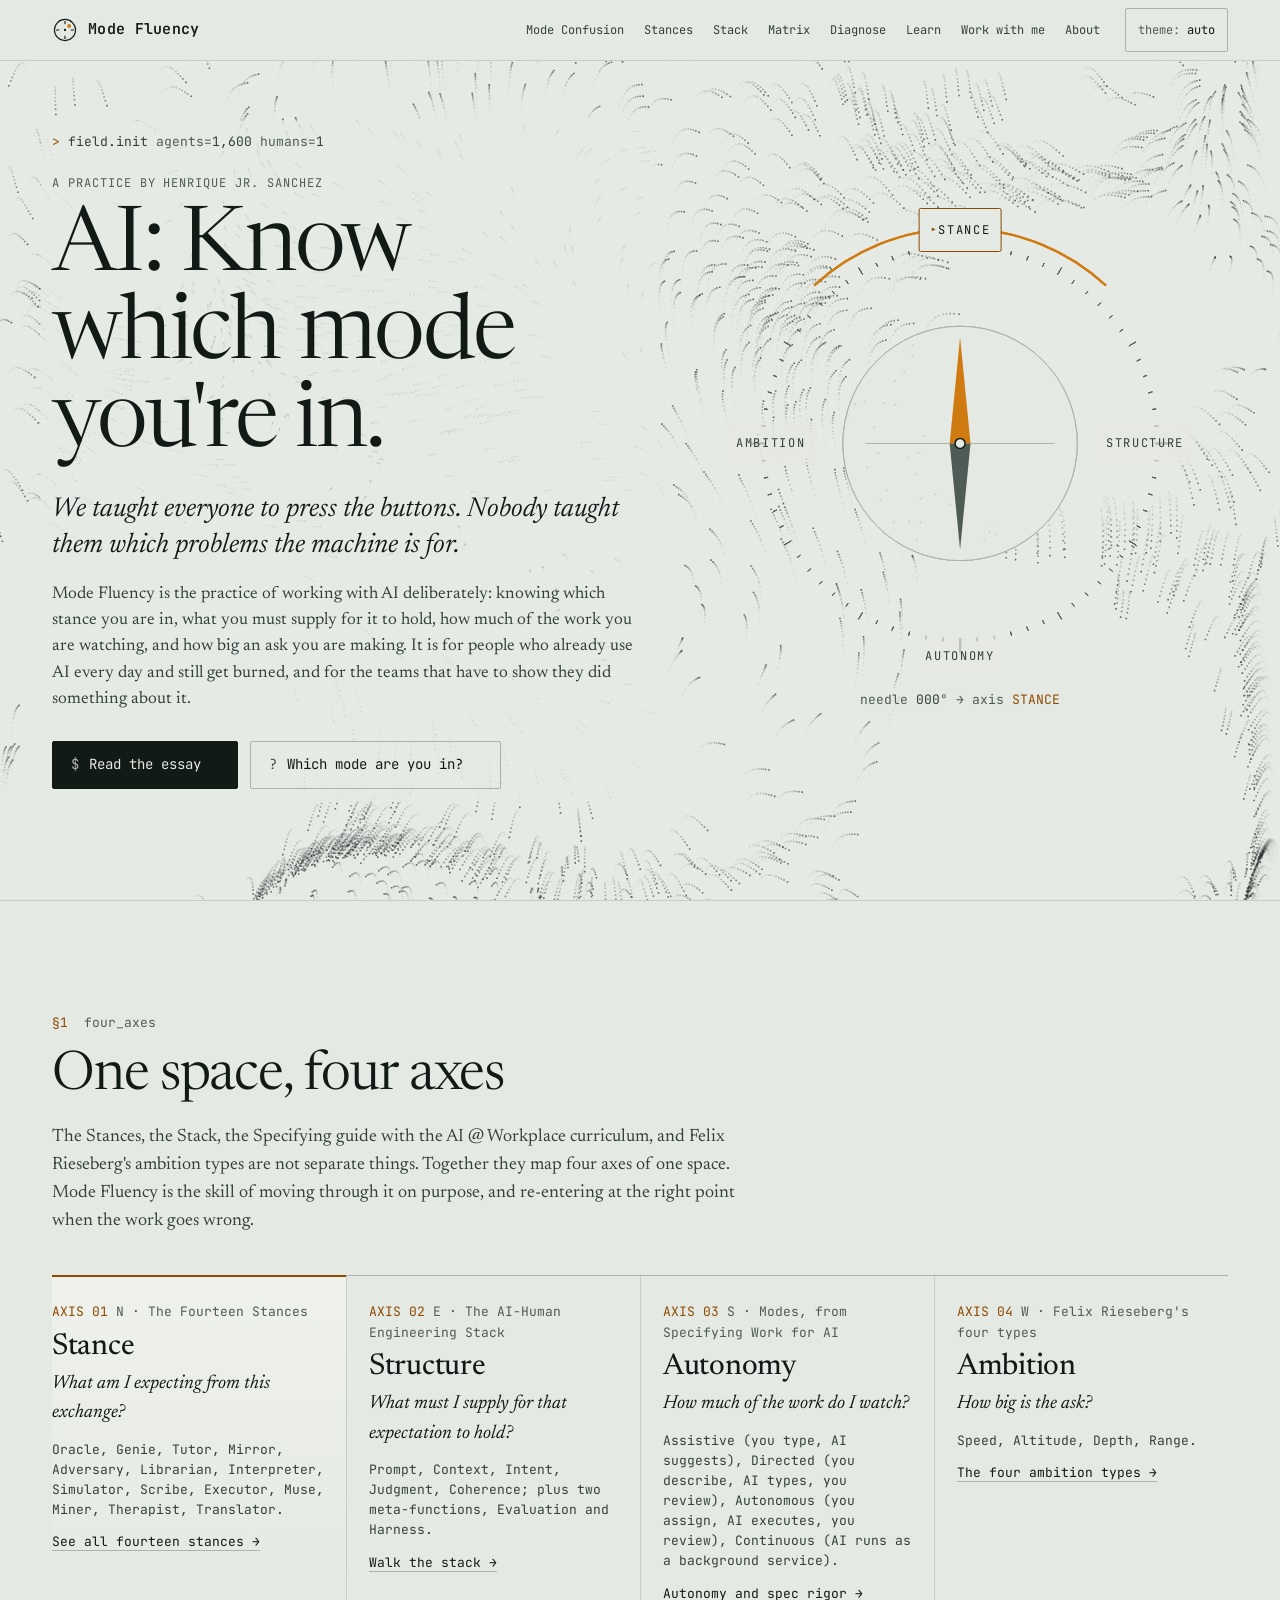
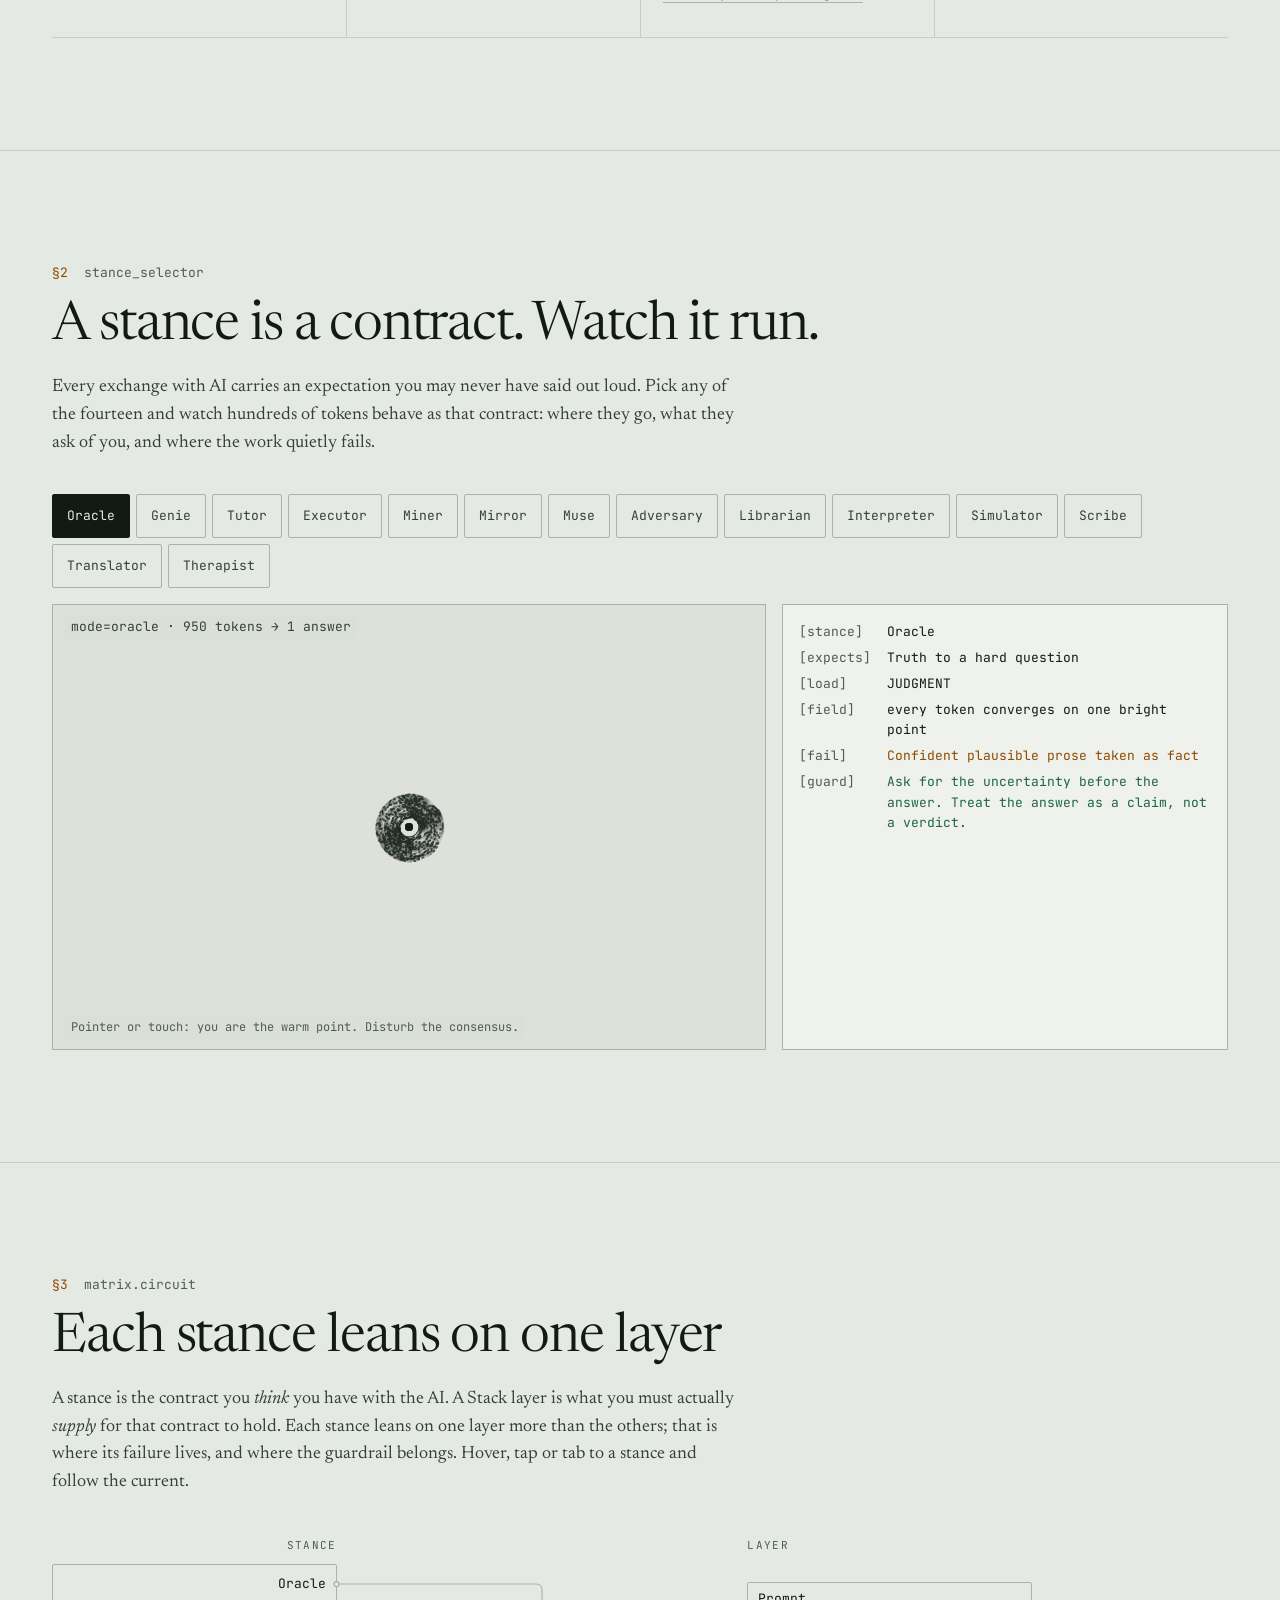
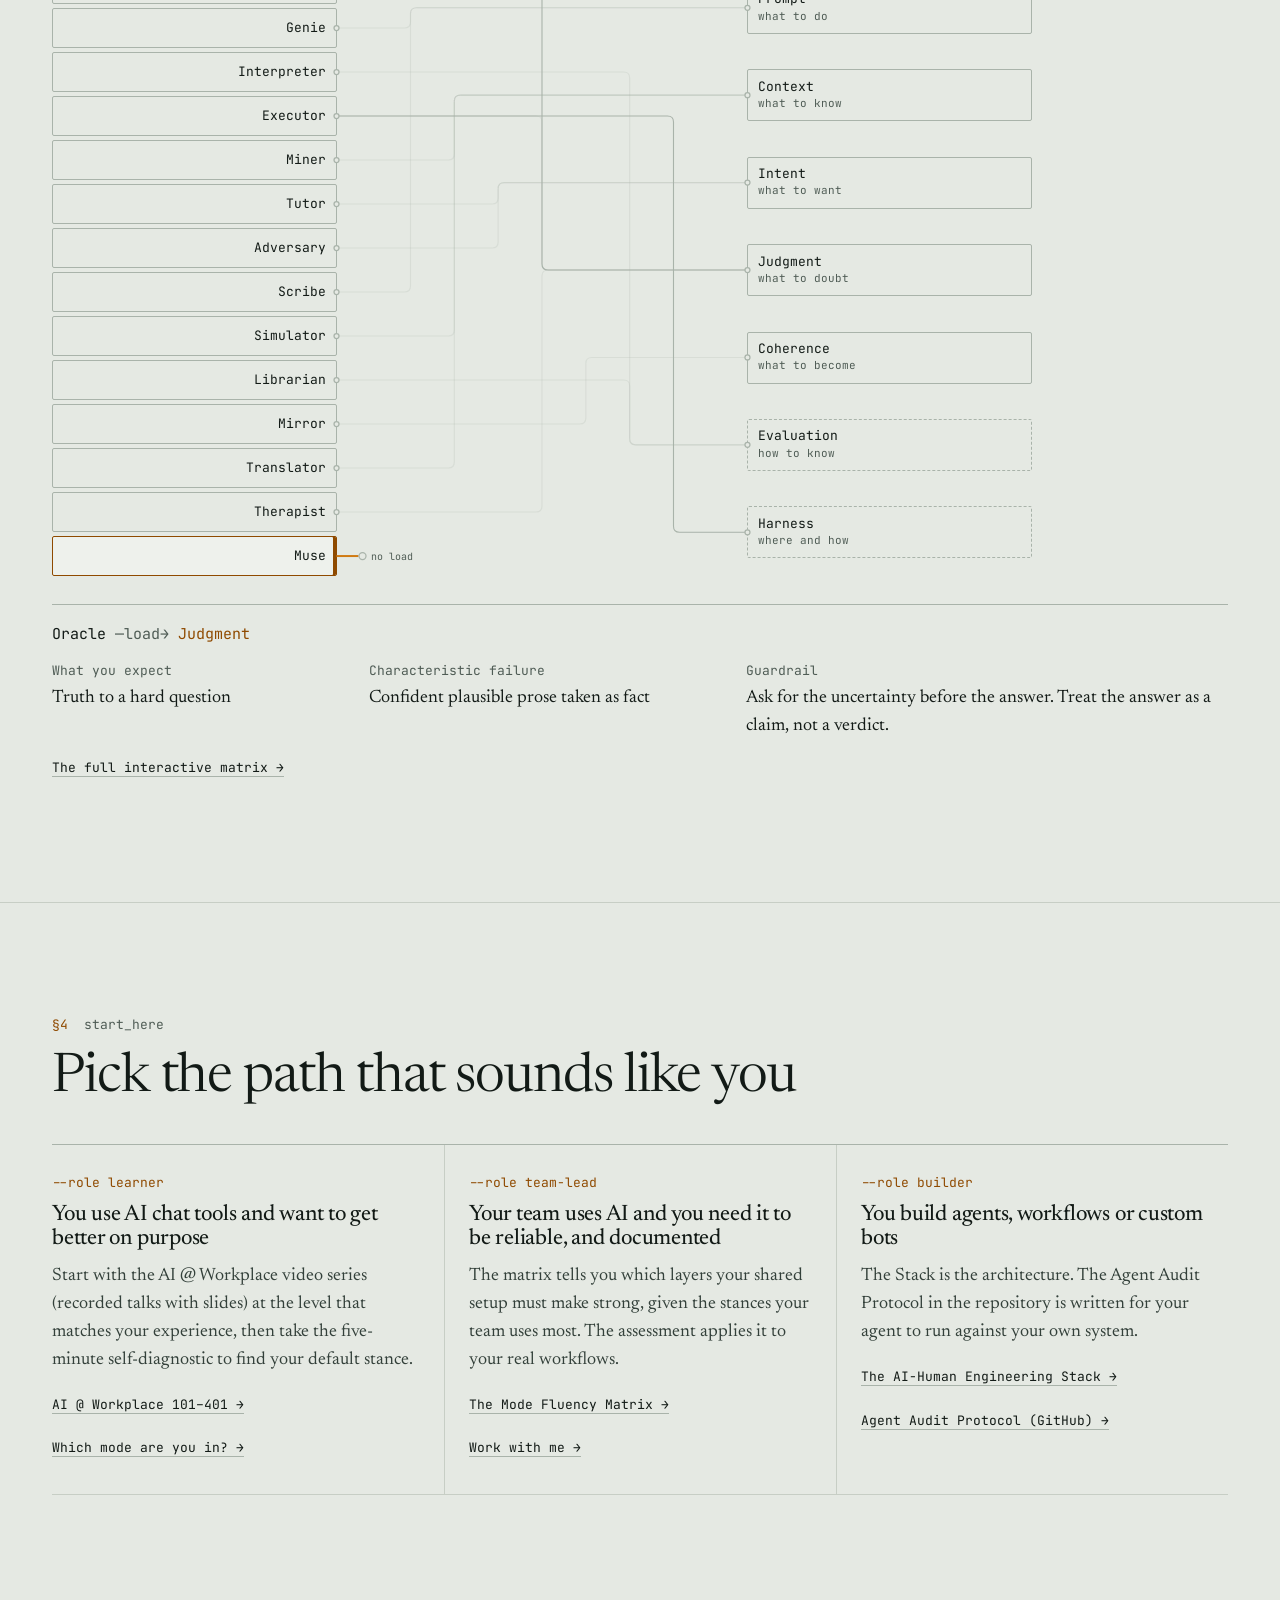
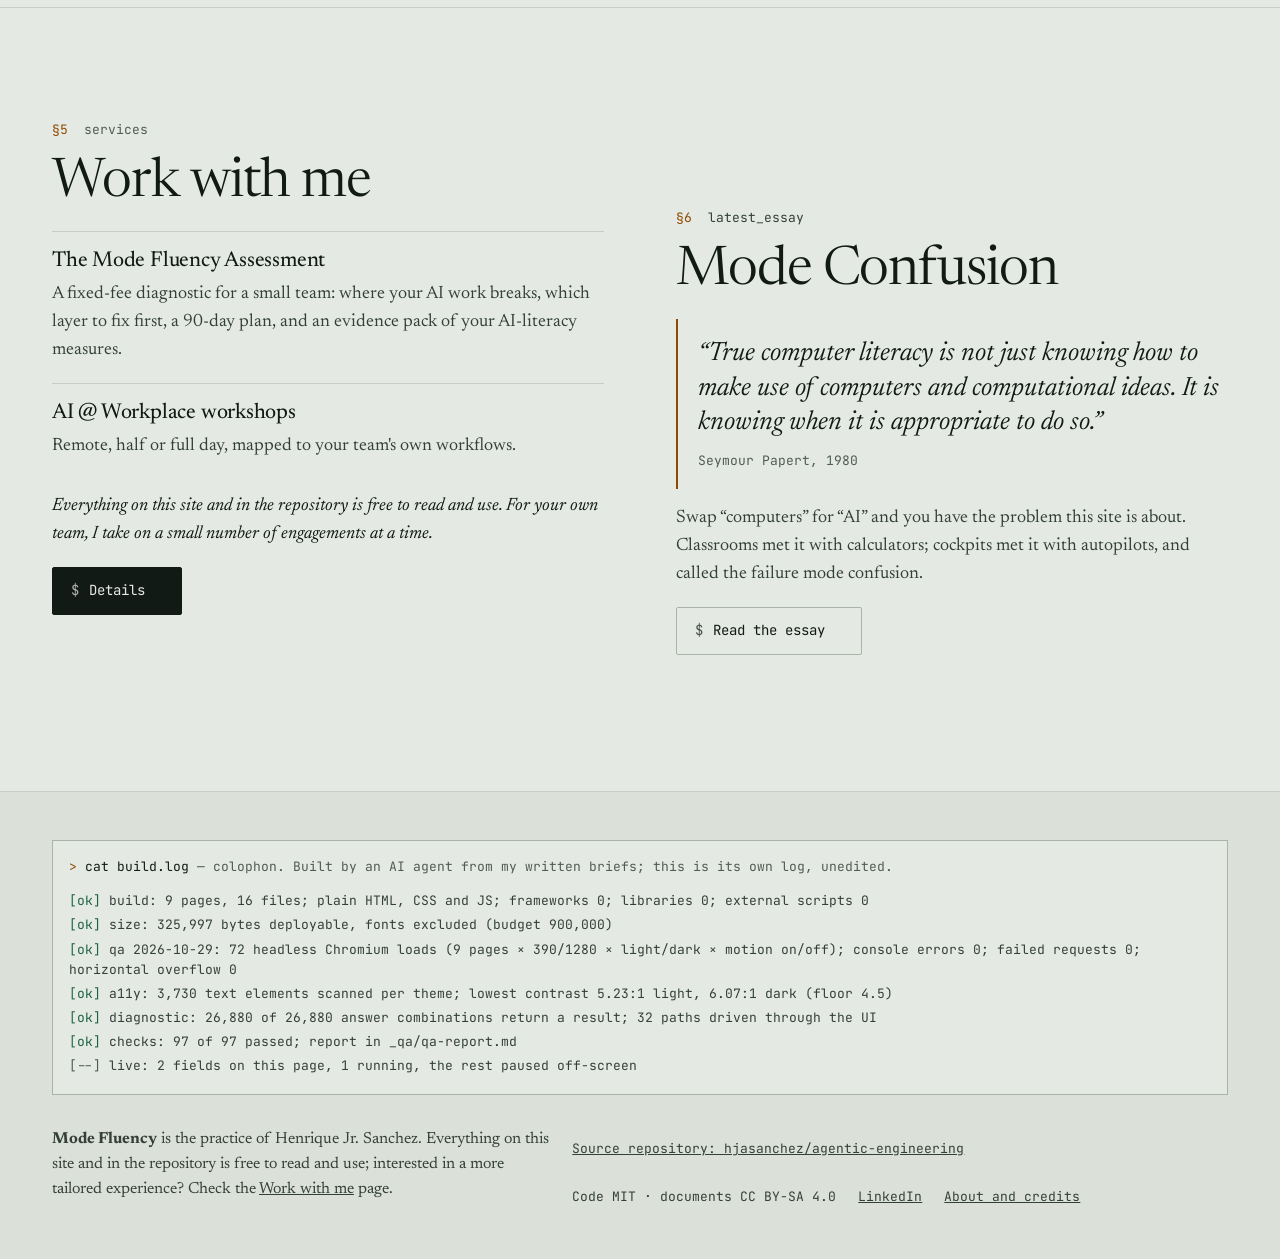
==== commit 6c53fc73: "Merge branch 'preview/essay-mode-confusion' into meta-strategy # Conflicts: #	README.md #	docs/_qa/b" ====
--- a/docs/index.html
+++ b/docs/index.html
@@ -28,7 +28,7 @@
       <span class="brand-text" data-brand></span><span class="sr-only">, home</span>
     </a>
     <nav class="site-nav" aria-label="Main">
-      <ul><li><a href="calculator-problem.html">The Calculator Problem</a></li><li><a href="stances.html">Stances</a></li><li><a href="stack.html">Stack</a></li><li><a href="matrix.html">Matrix</a></li><li><a href="diagnose.html">Diagnose</a></li><li><a href="learn.html">Learn</a></li><li><a href="work.html">Work with me</a></li><li><a href="about.html">About</a></li></ul>
+      <ul><li><a href="calculator-problem.html">Mode Confusion</a></li><li><a href="stances.html">Stances</a></li><li><a href="stack.html">Stack</a></li><li><a href="matrix.html">Matrix</a></li><li><a href="diagnose.html">Diagnose</a></li><li><a href="learn.html">Learn</a></li><li><a href="work.html">Work with me</a></li><li><a href="about.html">About</a></li></ul>
     </nav>
     <a class="header-cta" href="work.html">Work with me</a>
     <button class="theme-toggle js-only" type="button" aria-label="Switch colour theme"><span class="sys" aria-hidden="true">theme:</span> <span class="theme-label">auto</span></button>
@@ -245,9 +245,9 @@
     </section>
     <section class="offer-block essay" aria-labelledby="essay-title">
       <p class="sys section-tag"><span class="num">§6</span> latest_essay</p>
-      <h2 id="essay-title">The Calculator Problem</h2>
+      <h2 id="essay-title">Mode Confusion</h2>
       <blockquote><p>&ldquo;True computer literacy is not just knowing how to make use of computers and computational ideas. It is knowing when it is appropriate to do so.&rdquo;</p><footer class="sys">Seymour Papert, 1980</footer></blockquote>
-      <p>Swap &ldquo;computers&rdquo; for &ldquo;AI&rdquo; and you have the problem this site is about.</p>
+      <p>Swap &ldquo;computers&rdquo; for &ldquo;AI&rdquo; and you have the problem this site is about. Classrooms met it with calculators; cockpits met it with autopilots, and called the failure mode confusion.</p>
       <a class="cmd cmd-ghost" href="calculator-problem.html"><span class="cmd-glyph" aria-hidden="true">$</span> Read the essay</a>
     </section>
   </div>
@@ -262,7 +262,7 @@
       <p class="sys ticker-head" id="ticker-title"><span class="prompt-glyph">&gt;</span> cat build.log <span class="dim">&mdash; colophon. Built by an AI agent from my written briefs; this is its own log, unedited.</span></p>
       <ol class="sys ticker-lines" id="ticker-lines">
         <li>build: 9 pages, 16 files; plain HTML, CSS and JS; frameworks 0; libraries 0; external scripts 0</li>
-        <li>size: 328,075 bytes deployable, fonts excluded (budget 900,000)</li>
+        <li>size: 325,997 bytes deployable, fonts excluded (budget 900,000)</li>
         <li>qa 2026-10-29: 72 headless Chromium loads (9 pages × 390/1280 × light/dark × motion on/off); console errors 0; failed requests 0; horizontal overflow 0</li>
         <li>a11y: 3,730 text elements scanned per theme; lowest contrast 5.23:1 light, 6.07:1 dark (floor 4.5)</li>
         <li>diagnostic: 26,880 of 26,880 answer combinations return a result; 32 paths driven through the UI</li>
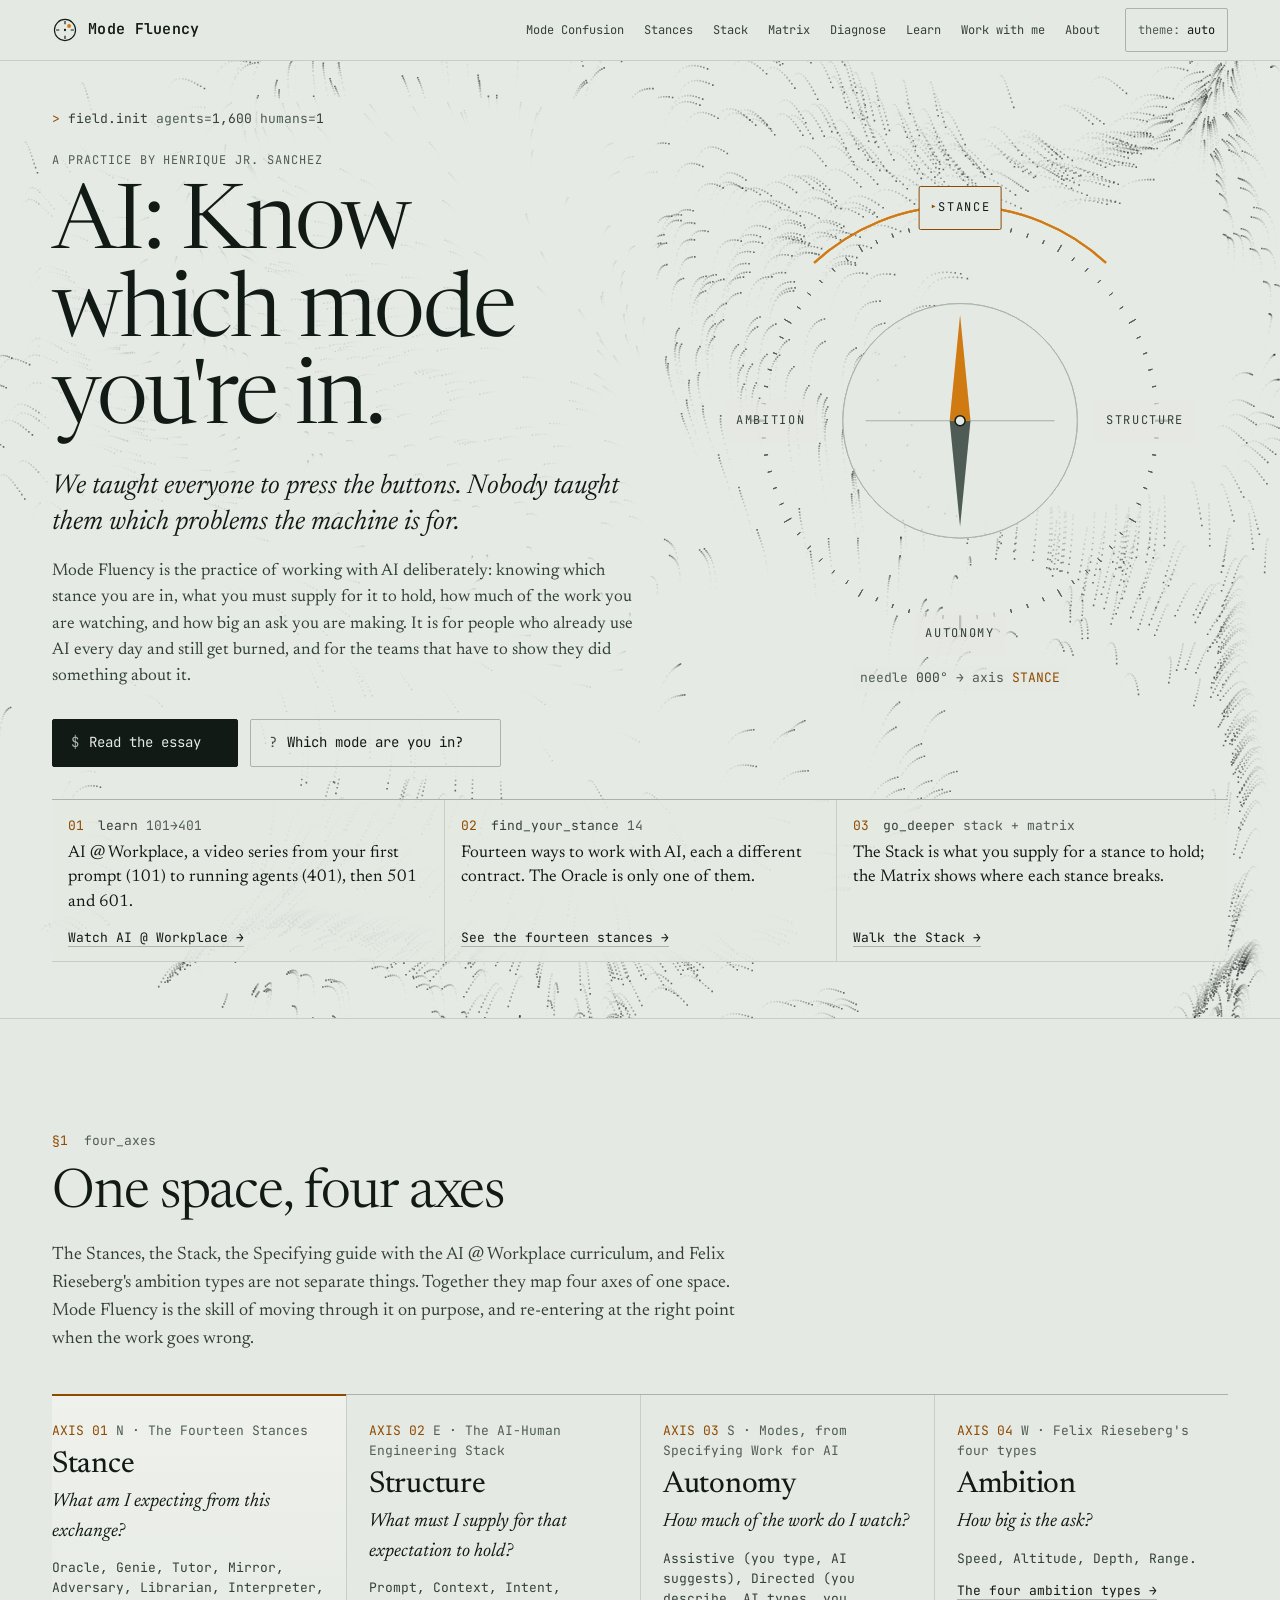
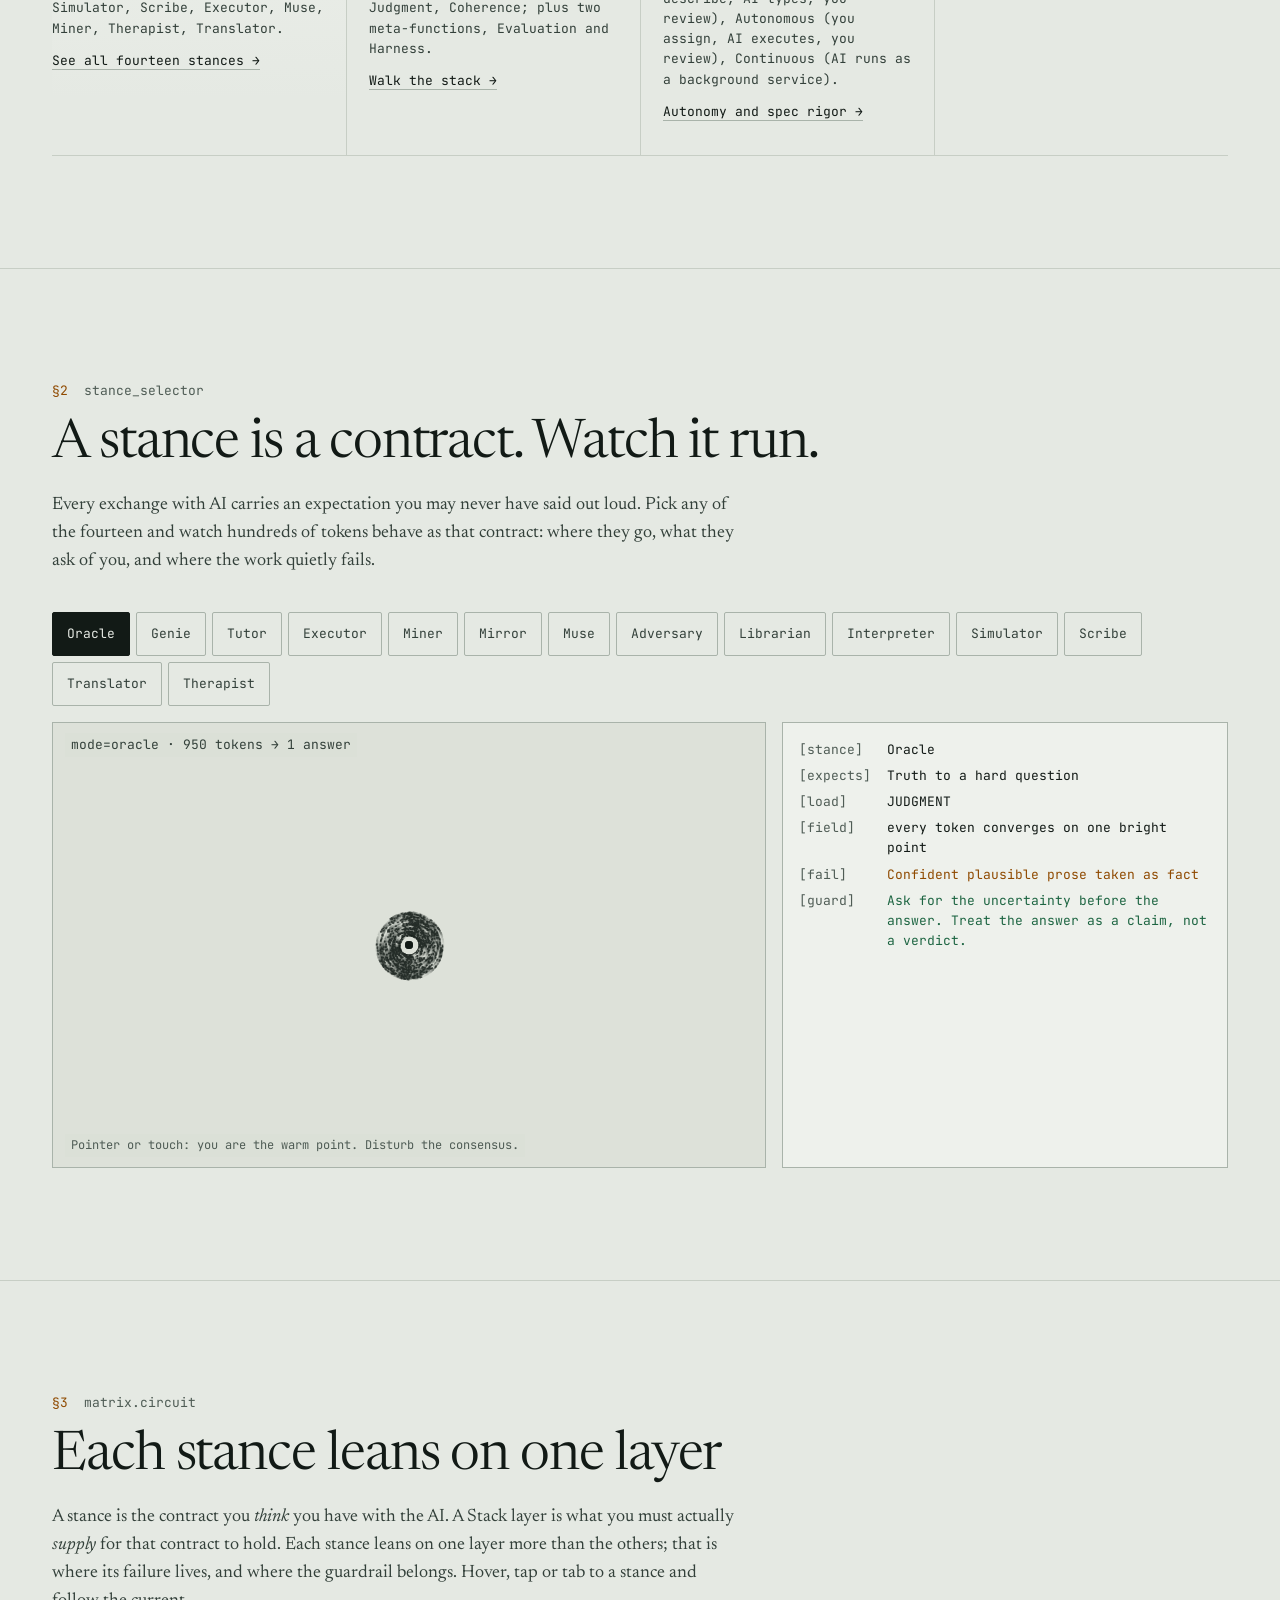
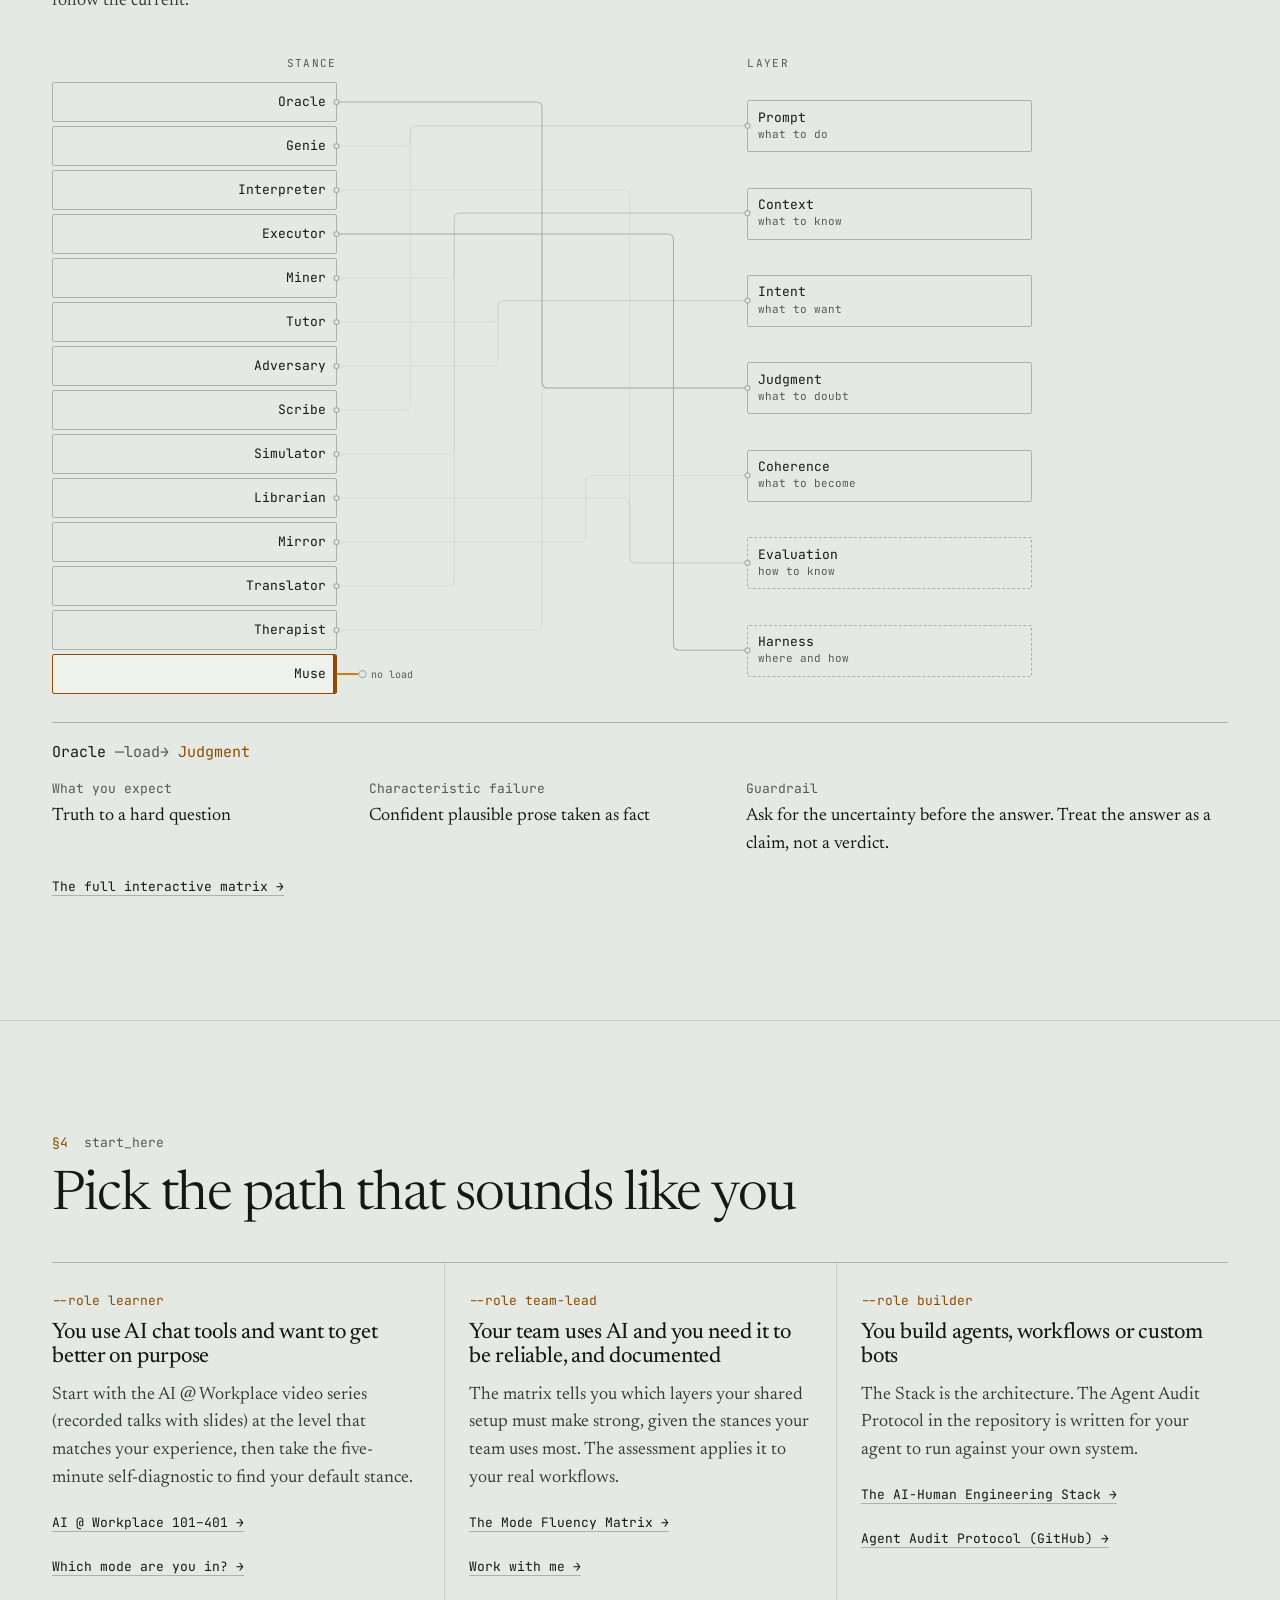
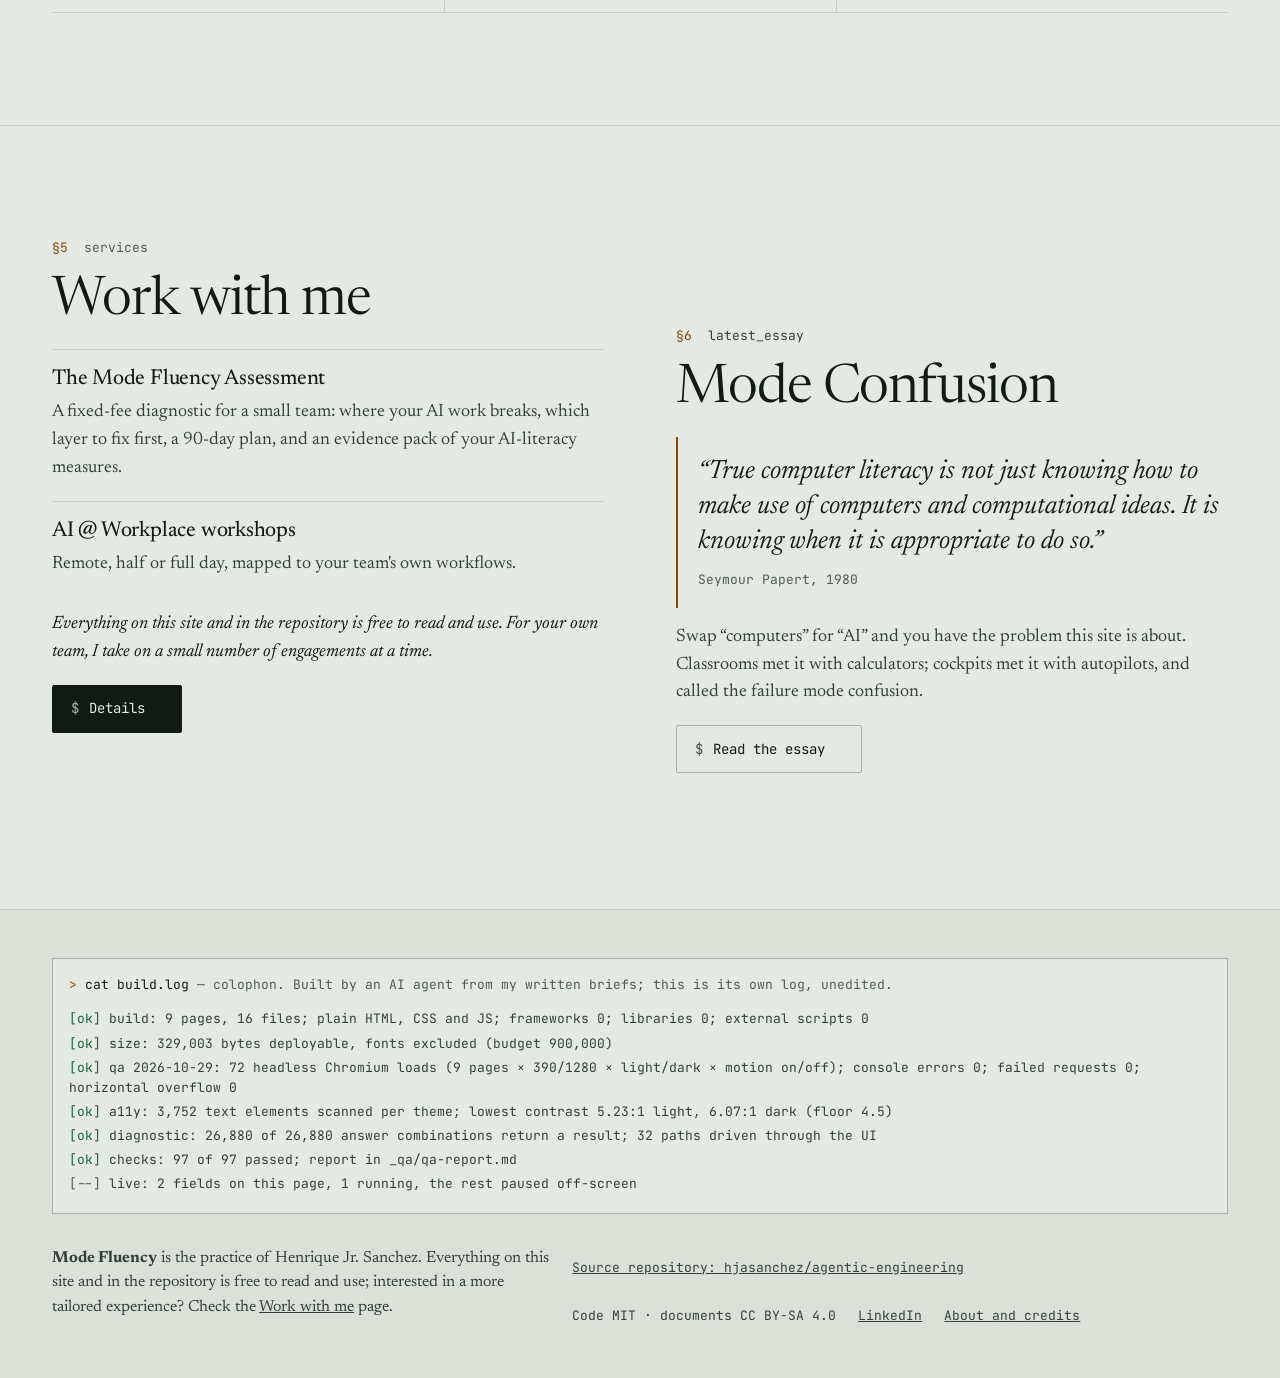
==== commit ef0c07dd: "Merge branch 'preview/landing-doors' into meta-strategy # Conflicts: #	docs/_qa/buildlog.json #	docs" ====
--- a/docs/index.html
+++ b/docs/index.html
@@ -54,6 +54,26 @@
       </div>
     </div>
 
+    <nav class="doors" aria-label="Three ways in">
+      <ol>
+        <li class="door">
+          <p class="sys door-tag"><span class="num">01</span> learn <span class="dim">101&rarr;401</span></p>
+          <p class="door-say">AI @ Workplace, a video series from your first prompt (101) to running agents (401), then 501 and 601.</p>
+          <a class="more" href="learn.html">Watch AI @ Workplace &rarr;</a>
+        </li>
+        <li class="door">
+          <p class="sys door-tag"><span class="num">02</span> find_your_stance <span class="dim">14</span></p>
+          <p class="door-say">Fourteen ways to work with AI, each a different contract. The Oracle is only one of them.</p>
+          <a class="more" href="stances.html">See the fourteen stances &rarr;</a>
+        </li>
+        <li class="door">
+          <p class="sys door-tag"><span class="num">03</span> go_deeper <span class="dim">stack + matrix</span></p>
+          <p class="door-say">The Stack is what you supply for a stance to hold; the Matrix shows where each stance breaks.</p>
+          <a class="more" href="stack.html">Walk the Stack &rarr;</a>
+        </li>
+      </ol>
+    </nav>
+
     <div class="compass-col js-only">
       <div class="compass-slot" id="compass-slot">
         <div class="compass-axes" role="radiogroup" aria-label="The four axes. Move the pointer around the compass, or use the arrow keys, to choose one.">
@@ -262,9 +282,9 @@
       <p class="sys ticker-head" id="ticker-title"><span class="prompt-glyph">&gt;</span> cat build.log <span class="dim">&mdash; colophon. Built by an AI agent from my written briefs; this is its own log, unedited.</span></p>
       <ol class="sys ticker-lines" id="ticker-lines">
         <li>build: 9 pages, 16 files; plain HTML, CSS and JS; frameworks 0; libraries 0; external scripts 0</li>
-        <li>size: 325,997 bytes deployable, fonts excluded (budget 900,000)</li>
+        <li>size: 329,003 bytes deployable, fonts excluded (budget 900,000)</li>
         <li>qa 2026-10-29: 72 headless Chromium loads (9 pages × 390/1280 × light/dark × motion on/off); console errors 0; failed requests 0; horizontal overflow 0</li>
-        <li>a11y: 3,730 text elements scanned per theme; lowest contrast 5.23:1 light, 6.07:1 dark (floor 4.5)</li>
+        <li>a11y: 3,752 text elements scanned per theme; lowest contrast 5.23:1 light, 6.07:1 dark (floor 4.5)</li>
         <li>diagnostic: 26,880 of 26,880 answer combinations return a result; 32 paths driven through the UI</li>
         <li>checks: 97 of 97 passed; report in _qa/qa-report.md</li>
       </ol>
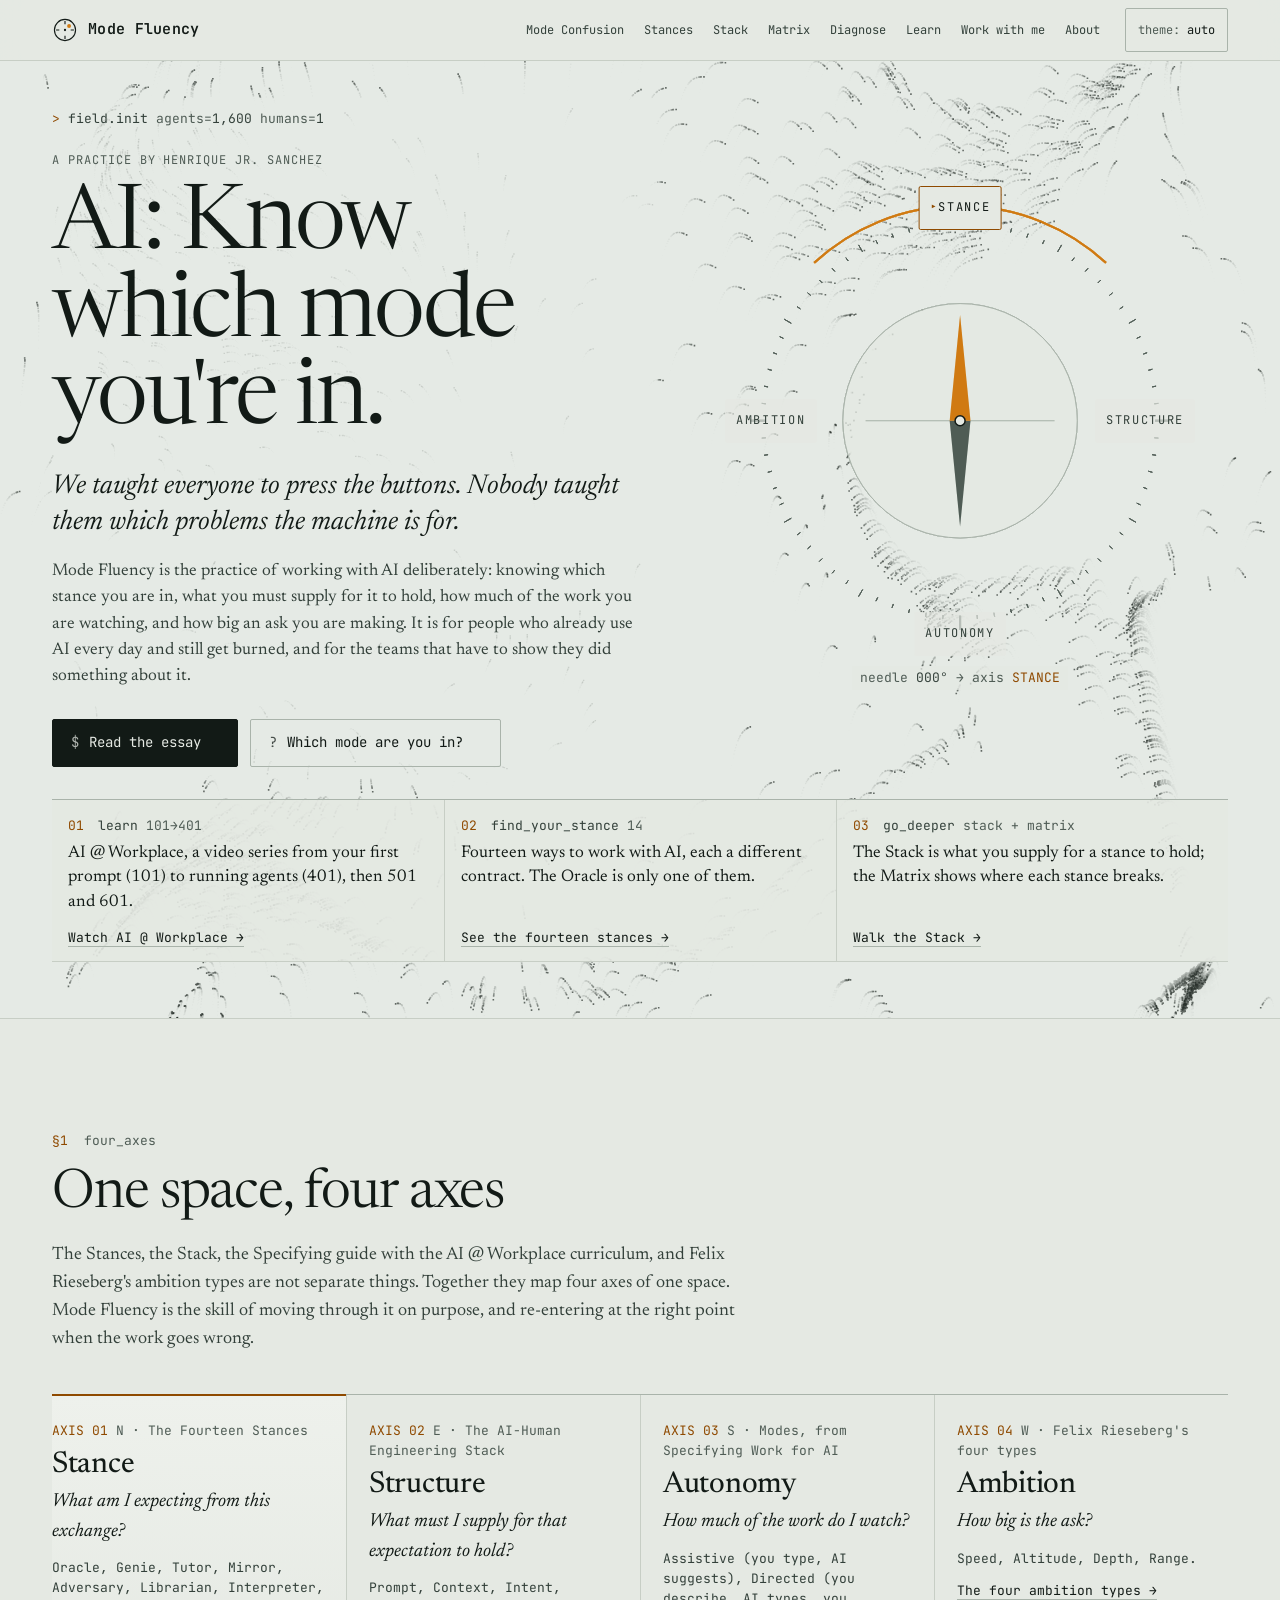
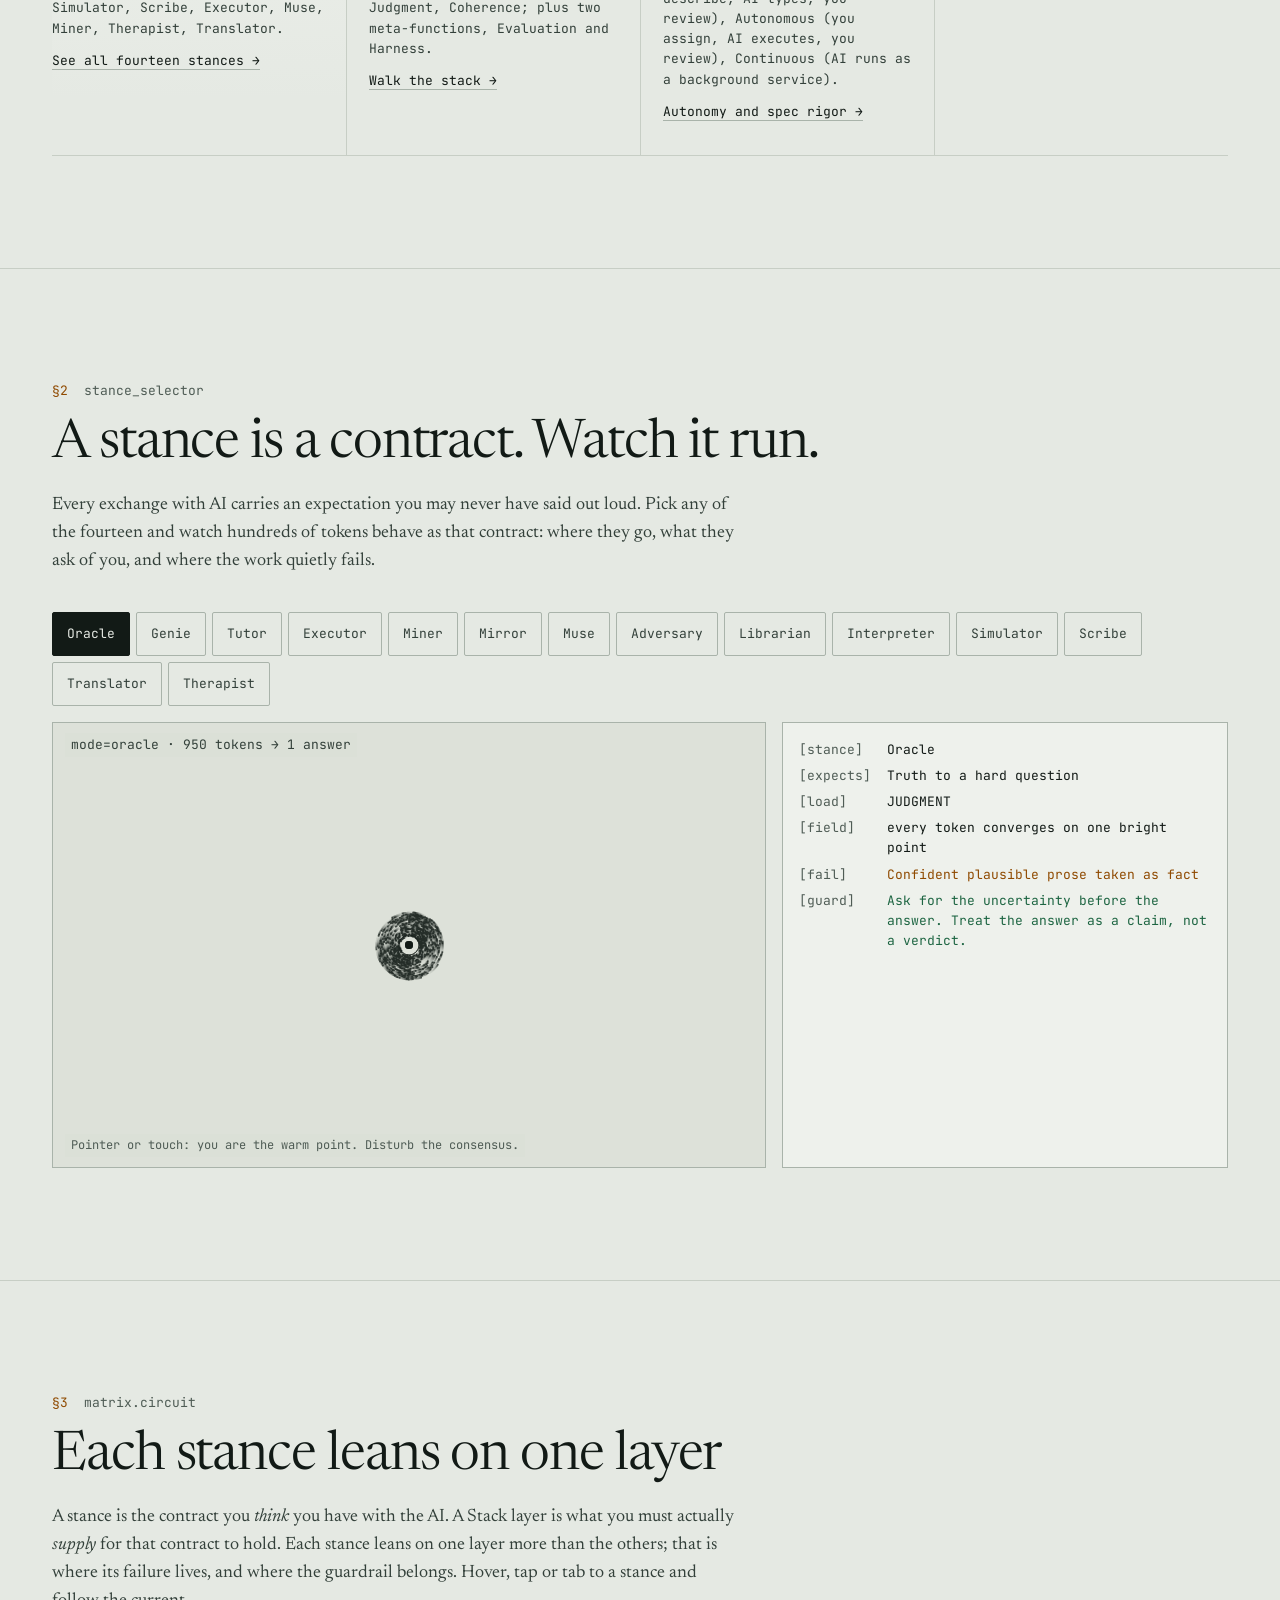
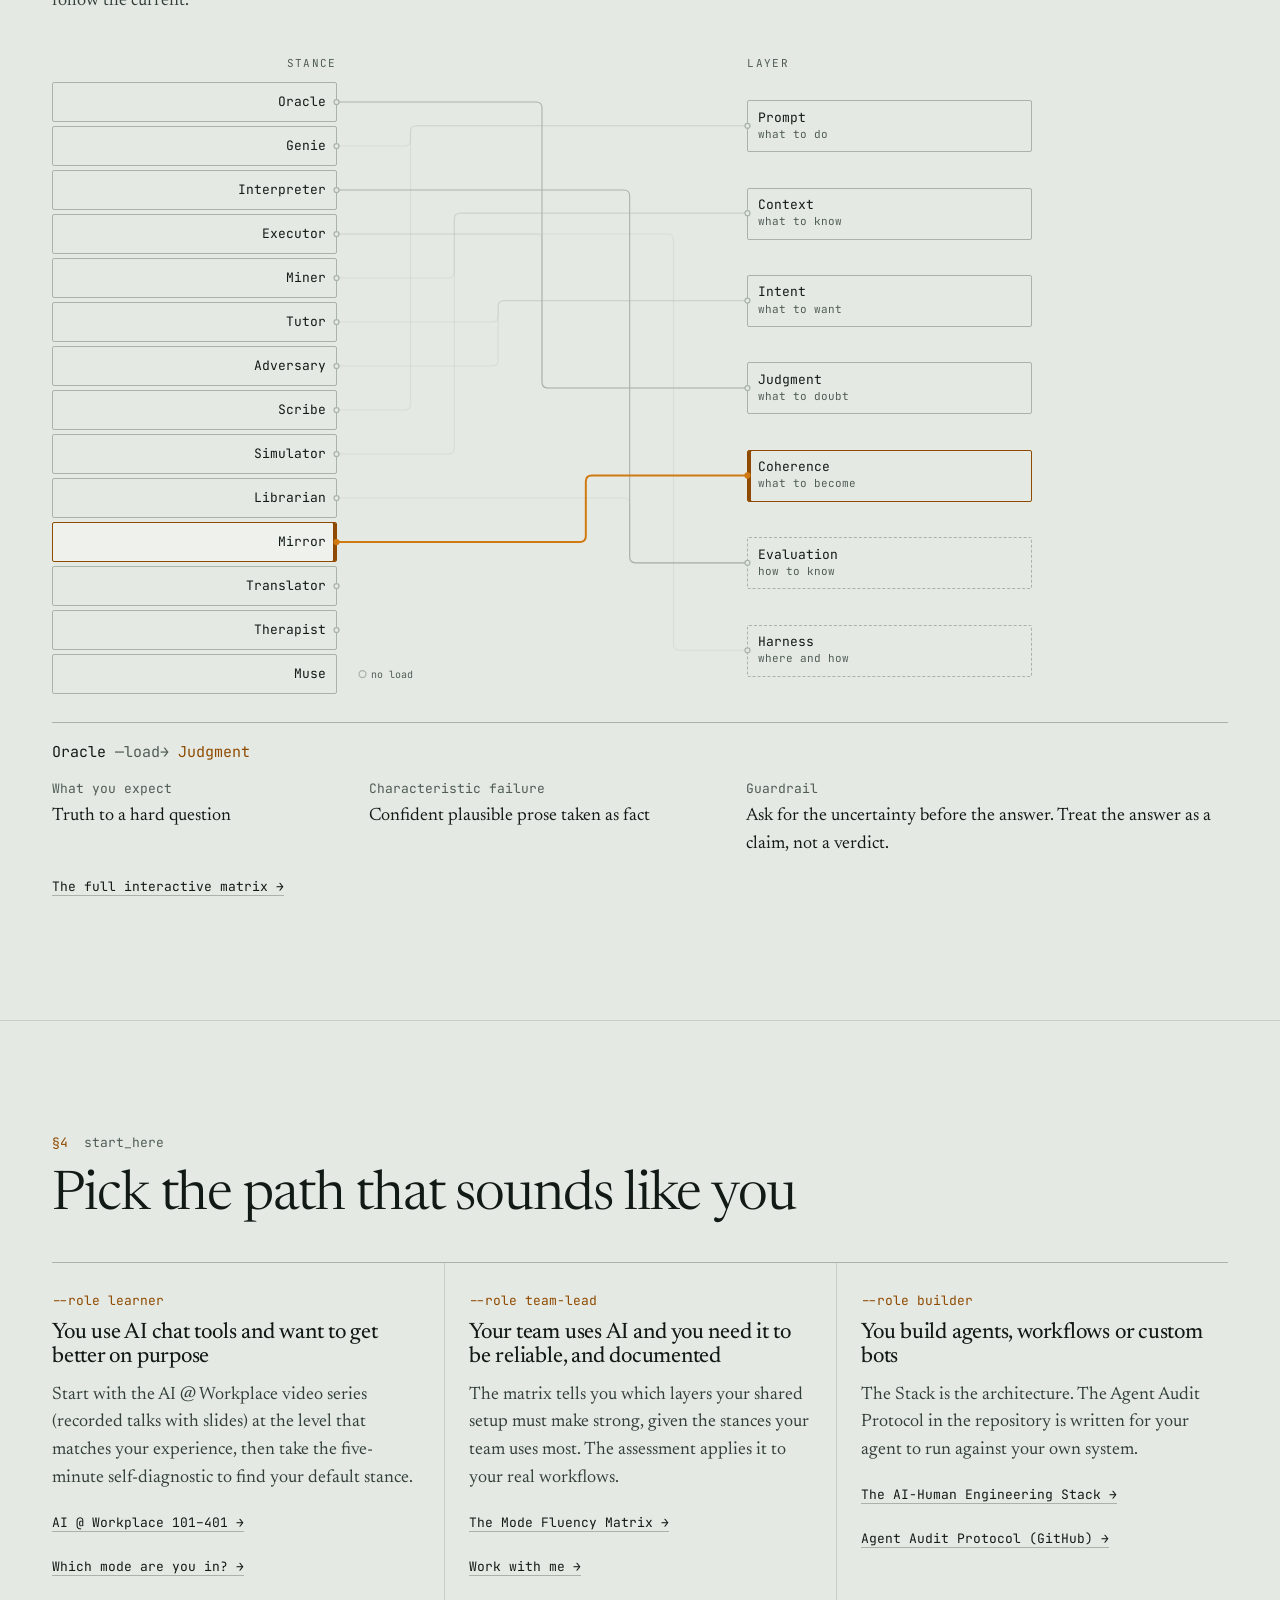
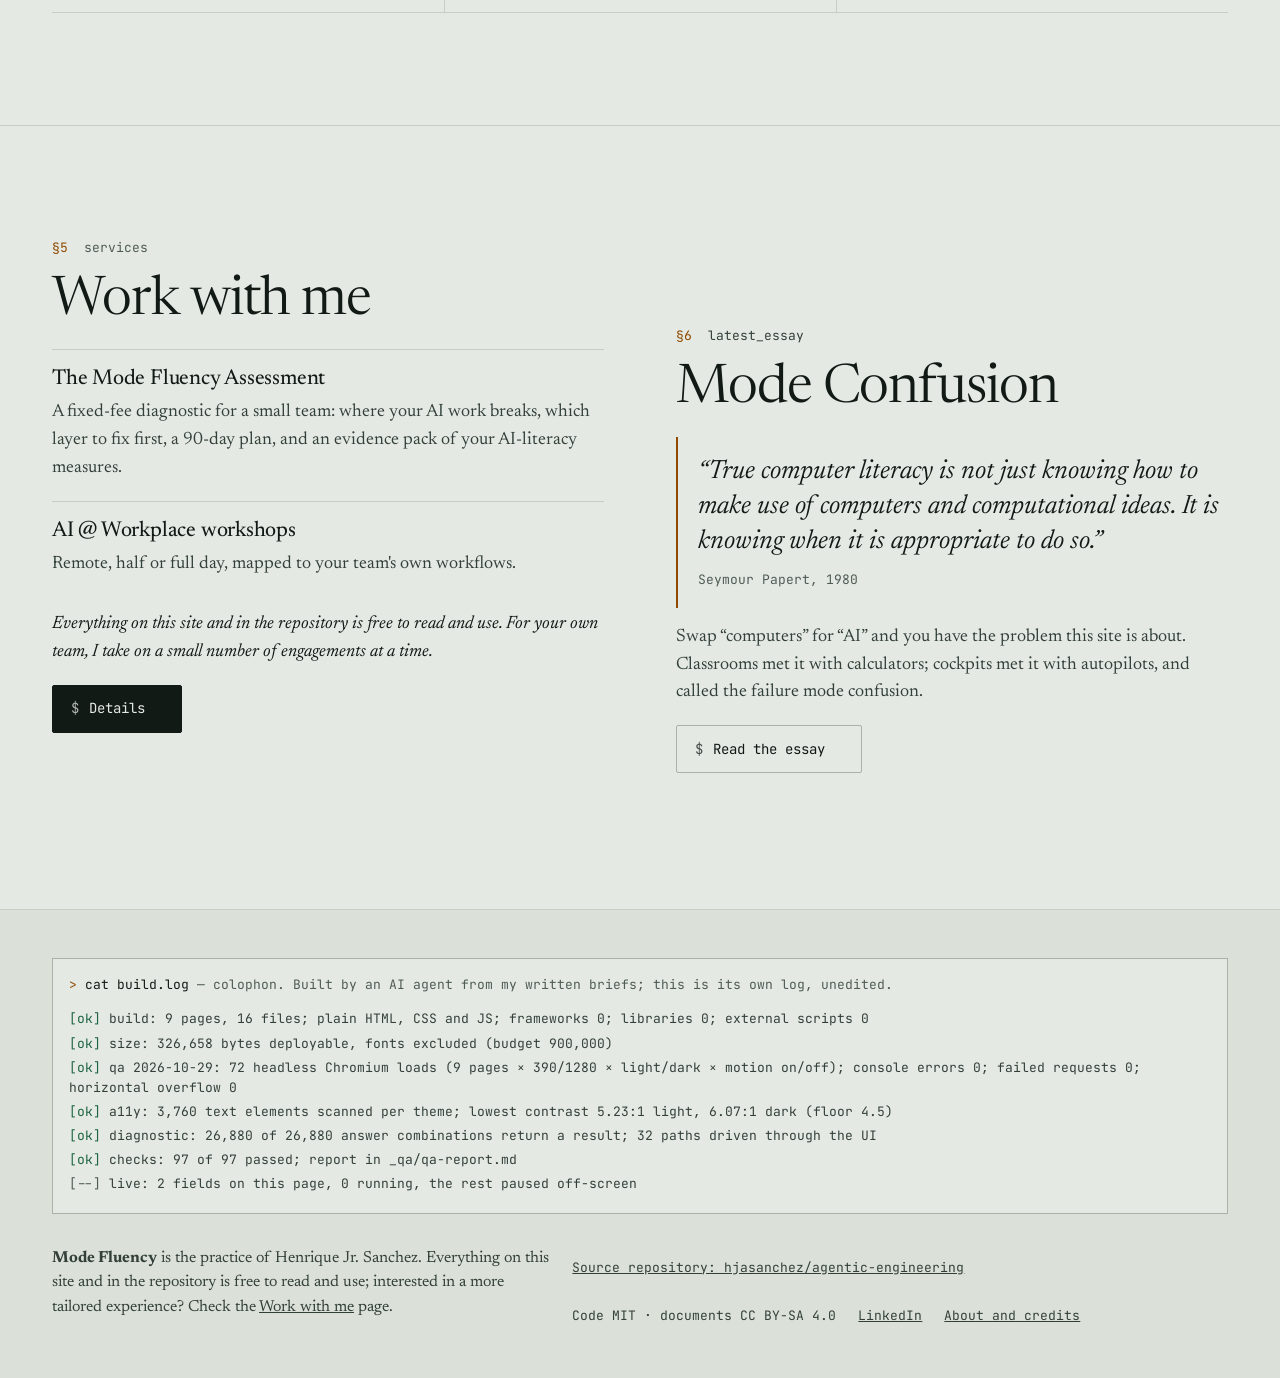
==== commit d9e713d2: "Build log after merging the three previews (QA 2026-10-29, 97/97) Co-Authored-By: Claude Fable 5.1 <" ====
--- a/docs/index.html
+++ b/docs/index.html
@@ -282,9 +282,9 @@
       <p class="sys ticker-head" id="ticker-title"><span class="prompt-glyph">&gt;</span> cat build.log <span class="dim">&mdash; colophon. Built by an AI agent from my written briefs; this is its own log, unedited.</span></p>
       <ol class="sys ticker-lines" id="ticker-lines">
         <li>build: 9 pages, 16 files; plain HTML, CSS and JS; frameworks 0; libraries 0; external scripts 0</li>
-        <li>size: 329,003 bytes deployable, fonts excluded (budget 900,000)</li>
+        <li>size: 326,658 bytes deployable, fonts excluded (budget 900,000)</li>
         <li>qa 2026-10-29: 72 headless Chromium loads (9 pages × 390/1280 × light/dark × motion on/off); console errors 0; failed requests 0; horizontal overflow 0</li>
-        <li>a11y: 3,752 text elements scanned per theme; lowest contrast 5.23:1 light, 6.07:1 dark (floor 4.5)</li>
+        <li>a11y: 3,760 text elements scanned per theme; lowest contrast 5.23:1 light, 6.07:1 dark (floor 4.5)</li>
         <li>diagnostic: 26,880 of 26,880 answer combinations return a result; 32 paths driven through the UI</li>
         <li>checks: 97 of 97 passed; report in _qa/qa-report.md</li>
       </ol>
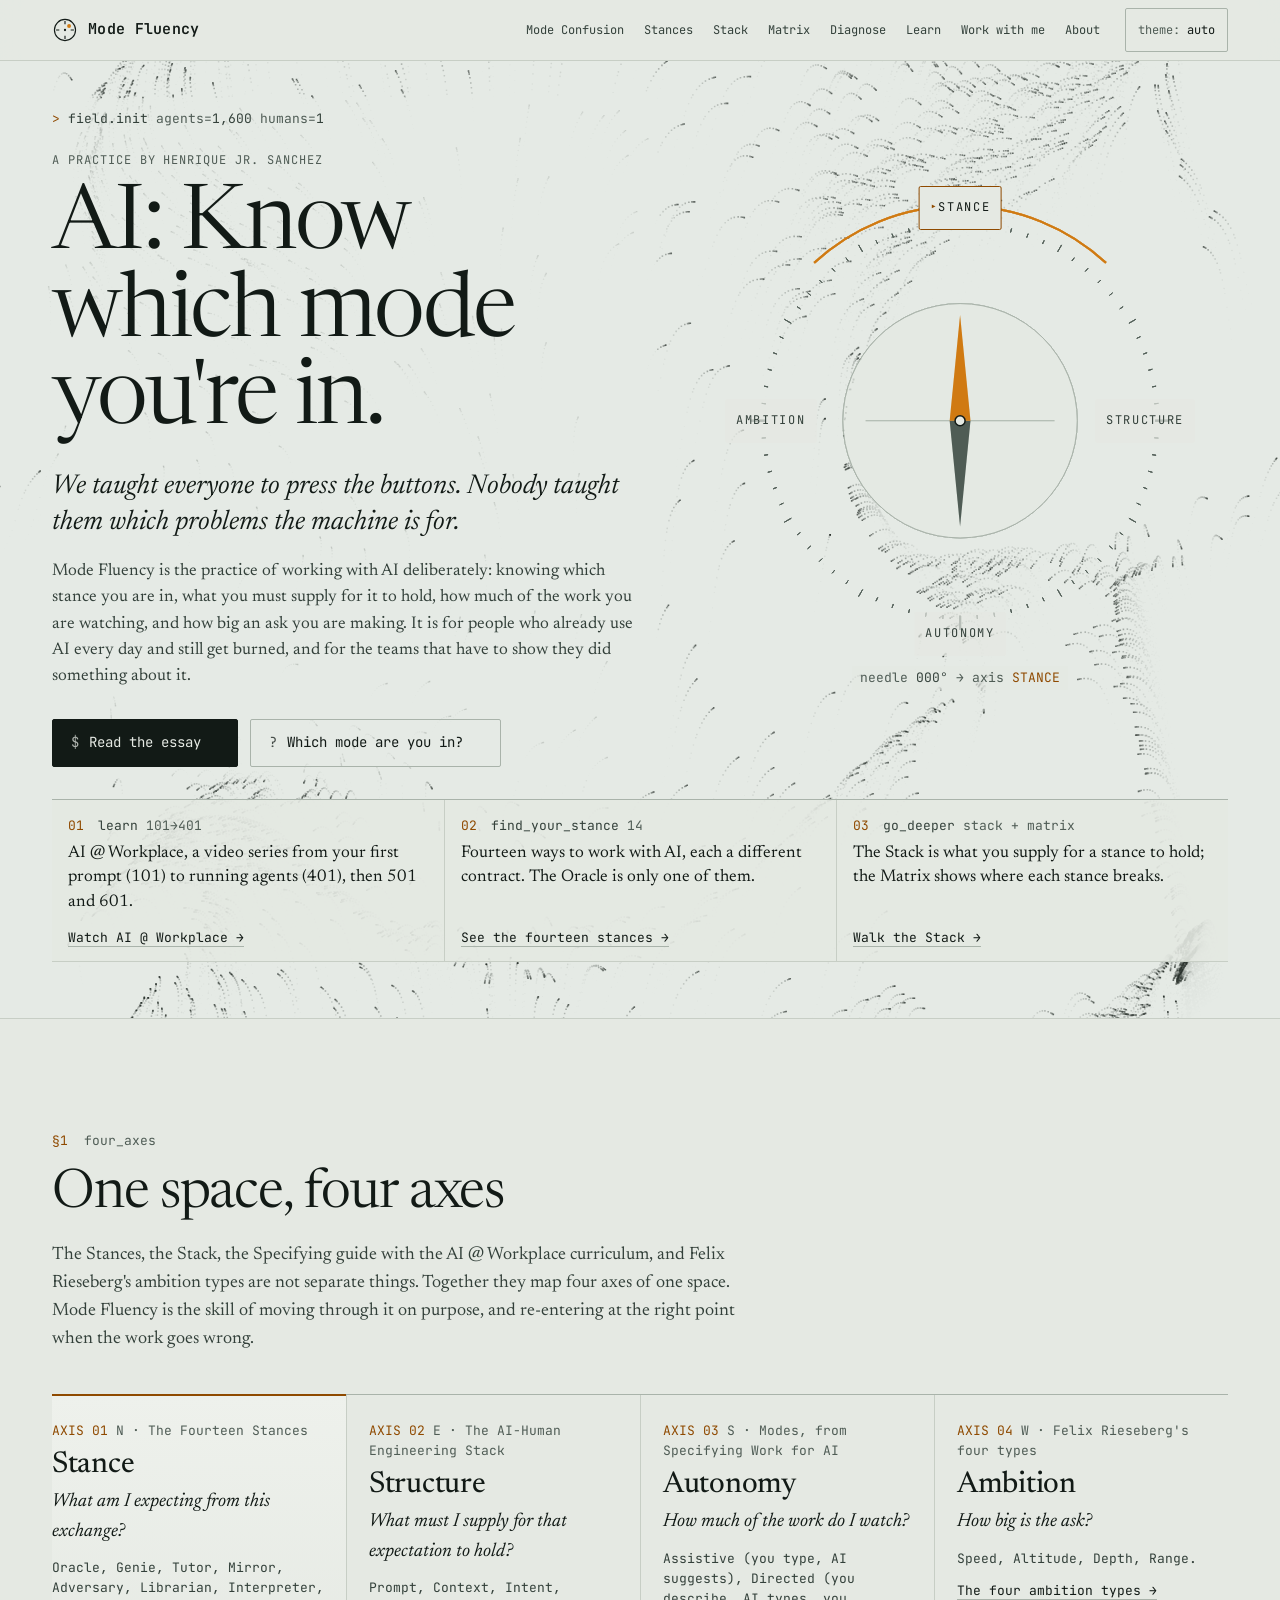
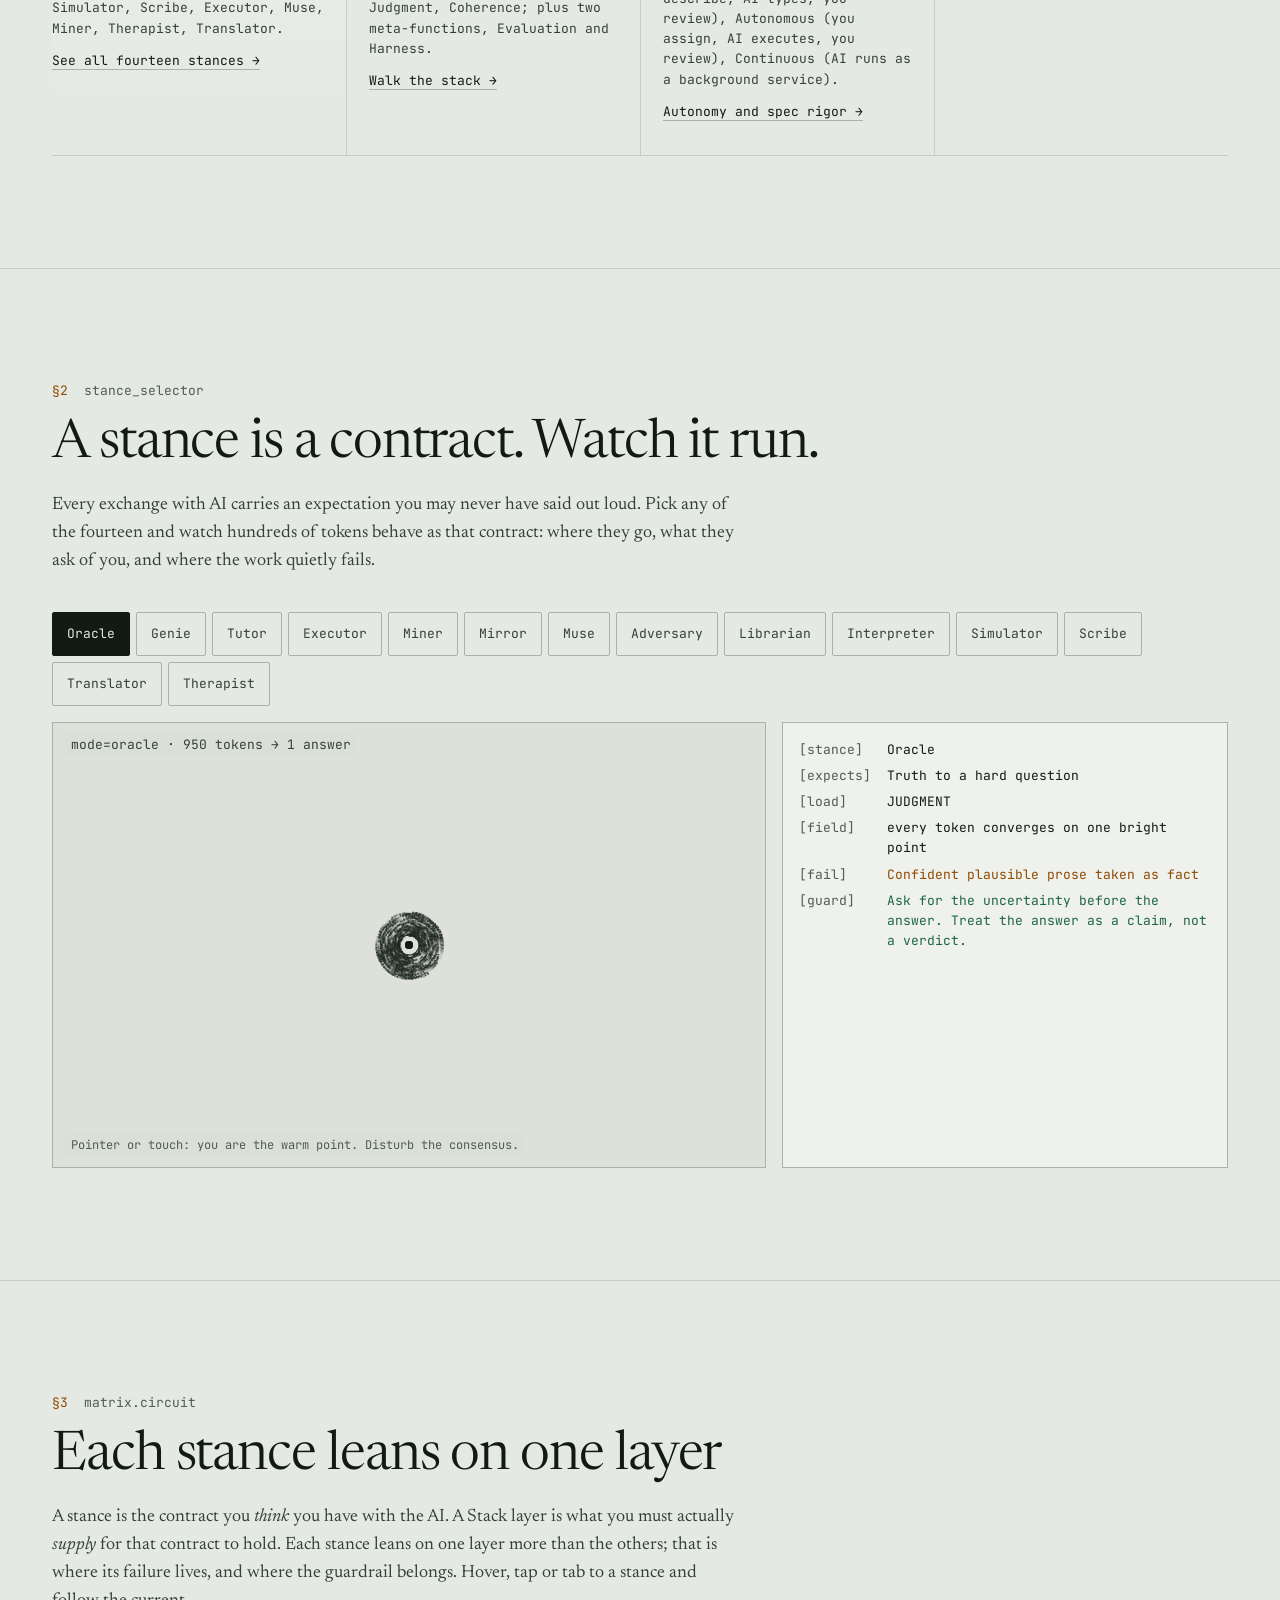
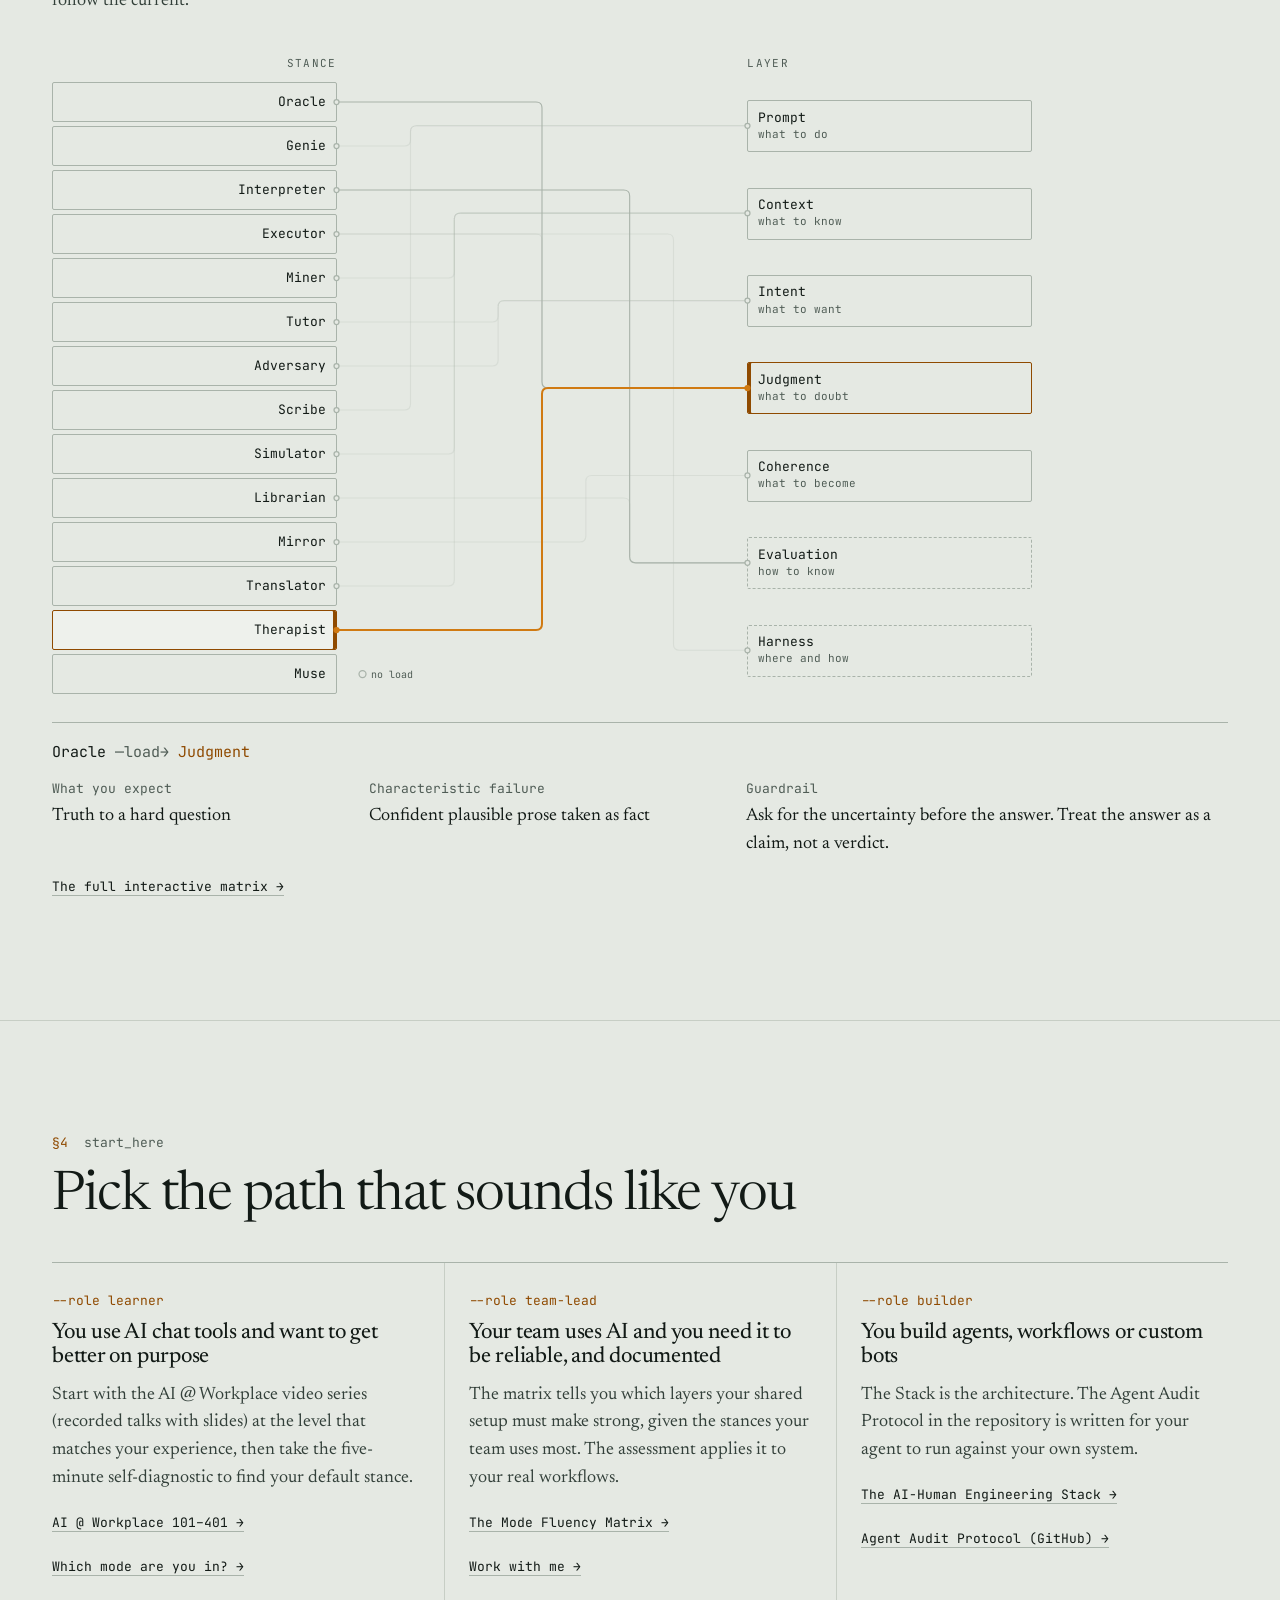
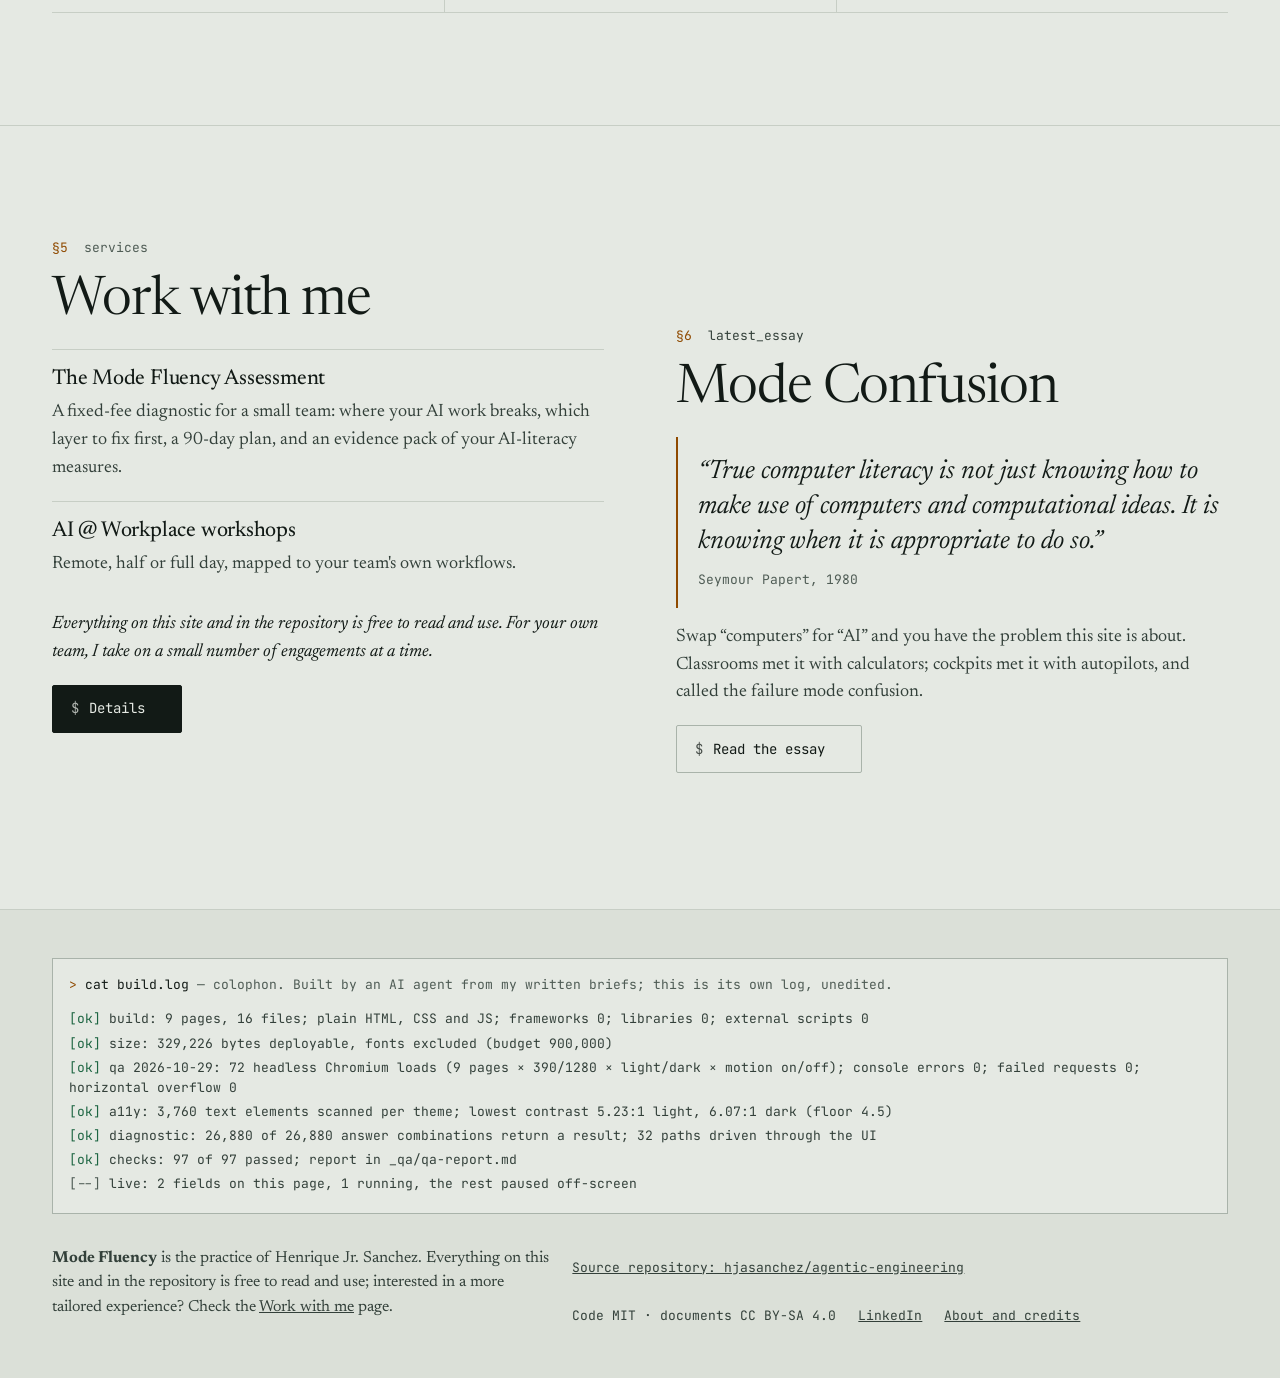
==== commit 88454bd5: "Hero compass on touch devices, field performance; Oracle and Genie expectation sentences Touch: the " ====
--- a/docs/index.html
+++ b/docs/index.html
@@ -282,7 +282,7 @@
       <p class="sys ticker-head" id="ticker-title"><span class="prompt-glyph">&gt;</span> cat build.log <span class="dim">&mdash; colophon. Built by an AI agent from my written briefs; this is its own log, unedited.</span></p>
       <ol class="sys ticker-lines" id="ticker-lines">
         <li>build: 9 pages, 16 files; plain HTML, CSS and JS; frameworks 0; libraries 0; external scripts 0</li>
-        <li>size: 326,658 bytes deployable, fonts excluded (budget 900,000)</li>
+        <li>size: 329,226 bytes deployable, fonts excluded (budget 900,000)</li>
         <li>qa 2026-10-29: 72 headless Chromium loads (9 pages × 390/1280 × light/dark × motion on/off); console errors 0; failed requests 0; horizontal overflow 0</li>
         <li>a11y: 3,760 text elements scanned per theme; lowest contrast 5.23:1 light, 6.07:1 dark (floor 4.5)</li>
         <li>diagnostic: 26,880 of 26,880 answer combinations return a result; 32 paths driven through the UI</li>
